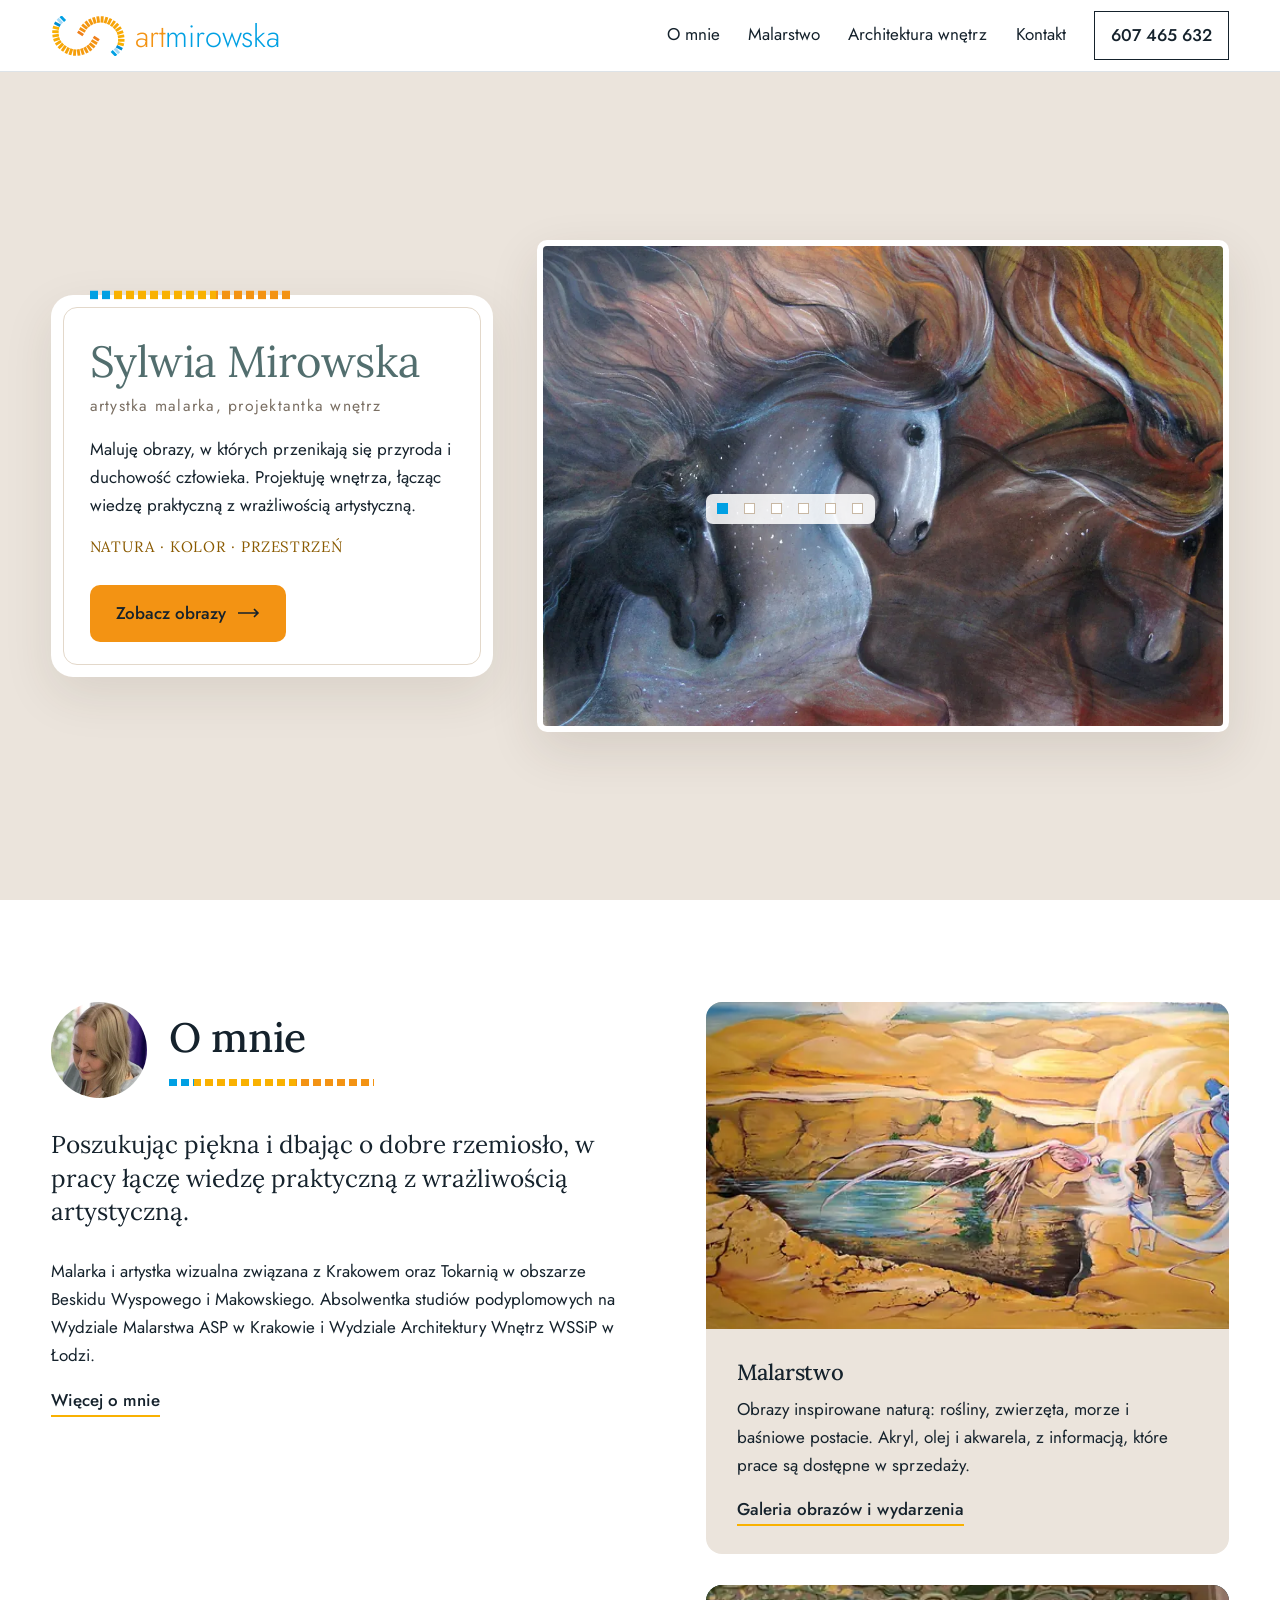
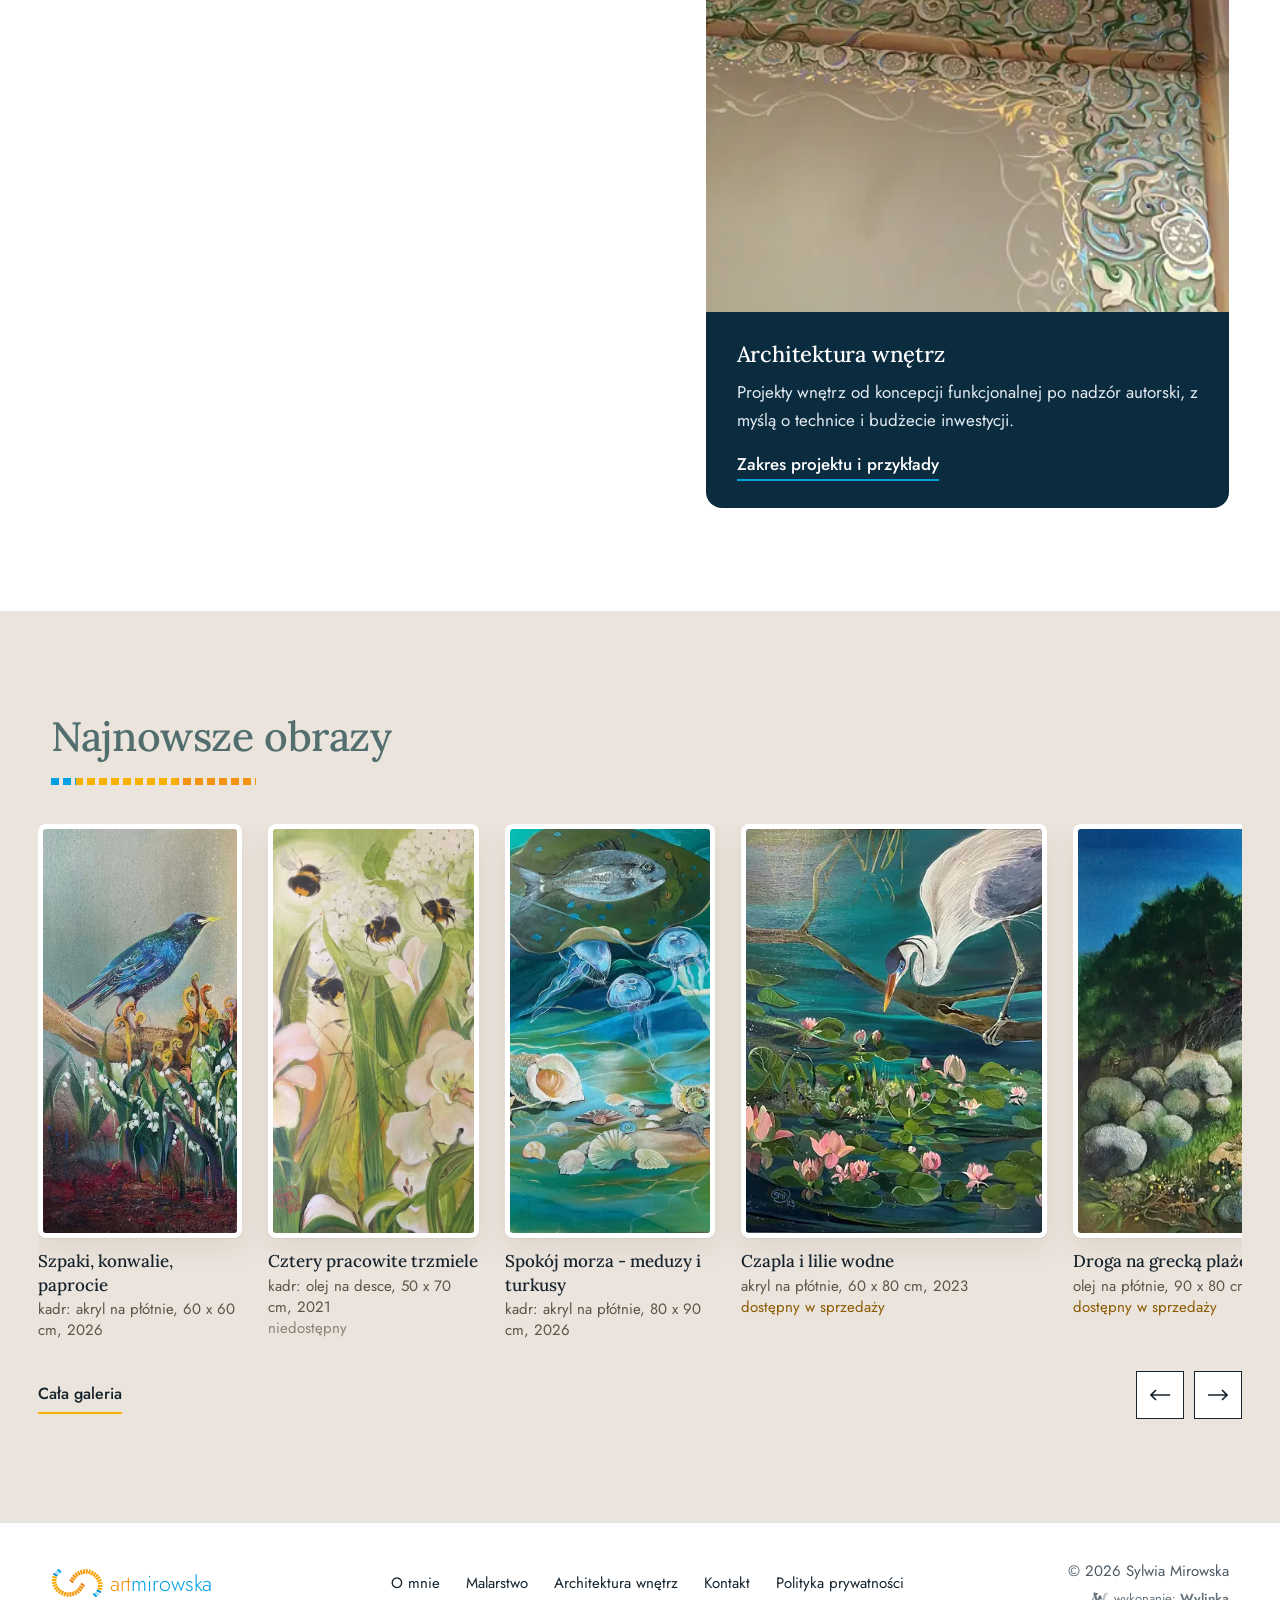
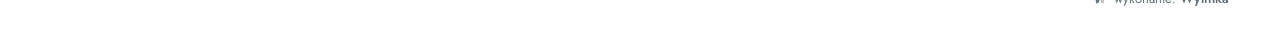
==== index.html @ cf746de4 "Architektura wnetrz: 17 zdjec projektow od klientki (od najnowszych), dekoracje scienne osobno" ====
<!doctype html>
<html lang="pl">
<head>
<meta charset="utf-8">
<meta name="viewport" content="width=device-width, initial-scale=1">
<title>Sylwia Mirowska - malarstwo i projektowanie wnętrz, Kraków</title>
<meta name="description" content="Sylwia Mirowska - obrazy inspirowane przyrodą i projekty wnętrz. Malarka i projektantka wnętrz z Krakowa.">
<meta name="robots" content="noindex, nofollow" data-podglad>
<link rel="canonical" href="https://wylinka-podglad.pl/artmirowska-koncepcja/">
<meta name="theme-color" content="#ffffff">
<link rel="icon" href="data:image/svg+xml,%3Csvg%20xmlns%3D%22http%3A%2F%2Fwww.w3.org%2F2000%2Fsvg%22%20viewBox%3D%22-4%20-30%20122%20122%22%3E%3Cg%20id%3D%22hk%22%3E%3Crect%20x%3D%2215.80%22%20y%3D%22-0.90%22%20width%3D%224.4%22%20height%3D%229.8%22%20fill%3D%22%2300A0E3%22%20transform%3D%22rotate%28135.1%2018.00%204.00%29%22%2F%3E%3Crect%20x%3D%2211.30%22%20y%3D%222.98%22%20width%3D%224.4%22%20height%3D%229.8%22%20fill%3D%22%23A2D9F7%22%20transform%3D%22rotate%28137.2%2013.50%207.88%29%22%2F%3E%3Crect%20x%3D%227.54%22%20y%3D%227.58%22%20width%3D%224.4%22%20height%3D%229.8%22%20fill%3D%22%23008DD2%22%20transform%3D%22rotate%28117.8%209.74%2012.48%29%22%2F%3E%3Crect%20x%3D%225.42%22%20y%3D%2213.16%22%20width%3D%224.4%22%20height%3D%229.8%22%20fill%3D%22%23F9B101%22%20transform%3D%22rotate%28104.3%207.62%2018.06%29%22%2F%3E%3Crect%20x%3D%224.60%22%20y%3D%2219.04%22%20width%3D%224.4%22%20height%3D%229.8%22%20fill%3D%22%23F9AF02%22%20transform%3D%22rotate%2891.2%206.80%2023.94%29%22%2F%3E%3Crect%20x%3D%224.97%22%20y%3D%2224.99%22%20width%3D%224.4%22%20height%3D%229.8%22%20fill%3D%22%23F8AD03%22%20transform%3D%22rotate%2881.8%207.17%2029.89%29%22%2F%3E%3Crect%20x%3D%226.34%22%20y%3D%2230.77%22%20width%3D%224.4%22%20height%3D%229.8%22%20fill%3D%22%23F8AB05%22%20transform%3D%22rotate%2870.7%208.54%2035.67%29%22%2F%3E%3Crect%20x%3D%229.02%22%20y%3D%2236.08%22%20width%3D%224.4%22%20height%3D%229.8%22%20fill%3D%22%23F7A906%22%20transform%3D%22rotate%2856.2%2011.22%2040.98%29%22%2F%3E%3Crect%20x%3D%2212.81%22%20y%3D%2240.68%22%20width%3D%224.4%22%20height%3D%229.8%22%20fill%3D%22%23F7A707%22%20transform%3D%22rotate%2845.1%2015.01%2045.58%29%22%2F%3E%3Crect%20x%3D%2217.38%22%20y%3D%2244.51%22%20width%3D%224.4%22%20height%3D%229.8%22%20fill%3D%22%23F7A508%22%20transform%3D%22rotate%2834.9%2019.58%2049.41%29%22%2F%3E%3Crect%20x%3D%2222.51%22%20y%3D%2247.56%22%20width%3D%224.4%22%20height%3D%229.8%22%20fill%3D%22%23F6A309%22%20transform%3D%22rotate%2826.5%2024.71%2052.46%29%22%2F%3E%3Crect%20x%3D%2228.02%22%20y%3D%2249.80%22%20width%3D%224.4%22%20height%3D%229.8%22%20fill%3D%22%23F6A10B%22%20transform%3D%22rotate%2817.2%2030.22%2054.70%29%22%2F%3E%3Crect%20x%3D%2233.89%22%20y%3D%2250.89%22%20width%3D%224.4%22%20height%3D%229.8%22%20fill%3D%22%23F59F0C%22%20transform%3D%22rotate%283.2%2036.09%2055.79%29%22%2F%3E%3Crect%20x%3D%2239.85%22%20y%3D%2250.61%22%20width%3D%224.4%22%20height%3D%229.8%22%20fill%3D%22%23F59D0D%22%20transform%3D%22rotate%28-8.1%2042.05%2055.51%29%22%2F%3E%3Crect%20x%3D%2245.64%22%20y%3D%2249.31%22%20width%3D%224.4%22%20height%3D%229.8%22%20fill%3D%22%23F59B0E%22%20transform%3D%22rotate%28-17.1%2047.84%2054.21%29%22%2F%3E%3Crect%20x%3D%2251.14%22%20y%3D%2247.05%22%20width%3D%224.4%22%20height%3D%229.8%22%20fill%3D%22%23F4990F%22%20transform%3D%22rotate%28-27.6%2053.34%2051.95%29%22%2F%3E%3Crect%20x%3D%2256.17%22%20y%3D%2243.84%22%20width%3D%224.4%22%20height%3D%229.8%22%20fill%3D%22%23F49711%22%20transform%3D%22rotate%28-37.4%2058.37%2048.74%29%22%2F%3E%3Crect%20x%3D%2260.47%22%20y%3D%2239.74%22%20width%3D%224.4%22%20height%3D%229.8%22%20fill%3D%22%23F39512%22%20transform%3D%22rotate%28-51.6%2062.67%2044.64%29%22%2F%3E%3Crect%20x%3D%2263.79%22%20y%3D%2234.78%22%20width%3D%224.4%22%20height%3D%229.8%22%20fill%3D%22%23F39313%22%20transform%3D%22rotate%28-59.3%2065.99%2039.68%29%22%2F%3E%3Crect%20x%3D%2266.79%22%20y%3D%2229.62%22%20width%3D%224.4%22%20height%3D%229.8%22%20fill%3D%22%23EF7F1A%22%20transform%3D%22rotate%28-56.4%2068.99%2034.52%29%22%2F%3E%3C%2Fg%3E%3Cuse%20xmlns%3Axlink%3D%22http%3A%2F%2Fwww.w3.org%2F1999%2Fxlink%22%20href%3D%22%23hk%22%20transform%3D%22rotate%28180%2057%2030.5%29%22%2F%3E%3C%2Fsvg%3E">
<link rel="preload" href="fonts/lora-rdzen.woff2" as="font" type="font/woff2" crossorigin>
<link rel="preload" href="fonts/jost-rdzen.woff2" as="font" type="font/woff2" crossorigin>
<link rel="preload" as="image" type="image/webp" imagesrcset="foto/h-dzikosc-720.webp 720w, foto/h-dzikosc-1100.webp 1100w, foto/h-dzikosc-1417.webp 1417w" imagesizes="(max-width:760px) 96vw, (max-width:960px) 92vw, 60vw" fetchpriority="high">
<link rel="stylesheet" href="style.css?v=2711c">
</head>
<body>
<a class="skip" href="#tresc">Przejdź do treści</a>
<svg width="0" height="0" style="position:absolute" aria-hidden="true"><defs><symbol id="znak" viewBox="0 0 114 61"><g id="hk"><rect x="15.80" y="-0.90" width="4.4" height="9.8" fill="#00A0E3" transform="rotate(135.1 18.00 4.00)"/><rect x="11.30" y="2.98" width="4.4" height="9.8" fill="#A2D9F7" transform="rotate(137.2 13.50 7.88)"/><rect x="7.54" y="7.58" width="4.4" height="9.8" fill="#008DD2" transform="rotate(117.8 9.74 12.48)"/><rect x="5.42" y="13.16" width="4.4" height="9.8" fill="#F9B101" transform="rotate(104.3 7.62 18.06)"/><rect x="4.60" y="19.04" width="4.4" height="9.8" fill="#F9AF02" transform="rotate(91.2 6.80 23.94)"/><rect x="4.97" y="24.99" width="4.4" height="9.8" fill="#F8AD03" transform="rotate(81.8 7.17 29.89)"/><rect x="6.34" y="30.77" width="4.4" height="9.8" fill="#F8AB05" transform="rotate(70.7 8.54 35.67)"/><rect x="9.02" y="36.08" width="4.4" height="9.8" fill="#F7A906" transform="rotate(56.2 11.22 40.98)"/><rect x="12.81" y="40.68" width="4.4" height="9.8" fill="#F7A707" transform="rotate(45.1 15.01 45.58)"/><rect x="17.38" y="44.51" width="4.4" height="9.8" fill="#F7A508" transform="rotate(34.9 19.58 49.41)"/><rect x="22.51" y="47.56" width="4.4" height="9.8" fill="#F6A309" transform="rotate(26.5 24.71 52.46)"/><rect x="28.02" y="49.80" width="4.4" height="9.8" fill="#F6A10B" transform="rotate(17.2 30.22 54.70)"/><rect x="33.89" y="50.89" width="4.4" height="9.8" fill="#F59F0C" transform="rotate(3.2 36.09 55.79)"/><rect x="39.85" y="50.61" width="4.4" height="9.8" fill="#F59D0D" transform="rotate(-8.1 42.05 55.51)"/><rect x="45.64" y="49.31" width="4.4" height="9.8" fill="#F59B0E" transform="rotate(-17.1 47.84 54.21)"/><rect x="51.14" y="47.05" width="4.4" height="9.8" fill="#F4990F" transform="rotate(-27.6 53.34 51.95)"/><rect x="56.17" y="43.84" width="4.4" height="9.8" fill="#F49711" transform="rotate(-37.4 58.37 48.74)"/><rect x="60.47" y="39.74" width="4.4" height="9.8" fill="#F39512" transform="rotate(-51.6 62.67 44.64)"/><rect x="63.79" y="34.78" width="4.4" height="9.8" fill="#F39313" transform="rotate(-59.3 65.99 39.68)"/><rect x="66.79" y="29.62" width="4.4" height="9.8" fill="#EF7F1A" transform="rotate(-56.4 68.99 34.52)"/></g><use href="#hk" transform="rotate(180 57 30.5)"/></symbol></defs></svg>
<header class="top" id="top">
<div class="wrap">
<a class="logo" href="index.html" aria-label="artmirowska - Sylwia Mirowska, strona główna"><svg viewBox="0 0 382 61" role="img" aria-hidden="true" focusable="false"><use href="#znak" width="114" height="61"/><text x="128" y="47" font-family="Jost, Arial, sans-serif" font-weight="300" font-size="47" letter-spacing="-0.3"><tspan fill="#F39313">art</tspan><tspan fill="#00A0E3">mirowska</tspan></text></svg></a>
<button class="burger" id="burger" type="button" aria-label="Otwórz menu" aria-expanded="false" aria-controls="menu"><i></i><i></i><i></i></button>
<nav class="menu" id="menu" aria-label="Główne menu">
<a href="o-mnie.html">O mnie</a><a href="malarstwo.html">Malarstwo</a><a href="architektura-wnetrz.html">Architektura wnętrz</a><a href="kontakt.html">Kontakt</a>
<a class="tel" href="tel:+48607465632">607 465 632</a>
</nav>
</div>
</header>
<main id="tresc">
<section class="start krem" id="start">
<div class="wrap start-in">
<div class="wiz">
<span class="kr" aria-hidden="true"></span>
<h1>Sylwia Mirowska <span>artystka malarka, projektantka wnętrz</span></h1>
<p class="lead">Maluję obrazy, w których przenikają się przyroda i duchowość człowieka. <span class="dr">Projektuję wnętrza, łącząc wiedzę praktyczną z wrażliwością artystyczną.</span></p>
<p class="haslo">NATURA · KOLOR · PRZESTRZEŃ</p>
<a class="btn" href="malarstwo.html">Zobacz obrazy <svg viewBox="0 0 22 10" aria-hidden="true"><path d="M0 5h20M16 1l4 4-4 4" fill="none" stroke="currentColor" stroke-width="1.6"/></svg></a>
</div>
<div class="rama" id="pokaz" aria-label="Wybrane obrazy"><img data-krop="0.86" src="foto/h-dzikosc-1100.webp" srcset="foto/h-dzikosc-720.webp 720w, foto/h-dzikosc-1100.webp 1100w, foto/h-dzikosc-1417.webp 1417w" sizes="(max-width:760px) 96vw, (max-width:960px) 92vw, 60vw" width="1417" height="1000" alt="Obraz Sylwii Mirowskiej: Dzikość serca" class=on fetchpriority=high decoding="async"><img data-src="foto/h-smok-1100.webp" data-srcset="foto/h-smok-720.webp 720w, foto/h-smok-1100.webp 1100w, foto/h-smok-1600.webp 1600w" sizes="(max-width:760px) 96vw, (max-width:960px) 92vw, 50vw" width="1600" height="1303" alt="Obraz Sylwii Mirowskiej: Smok niebieski, cykl „Planeta Smi”, akryl, 73 x 60 cm" loading=lazy decoding="async"><img data-src="foto/h-biedronki-1100.webp" data-srcset="foto/h-biedronki-720.webp 720w, foto/h-biedronki-1100.webp 1100w, foto/h-biedronki-1401.webp 1401w" sizes="(max-width:760px) 96vw, (max-width:960px) 92vw, 60vw" width="1401" height="1000" alt="Obraz Sylwii Mirowskiej: Sierpniowe biedronki" loading=lazy decoding="async"><img data-pos="0% 50%" data-src="foto/h-karczoch-1100.webp" data-srcset="foto/h-karczoch-720.webp 720w, foto/h-karczoch-1100.webp 1100w, foto/h-karczoch-1600.webp 1600w" sizes="(max-width:760px) 96vw, (max-width:960px) 92vw, 55vw" width="1600" height="1200" alt="Obraz Sylwii Mirowskiej: Wariacje na temat karczocha, akryl, 45 x 60 cm, 2022" loading=lazy decoding="async"><img data-src="foto/h-wazka-1100.webp" data-srcset="foto/h-wazka-720.webp 720w, foto/h-wazka-1100.webp 1100w, foto/h-wazka-1357.webp 1357w" sizes="(max-width:760px) 96vw, (max-width:960px) 92vw, 60vw" width="1357" height="1000" alt="Obraz Sylwii Mirowskiej: Ważka i lilie wodne" loading=lazy decoding="async"><img data-src="foto/h-ogrod-728.webp" data-srcset="foto/h-ogrod-480.webp 480w, foto/h-ogrod-728.webp 728w" sizes="(max-width:760px) 96vw, 728px" width="728" height="528" alt="Obraz Sylwii Mirowskiej: Tajemniczy ogród, 70 x 100 cm, 2023" loading=lazy decoding="async"></div>
</div>
</section>

<section class="sek">
<div class="wrap om">
<div class="om-tx">
<div class="om-gl"><img data-src="foto/smi-twarz-192.webp" data-srcset="foto/smi-twarz-192.webp 192w, foto/smi-twarz-288.webp 288w" sizes="96px" width="96" height="96" alt="Sylwia Mirowska"><div><h2>O mnie</h2><span class="kr" aria-hidden="true"></span></div></div>
<p class="cyt">Poszukując piękna i dbając o dobre rzemiosło, w pracy łączę wiedzę praktyczną z wrażliwością artystyczną.</p>
<p>Malarka i artystka wizualna związana z Krakowem oraz Tokarnią w obszarze Beskidu Wyspowego i Makowskiego. Absolwentka studiów podyplomowych na Wydziale Malarstwa ASP w Krakowie i Wydziale Architektury Wnętrz WSSiP w Łodzi.</p>
<a class="wiecej" href="o-mnie.html">Więcej o mnie</a>
</div>
<div class="dz">
<a class="k" href="malarstwo.html"><img data-src="foto/g-pustynia-1048.webp" data-srcset="foto/g-pustynia-605.webp 605w, foto/g-pustynia-1048.webp 1048w, foto/g-pustynia-1400.webp 1400w" sizes="(max-width:960px) 92vw, 30vw" width="1048" height="520" alt="Obraz W każdym z nas jest pustynia"><div class="t"><h3>Malarstwo</h3><p>Obrazy inspirowane naturą: rośliny, zwierzęta, morze i baśniowe postacie. Akryl, olej i akwarela, z informacją, które prace są dostępne w sprzedaży.</p><span class="wiecej">Galeria obrazów i wydarzenia</span></div></a>
<a class="c" href="architektura-wnetrz.html"><img data-src="foto/w-naroze-693.webp" data-srcset="foto/w-naroze-400.webp 400w, foto/w-naroze-693.webp 693w, foto/w-naroze-1333.webp 1333w" sizes="(max-width:960px) 92vw, 30vw" width="693" height="520" alt="Wnętrze z dekoracją malarską"><div class="t"><h3>Architektura wnętrz</h3><p>Projekty wnętrz od koncepcji funkcjonalnej po nadzór autorski, z myślą o technice i budżecie inwestycji.</p><span class="wiecej">Zakres projektu i przykłady</span></div></a>
</div>
</div>
</section>

<section class="sek krem">
<div class="wrap"><h2>Najnowsze obrazy</h2><span class="kr" aria-hidden="true"></span></div>
<div class="pas-w" style="margin-top:clamp(28px,3vw,48px)">
<div class="pas" id="pas-mal" data-tor><figure class="ob" style="--r:0.4927"><button type="button" data-lb="mal" data-src="foto/k-szpaki-747.webp" data-mid="foto/k-szpaki-520.webp" data-cap="Szpaki, konwalie, paprocie - kadr: akryl na płótnie, 60 x 60 cm, 2026"><img data-src="foto/k-szpaki-300.webp" data-srcset="foto/k-szpaki-300.webp 300w, foto/k-szpaki-520.webp 520w, foto/k-szpaki-747.webp 747w" sizes="(max-width:760px) 150px, 300px" width="300" height="609" decoding="async" alt="Szpaki, konwalie, paprocie"></button><figcaption><b>Szpaki, konwalie, paprocie</b><span>kadr: akryl na płótnie, 60 x 60 cm, 2026</span> </figcaption></figure><figure class="ob" style="--r:0.5102"><button type="button" data-lb="mal" data-src="foto/k-trzmiele-1000.webp" data-mid="foto/k-trzmiele-520.webp" data-cap="Cztery pracowite trzmiele - kadr: olej na desce, 50 x 70 cm, 2021"><img data-src="foto/k-trzmiele-300.webp" data-srcset="foto/k-trzmiele-300.webp 300w, foto/k-trzmiele-520.webp 520w, foto/k-trzmiele-1000.webp 1000w" sizes="(max-width:760px) 150px, 300px" width="300" height="588" decoding="async" alt="Cztery pracowite trzmiele"></button><figcaption><b>Cztery pracowite trzmiele</b><span>kadr: olej na desce, 50 x 70 cm, 2021</span><br><em class=nie>niedostępny</em></figcaption></figure><figure class="ob" style="--r:0.5081"><button type="button" data-lb="mal" data-src="foto/k-meduzy-781.webp" data-mid="foto/k-meduzy-520.webp" data-cap="Spokój morza - meduzy i turkusy - kadr: akryl na płótnie, 80 x 90 cm, 2026"><img data-src="foto/k-meduzy-300.webp" data-srcset="foto/k-meduzy-300.webp 300w, foto/k-meduzy-520.webp 520w, foto/k-meduzy-781.webp 781w" sizes="(max-width:760px) 150px, 300px" width="300" height="590" decoding="async" alt="Spokój morza - meduzy i turkusy"></button><figcaption><b>Spokój morza - meduzy i turkusy</b><span>kadr: akryl na płótnie, 80 x 90 cm, 2026</span> </figcaption></figure><figure class="ob" style="--r:0.7400"><button type="button" data-lb="mal" data-src="foto/g-czapla-740.webp" data-mid="foto/g-czapla-385.webp" data-cap="Czapla i lilie wodne - akryl na płótnie, 60 x 80 cm, 2023, dostępny w sprzedaży"><img data-src="foto/g-czapla-222.webp" data-srcset="foto/g-czapla-222.webp 222w, foto/g-czapla-385.webp 385w, foto/g-czapla-740.webp 740w" sizes="(max-width:760px) 222px, 348px" width="222" height="300" decoding="async" alt="Czapla i lilie wodne"></button><figcaption><b>Czapla i lilie wodne</b><span>akryl na płótnie, 60 x 80 cm, 2023</span><br><em>dostępny w sprzedaży</em></figcaption></figure><figure class="ob" style="--r:0.8800"><button type="button" data-lb="mal" data-src="foto/g-droga-880.webp" data-mid="foto/g-droga-458.webp" data-cap="Droga na grecką plażę - olej na płótnie, 90 x 80 cm, 2019, dostępny w sprzedaży"><img data-src="foto/g-droga-264.webp" data-srcset="foto/g-droga-264.webp 264w, foto/g-droga-458.webp 458w, foto/g-droga-880.webp 880w" sizes="(max-width:760px) 264px, 414px" width="264" height="300" decoding="async" alt="Droga na grecką plażę"></button><figcaption><b>Droga na grecką plażę</b><span>olej na płótnie, 90 x 80 cm, 2019</span><br><em>dostępny w sprzedaży</em></figcaption></figure><figure class="ob" style="--r:0.8120"><button type="button" data-lb="mal" data-src="foto/g-lew-812.webp" data-mid="foto/g-lew-422.webp" data-cap="Odpoczywający lew wenecki - płótno, 100 x 80 cm, 2015, cykl „Planeta Smi”"><img data-src="foto/g-lew-244.webp" data-srcset="foto/g-lew-244.webp 244w, foto/g-lew-422.webp 422w, foto/g-lew-812.webp 812w" sizes="(max-width:760px) 244px, 382px" width="244" height="300" decoding="async" alt="Odpoczywający lew wenecki"></button><figcaption><b>Odpoczywający lew wenecki</b><span>płótno, 100 x 80 cm, 2015, cykl „Planeta Smi”</span><br><em class="nie">niedostępny</em></figcaption></figure><figure class="ob" style="--r:1.1650"><button type="button" data-lb="mal" data-src="foto/g-wiewiorka-1165.webp" data-mid="foto/g-wiewiorka-606.webp" data-cap="Zimowa wiewiórka - akryl na płótnie, 70 x 60 cm, 2020, dostępny w sprzedaży"><img data-src="foto/g-wiewiorka-350.webp" data-srcset="foto/g-wiewiorka-350.webp 350w, foto/g-wiewiorka-606.webp 606w, foto/g-wiewiorka-1165.webp 1165w" sizes="(max-width:760px) 350px, 548px" width="350" height="300" decoding="async" alt="Zimowa wiewiórka"></button><figcaption><b>Zimowa wiewiórka</b><span>akryl na płótnie, 70 x 60 cm, 2020</span><br><em>dostępny w sprzedaży</em></figcaption></figure><figure class="ob" style="--r:0.8370"><button type="button" data-lb="mal" data-src="foto/g-dalie-837.webp" data-mid="foto/g-dalie-435.webp" data-cap="Amarantowe dalie - akryl na płótnie, 60 x 70 cm, 2021, dostępny w sprzedaży"><img data-src="foto/g-dalie-251.webp" data-srcset="foto/g-dalie-251.webp 251w, foto/g-dalie-435.webp 435w, foto/g-dalie-837.webp 837w" sizes="(max-width:760px) 251px, 393px" width="251" height="300" decoding="async" alt="Amarantowe dalie"></button><figcaption><b>Amarantowe dalie</b><span>akryl na płótnie, 60 x 70 cm, 2021</span><br><em>dostępny w sprzedaży</em></figcaption></figure><figure class="ob" style="--r:1.2830"><button type="button" data-lb="mal" data-src="foto/g-bazanty-1283.webp" data-mid="foto/g-bazanty-667.webp" data-cap="Bażanty w ogrodzie - płótno, 80 x 90 cm, 2017, cykl „Natura”"><img data-src="foto/g-bazanty-385.webp" data-srcset="foto/g-bazanty-385.webp 385w, foto/g-bazanty-667.webp 667w, foto/g-bazanty-1283.webp 1283w" sizes="(max-width:760px) 385px, 603px" width="385" height="300" decoding="async" alt="Bażanty w ogrodzie"></button><figcaption><b>Bażanty w ogrodzie</b><span>płótno, 80 x 90 cm, 2017, cykl „Natura”</span><br><em class="nie">niedostępny</em></figcaption></figure><figure class="ob" style="--r:0.7960"><button type="button" data-lb="mal" data-src="foto/g-winniczki-796.webp" data-mid="foto/g-winniczki-414.webp" data-cap="Winniczki w deszczu - akryl na płótnie, 100 x 80 cm, 2021, dostępny w sprzedaży"><img data-src="foto/g-winniczki-239.webp" data-srcset="foto/g-winniczki-239.webp 239w, foto/g-winniczki-414.webp 414w, foto/g-winniczki-796.webp 796w" sizes="(max-width:760px) 239px, 374px" width="239" height="300" decoding="async" alt="Winniczki w deszczu"></button><figcaption><b>Winniczki w deszczu</b><span>akryl na płótnie, 100 x 80 cm, 2021</span><br><em>dostępny w sprzedaży</em></figcaption></figure><figure class="ob" style="--r:0.7500"><button type="button" data-lb="mal" data-src="foto/g-niewinnosc-750.webp" data-mid="foto/g-niewinnosc-390.webp" data-cap="Niewinność - płótno, 100 x 80 cm, 2019, cykl „Planeta Smi”"><img data-src="foto/g-niewinnosc-225.webp" data-srcset="foto/g-niewinnosc-225.webp 225w, foto/g-niewinnosc-390.webp 390w, foto/g-niewinnosc-750.webp 750w" sizes="(max-width:760px) 225px, 352px" width="225" height="300" decoding="async" alt="Niewinność"></button><figcaption><b>Niewinność</b><span>płótno, 100 x 80 cm, 2019, cykl „Planeta Smi”</span><br><em class="nie">niedostępny</em></figcaption></figure><figure class="ob" style="--r:0.7370"><button type="button" data-lb="mal" data-src="foto/g-lodz-737.webp" data-mid="foto/g-lodz-383.webp" data-cap="Czerwona łódź - akwarela, 56 x 42 cm, 2023, dostępny w sprzedaży"><img data-src="foto/g-lodz-221.webp" data-srcset="foto/g-lodz-221.webp 221w, foto/g-lodz-383.webp 383w, foto/g-lodz-737.webp 737w" sizes="(max-width:760px) 221px, 346px" width="221" height="300" decoding="async" alt="Czerwona łódź"></button><figcaption><b>Czerwona łódź</b><span>akwarela, 56 x 42 cm, 2023</span><br><em>dostępny w sprzedaży</em></figcaption></figure><figure class="ob" style="--r:0.7790"><button type="button" data-lb="mal" data-src="foto/g-kosy-779.webp" data-mid="foto/g-kosy-405.webp" data-cap="Kosy i szpak - płótno, 100 x 80 cm, 2016, cykl „Natura”"><img data-src="foto/g-kosy-234.webp" data-srcset="foto/g-kosy-234.webp 234w, foto/g-kosy-405.webp 405w, foto/g-kosy-779.webp 779w" sizes="(max-width:760px) 234px, 366px" width="234" height="300" decoding="async" alt="Kosy i szpak"></button><figcaption><b>Kosy i szpak</b><span>płótno, 100 x 80 cm, 2016, cykl „Natura”</span><br><em class="nie">niedostępny</em></figcaption></figure><figure class="ob" style="--r:1.3330"><button type="button" data-lb="mal" data-src="foto/g-toscania-1333.webp" data-mid="foto/g-toscania-693.webp" data-cap="Wiejski pejzaż Toscanii - akryl na papierze płóciennym, 45 x 60 cm, 2022, dostępny w sprzedaży"><img data-src="foto/g-toscania-400.webp" data-srcset="foto/g-toscania-400.webp 400w, foto/g-toscania-693.webp 693w, foto/g-toscania-1333.webp 1333w" sizes="(max-width:760px) 400px, 627px" width="400" height="300" decoding="async" alt="Wiejski pejzaż Toscanii"></button><figcaption><b>Wiejski pejzaż Toscanii</b><span>akryl na papierze płóciennym, 45 x 60 cm, 2022</span><br><em>dostępny w sprzedaży</em></figcaption></figure><figure class="ob" style="--r:1.0090"><button type="button" data-lb="mal" data-src="foto/g-paprocie-1009.webp" data-mid="foto/g-paprocie-525.webp" data-cap="Nocne paprocie - płótno, 60 x 60 cm, 2017, cykl „Natura”"><img data-src="foto/g-paprocie-303.webp" data-srcset="foto/g-paprocie-303.webp 303w, foto/g-paprocie-525.webp 525w, foto/g-paprocie-1009.webp 1009w" sizes="(max-width:760px) 303px, 474px" width="303" height="300" decoding="async" alt="Nocne paprocie"></button><figcaption><b>Nocne paprocie</b><span>płótno, 60 x 60 cm, 2017, cykl „Natura”</span><br><em class="nie">niedostępny</em></figcaption></figure><figure class="ob" style="--r:0.7500"><button type="button" data-lb="mal" data-src="foto/g-piwonie-750.webp" data-mid="foto/g-piwonie-390.webp" data-cap="Piwonie - akryl na płótnie, 56 x 42 cm, 2022, dostępny w sprzedaży"><img data-src="foto/g-piwonie-225.webp" data-srcset="foto/g-piwonie-225.webp 225w, foto/g-piwonie-390.webp 390w, foto/g-piwonie-750.webp 750w" sizes="(max-width:760px) 225px, 352px" width="225" height="300" decoding="async" alt="Piwonie"></button><figcaption><b>Piwonie</b><span>akryl na płótnie, 56 x 42 cm, 2022</span><br><em>dostępny w sprzedaży</em></figcaption></figure><figure class="ob" style="--r:1.1660"><button type="button" data-lb="mal" data-src="foto/g-smoki-1166.webp" data-mid="foto/g-smoki-606.webp" data-cap="Smoki ogniste - karton, 80 x 70 cm, 2012, cykl „Planeta Smi”"><img data-src="foto/g-smoki-350.webp" data-srcset="foto/g-smoki-350.webp 350w, foto/g-smoki-606.webp 606w, foto/g-smoki-1166.webp 1166w" sizes="(max-width:760px) 350px, 548px" width="350" height="300" decoding="async" alt="Smoki ogniste"></button><figcaption><b>Smoki ogniste</b><span>karton, 80 x 70 cm, 2012, cykl „Planeta Smi”</span><br><em class="nie">niedostępny</em></figcaption></figure><figure class="ob" style="--r:0.7500"><button type="button" data-lb="mal" data-src="foto/g-kamieniczki-750.webp" data-mid="foto/g-kamieniczki-390.webp" data-cap="Kamieniczki 6, Wenecja - akwarela i tusz, 34 x 46 cm, 2019, dostępny w sprzedaży"><img data-src="foto/g-kamieniczki-225.webp" data-srcset="foto/g-kamieniczki-225.webp 225w, foto/g-kamieniczki-390.webp 390w, foto/g-kamieniczki-750.webp 750w" sizes="(max-width:760px) 225px, 352px" width="225" height="300" decoding="async" alt="Kamieniczki 6, Wenecja"></button><figcaption><b>Kamieniczki 6, Wenecja</b><span>akwarela i tusz, 34 x 46 cm, 2019</span><br><em>dostępny w sprzedaży</em></figcaption></figure><figure class="ob" style="--r:2.0160"><button type="button" data-lb="mal" data-src="foto/g-pustynia-1400.webp" data-mid="foto/g-pustynia-1048.webp" data-cap="W każdym z nas jest pustynia - olej na płótnie, 60 x 120 cm, 2016, dostępny w sprzedaży"><img data-src="foto/g-pustynia-605.webp" data-srcset="foto/g-pustynia-605.webp 605w, foto/g-pustynia-1048.webp 1048w, foto/g-pustynia-1400.webp 1400w" sizes="(max-width:760px) 605px, 948px" width="605" height="300" decoding="async" alt="W każdym z nas jest pustynia"></button><figcaption><b>W każdym z nas jest pustynia</b><span>olej na płótnie, 60 x 120 cm, 2016</span><br><em>dostępny w sprzedaży</em></figcaption></figure></div>
<div class="pas-dol"><p class="soc" style="margin:0"><a href="malarstwo.html">Cała galeria</a></p><div class="nav" data-nav="pas-mal"><button type="button" data-k="-1" aria-label="Poprzednie obrazy"><svg viewBox="0 0 20 12" aria-hidden="true"><path d="M20 6H2M6 1 1 6l5 5" fill="none" stroke="currentColor" stroke-width="1.6"/></svg></button><button type="button" data-k="1" aria-label="Następne obrazy"><svg viewBox="0 0 20 12" aria-hidden="true"><path d="M0 6h18M14 1l5 5-5 5" fill="none" stroke="currentColor" stroke-width="1.6"/></svg></button></div></div>
</div>
</section>

</main>
<footer class="stopka">
<div class="wrap">
<a class="logo" href="index.html" aria-label="artmirowska, strona główna"><svg viewBox="0 0 382 61" role="img" aria-hidden="true" focusable="false"><use href="#znak" width="114" height="61"/><text x="128" y="47" font-family="Jost, Arial, sans-serif" font-weight="300" font-size="47" letter-spacing="-0.3"><tspan fill="#F39313">art</tspan><tspan fill="#00A0E3">mirowska</tspan></text></svg></a>
<nav aria-label="Stopka"><a href="o-mnie.html">O mnie</a><a href="malarstwo.html">Malarstwo</a><a href="architektura-wnetrz.html">Architektura wnętrz</a><a href="kontakt.html">Kontakt</a><a href="polityka-prywatnosci.html">Polityka prywatności</a></nav>
<div class="pr"><span>© <span id="rok">2026</span> Sylwia Mirowska</span><a class="wylinka-badge" href="https://wylinka.pl/?utm_source=artmirowska.pl&amp;utm_medium=stopka&amp;utm_campaign=wykonanie" rel="noopener" title="Strona wykonana przez Wylinka"><svg viewBox="0 0 64 64" aria-hidden="true" focusable="false" fill="currentColor"><path d="M9.8 22.8l-1.2-7.9 2.2-3.7 15.5 4.6-.5 1.5-7.2 5.5 4.7 15.6 5-15.6 7 0 4.1 12.7-4.2-.9-2.6 1.8-.8-2.2-5.3 15.6-4.3 0 .4 .2-2.1 2.8-1.3-1.1 1.1-1.4-3.1 .2-.1-1.7 2.2-.1-5.7-16.5-4.8 .6-.8 3.1 0 .5-.3 .5 .8 2.2-1.6 .5-.4-1.3-.8 1.6-1.5-.8 .8-1.6-1.4 .6-.6-1.6 2.3-.8 .2-.4 1.3-4.8 5.9-.8-2.4-6.9zM15.2 13.7l-.1-.4-.4 .8-.1 .8 .1 1 .1 .4 .3 .7 .3-.9 .1-.7 0-.8z"/><path class="wy-pod" d="M37.1 49.8l-4.5-13.3 2.6-1.8 4.2 .9 .9 2.8 3-9.7 0-.5 .1-.8 3.2-8.4 .5-1 .6-1 .9-1.1 1.3-1 1.1-.7 1.4-.5 1.4-.3 .7 0 .9 0 1.2 .3 1.4 .6 .8 .5 .7 .7 .6 .7 .5 .9 .3 .9 .1 .9 0 .8-.2 .9-.5 .9-.5 .6-.7 .5-.7 .3-.1-.1 0-.1 .5-.5 .3-.7 .2-.5 0-.6-.1-.6-.3-.7-.4-.5-.4-.4-.5-.3-.6-.3-.7 0-.7 .1-.6 .1-.5 .4-.5 .5-.3 .5-.2 .7-.1 1.5-1.4 5.1-.8 3.3-.3 .7-.5 .7-6 17.5 1.9 .1-.1 1.7-3.1-.2 1.1 1.4-1.3 1.1-2.1-2.8 .4-.2z"/><path class="wy-old" d="M40.8 50l.4-.2-4.1 0-4.2-12.5 2.5-1.7 4.3 .9 .6 1.9 .6-1.6 0-.3 2.4-7.8 0-.5 .1-.8 3.2-8.4 .4-.8 .6-.9 .9-1.2 .9-.9 1.3-.8 1.4-.6 1.2-.3 1.4-.1 1.3 .1 .6 .2 .8 .3 1.1 .6 .9 .7 .7 .9 .5 .9 .3 .9 .1 1.1-.1 .9-.3 .9-.4 .7-.6 .7-.6 .4-.6 .2-.1-.1 0-.1 .5-.5 .3-.7 .2-.5 0-.5-.1-.6-.2-.6-.3-.5-.4-.5-.5-.3-.6-.3-.7-.1-.6 0-.6 .1-.6 .3-.6 .5-.3 .4-.2 .5-.1 .5-.1 1.5-1.4 5.1-.8 3.3-.3 .7-.5 .7-6 17.5 1.9 .1-.1 1.7-3.1-.2 1.1 1.4-1.3 1.1zM49.6 17.1l.6 1.7-1.5 1.9 .4 .4 1.8-2.1-.7-2.1zM48.1 28.3l.5 1.8-1.7 1.8 .4 .4 1.9-2-.6-2.2zM37.9 41.7l1.7-1.5-.4-.4-1.7 1.4zM42.6 38.7l-1.5 2.8 1.1 2-1.3 2.6 .5 .2 1.5-2.8-1.1-2 1.4-2.5z"/></svg><span>wykonanie: <b>Wylinka</b></span></a></div>
</div>
</footer>
<div class="lb" id="lb" role="dialog" aria-modal="true" aria-label="Powiększenie">
<figure><img alt=""><figcaption></figcaption></figure>
<button class="x" type="button" aria-label="Zamknij"><svg viewBox="0 0 22 22" aria-hidden="true"><path d="M3 3l16 16M19 3 3 19" stroke="currentColor" stroke-width="1.8"/></svg></button>
<button class="p" type="button" aria-label="Poprzednie"><svg viewBox="0 0 22 22" aria-hidden="true"><path d="M14 3 6 11l8 8" fill="none" stroke="currentColor" stroke-width="1.8"/></svg></button>
<button class="n" type="button" aria-label="Następne"><svg viewBox="0 0 22 22" aria-hidden="true"><path d="M8 3l8 8-8 8" fill="none" stroke="currentColor" stroke-width="1.8"/></svg></button>
</div>
<script src="app.js?v=2711c" defer></script>
</body>
</html>
---- style.css ----
@font-face{font-family:Lora;font-weight:400 700;font-display:swap;src:url(fonts/lora-rdzen.woff2) format("woff2");unicode-range:U+0020-007E,U+00A0,U+00A9,U+00AB,U+00B0,U+00B7,U+00BB,U+00D3,U+00D7,U+00F3,U+2013-2014,U+2018-2019,U+201C-201E,U+2022,U+2026}
@font-face{font-family:Lora;font-weight:400 700;font-display:swap;src:url(fonts/lora-pl.woff2) format("woff2");unicode-range:U+0104-0107,U+0118-0119,U+0141-0144,U+015A-015B,U+0179-017C}
@font-face{font-family:Jost;font-weight:300 700;font-display:swap;src:url(fonts/jost-rdzen.woff2) format("woff2");unicode-range:U+0020-007E,U+00A0-00FF,U+2013-2026,U+20AC}
@font-face{font-family:Jost;font-weight:300 700;font-display:swap;src:url(fonts/jost-pl.woff2) format("woff2");unicode-range:U+0104-0107,U+0118-0119,U+0141-0144,U+015A-015B,U+0179-017C}
@font-face{font-family:"Lora fb";src:local("Georgia");size-adjust:104%;ascent-override:88%;descent-override:24%}
@font-face{font-family:"Jost fb";src:local("Arial");size-adjust:100%;ascent-override:100%;descent-override:30%}
:root{--ink:#15222c;--muted:#4b5964;--gray:#f2f4f6;--line:#dde3e8;--or:#f39313;--ye:#f9b101;--bl:#00a0e3;--bld:#0072ad;--ort:#a65800;--dark:#0b2b3f;
--g:clamp(16px,4vw,72px);--wrap:min(100% - 2*var(--g),1680px);--wide:min(100% - 2*clamp(16px,3vw,56px),1840px);--hd:72px;
--serif:Lora,"Lora fb",Georgia,serif;--sans:Jost,"Jost fb",Arial,sans-serif}
*,*::before,*::after{box-sizing:border-box}
html{scroll-behavior:smooth;scroll-padding-top:var(--hd);-webkit-text-size-adjust:100%}
body{margin:0;background:#fff;color:var(--ink);font:400 17px/1.65 var(--sans);-webkit-font-smoothing:antialiased;overflow-x:hidden}
img{display:block;max-width:100%}
a{color:var(--bld)}
button{font:inherit;color:inherit}
h1,h2,h3{font-family:var(--serif);font-weight:500;line-height:1.15;margin:0;letter-spacing:-.01em}
p{margin:0 0 1em}
.wrap{width:var(--wrap);margin-inline:auto}
.skip{position:absolute;left:-999px;top:8px;background:#fff;padding:8px 12px;z-index:99}.skip:focus{left:8px}
/* naglowek */
.top{position:sticky;top:0;z-index:50;background:#fff;border-bottom:1px solid var(--line)}
.top .wrap{height:calc(var(--hd) - 1px);display:flex;align-items:center;justify-content:space-between;gap:24px}
.logo{display:flex;align-items:center;text-decoration:none;flex:none}
.logo svg{height:40px;width:auto}
.menu{display:flex;align-items:center;gap:clamp(18px,2.2vw,40px)}
.menu a{color:var(--ink);text-decoration:none;font-size:17px;padding:6px 0;border-bottom:2px solid transparent}
.menu a:hover{border-color:var(--ye)}
.menu a.on{border-color:var(--or)}
.menu .tel{font-weight:500;padding:9px 16px;border:1px solid var(--ink);border-bottom-width:1px}
.menu .tel:hover{background:var(--ink);color:#fff}
.burger{display:none;width:44px;height:44px;border:0;background:none;padding:10px;cursor:pointer}
.burger i{display:block;height:2px;background:var(--ink);margin:6px 0;transition:transform .2s}
/* kreski z logo */
.kr{display:block;height:7px;width:clamp(150px,16vw,230px);margin:18px 0 0;background:linear-gradient(90deg,#00a0e3 0 12%,#f9b101 12% 62%,#f39313 62%);
-webkit-mask:repeating-linear-gradient(90deg,#000 0 8px,transparent 8px 12px);mask:repeating-linear-gradient(90deg,#000 0 8px,transparent 8px 12px)}
.kr.b{background:linear-gradient(90deg,#f39313 0 12%,#00a0e3 12% 62%,#a2d9f7 62%)}
/* hero */
.hero{position:relative;min-height:max(540px,calc(100svh - var(--hd)));display:flex;align-items:flex-end;background:#c79a4f;overflow:hidden}
.hero picture,.hero picture img{position:absolute;inset:0;width:100%;height:100%}
.hero picture img{object-fit:cover;object-position:68% 50%}
.ety{position:relative;margin:0 0 clamp(28px,5vh,64px) max(var(--g),calc((100% - 1680px)/2));background:#fff;padding:clamp(26px,2.4vw,40px) clamp(26px,2.6vw,44px) clamp(22px,2vw,30px);width:min(560px,100% - 2*var(--g));box-shadow:0 18px 50px rgba(20,25,30,.22)}
.ety .kr{position:absolute;top:0;left:clamp(26px,2.6vw,44px);margin:0;transform:translateY(-50%);height:9px}
.hero h1{font-size:clamp(38px,3.6vw,58px)}
.hero h1 span{display:block;font-family:var(--sans);font-weight:400;font-size:.43em;letter-spacing:0;margin-top:.55em;color:var(--muted)}
.hero .lead{margin:18px 0 26px;font-size:clamp(17px,1.15vw,19px);color:var(--ink);max-width:44ch}
.btn{display:inline-flex;align-items:center;gap:12px;background:var(--or);color:var(--ink);text-decoration:none;font-weight:500;font-size:17px;padding:14px 26px;border:0;cursor:pointer;transition:background .2s}
.btn:hover{background:var(--ye)}
.btn svg{width:22px;height:10px}
.podpis{margin:22px 0 0;padding-top:14px;border-top:1px solid var(--line);font-size:14px;color:var(--muted);line-height:1.45}
.podpis i{font-family:var(--serif)}
.podpis .m{display:none}
@media (orientation:portrait){.hero picture img{object-position:50% 30%}.podpis .d{display:none}.podpis .m{display:inline}}
/* sekcje */
section{position:relative}
.sek{padding:clamp(64px,8vw,128px) 0}
.szary{background:var(--gray)}
h2{font-size:clamp(34px,3.2vw,52px)}
h3{font-size:clamp(22px,1.6vw,27px)}
.wst{font-size:clamp(18px,1.25vw,20px)}
/* o mnie */
.om{display:grid;grid-template-columns:minmax(0,1.05fr) minmax(0,.95fr);gap:clamp(36px,6vw,110px);align-items:center}
.om-gl{display:flex;align-items:center;gap:22px;margin-bottom:30px}
.om-gl img{width:96px;height:96px;border-radius:50%;object-fit:cover;flex:none}
.cyt{font-family:var(--serif);font-size:clamp(23px,1.9vw,31px);line-height:1.38;margin:0 0 28px;max-width:30ch}
.om-tx p{max-width:62ch;color:var(--ink)}
.om-tx p.sz{color:var(--muted)}
.om-foto{margin:0;position:relative}
.om-foto img{width:100%;height:auto;aspect-ratio:760/1020;object-fit:cover;max-height:78vh}
.om-foto figcaption{font-size:14px;color:var(--muted);margin-top:10px}
/* malarstwo */
.mal-gl{display:grid;grid-template-columns:minmax(0,1fr) minmax(0,1fr);gap:clamp(36px,6vw,110px);align-items:start;margin-bottom:clamp(44px,5vw,72px)}
.mal-gl .wst{margin-top:28px;max-width:58ch}
.wyd h3{margin-bottom:14px}
.wyd ul{list-style:none;margin:0;padding:0;border-top:1px solid var(--line)}
.wyd li{display:grid;grid-template-columns:92px minmax(0,1fr);gap:16px;padding:13px 0;border-bottom:1px solid var(--line);font-size:16px;line-height:1.5}
.wyd li b{font-weight:500;color:var(--ort)}
.wyd .wcz{font-size:15px;color:var(--muted);margin:14px 0 0}
.pas-w{width:var(--wide);margin-inline:auto}
.pas{--h:clamp(300px,46vh,470px);display:flex;gap:clamp(18px,2vw,34px);overflow-x:auto;scroll-snap-type:x mandatory;scrollbar-width:none;padding-bottom:4px;cursor:grab;user-select:none}
.pas::-webkit-scrollbar{display:none}
.pas.drag{scroll-snap-type:none;cursor:grabbing}
.ob{flex:0 0 auto;margin:0;scroll-snap-align:start;width:calc(var(--h)*var(--r))}
.ob button{display:block;width:100%;height:var(--h);padding:0;border:0;background:#e9edf0;cursor:zoom-in}
.ob img{width:100%;height:100%;object-fit:cover}
.ob figcaption{padding-top:12px;font-size:15px;line-height:1.4;color:var(--muted)}
.ob figcaption b{display:block;font-family:var(--serif);font-weight:500;font-size:17px;color:var(--ink);margin-bottom:2px}
.ob figcaption em{font-style:normal;color:var(--ort)}
.pas-dol{display:flex;align-items:center;justify-content:space-between;gap:20px;flex-wrap:wrap;margin-top:26px}
.soc{display:flex;flex-wrap:wrap;align-items:center;gap:10px 22px;font-size:16px;color:var(--muted)}
.soc a{color:var(--ink);font-weight:500;text-decoration:none;border-bottom:2px solid var(--ye);padding:4px 0}
.nav{display:flex;gap:10px}
.nav button{width:48px;height:48px;border:1px solid var(--ink);background:#fff;cursor:pointer;display:grid;place-items:center}
.nav button:hover{background:var(--ink);color:#fff}
.nav svg{width:20px;height:12px}
/* wnetrza */
.ciemna{background:var(--dark);color:#fff}
.ciemna a{color:#fff}
.ciemna .soc{color:#b8c7d1}
.ciemna .soc a{color:#fff;border-color:var(--bl)}
.ciemna .nav button{border-color:#fff;background:transparent;color:#fff}
.ciemna .nav button:hover{background:#fff;color:var(--dark)}
.ciemna .ob button{background:#173f57}
.ciemna .ob figcaption{color:#b8c7d1}
.ciemna .ob figcaption b{color:#fff}
.wn-gl{display:grid;grid-template-columns:minmax(0,1fr) minmax(0,1fr);gap:clamp(36px,6vw,110px);margin-bottom:clamp(44px,5vw,72px)}
.wn-gl .wst{margin-top:28px;max-width:56ch;color:#e3ebf0}
.dwa{display:grid;grid-template-columns:minmax(0,1fr) minmax(0,1fr);gap:clamp(24px,3vw,48px)}
.dwa h3{margin-bottom:12px}
.dwa ul{margin:0;padding:0;list-style:none}
.dwa li{padding:9px 0;border-bottom:1px solid #24506b;font-size:16px;line-height:1.5;color:#e3ebf0}
.dwa p{font-size:16px;color:#e3ebf0}
.wn-pas .pas{--h:clamp(280px,42vh,430px)}
.wn-h{display:flex;align-items:baseline;justify-content:space-between;gap:20px;margin-bottom:22px}
.wn-h p{margin:0;color:#b8c7d1;font-size:15px}
/* kontakt */
.kon{display:grid;grid-template-columns:minmax(0,.9fr) minmax(0,1.1fr);gap:clamp(36px,6vw,110px);align-items:start}
.dane{margin:30px 0 0;font-size:18px}
.dane div{padding:14px 0;border-bottom:1px solid var(--line)}
.dane dt{font-size:14px;color:var(--muted)}
.dane dd{margin:0}
.dane .duzy{font-family:var(--serif);font-size:clamp(26px,2.2vw,34px);color:var(--ink);text-decoration:none}
.kon .soc{margin-top:26px}
form{background:#fff;padding:clamp(24px,3vw,44px);display:grid;gap:16px}
form h3{margin-bottom:4px}
label{display:grid;gap:6px;font-size:15px;color:var(--muted)}
input,select,textarea{font:inherit;font-size:17px;color:var(--ink);border:1px solid #b9c3cb;background:#fff;padding:12px 14px;border-radius:0;width:100%}
input:focus,select:focus,textarea:focus{outline:2px solid var(--bl);outline-offset:0;border-color:var(--bl)}
textarea{min-height:120px;resize:vertical}
.zg{display:flex;gap:10px;align-items:flex-start;font-size:14px;line-height:1.45}
.zg input{width:20px;height:20px;flex:none;margin-top:1px}
[aria-invalid=true]{border-color:#c0392b}
.msg{background:#eef7fc;border-left:4px solid var(--bl);padding:12px 16px;font-size:16px}
/* stopka */
.stopka{background:#fff;border-top:1px solid var(--line);padding:36px 0;font-size:15px;color:var(--muted)}
.stopka .wrap{display:grid;grid-template-columns:auto 1fr auto;gap:16px 40px;align-items:center}
.stopka nav{display:flex;flex-wrap:wrap;gap:8px 26px;justify-content:center}
.stopka nav a{color:var(--ink);text-decoration:none}
.stopka .logo svg{height:28px}
.stopka .pr{display:flex;flex-direction:column;align-items:flex-end;gap:6px}
.wylinka-badge{display:inline-flex;align-items:center;gap:.4em;color:inherit;text-decoration:none;font-size:.875em;line-height:1;opacity:.85}
.wylinka-badge:hover,.wylinka-badge:focus-visible{opacity:1}
.wylinka-badge:focus-visible{outline:2px solid currentColor;outline-offset:3px;border-radius:2px}
.wylinka-badge svg{width:18px;height:18px;flex:none;overflow:visible}
.wylinka-badge b{font-weight:600}
.wylinka-badge .wy-old{opacity:.45;transform-origin:40px 30px;transition:transform .32s cubic-bezier(.3,.7,.4,1),opacity .32s ease-out}
.wylinka-badge .wy-pod{opacity:0;transition:opacity .2s ease-out .08s}
.wylinka-badge:hover .wy-old,.wylinka-badge:focus-visible .wy-old{transform:translate(9px,7px) rotate(9deg);opacity:0}
.wylinka-badge:hover .wy-pod,.wylinka-badge:focus-visible .wy-pod{opacity:1}
@media (prefers-reduced-motion:reduce){.wylinka-badge .wy-old,.wylinka-badge .wy-pod{transition:none}.wylinka-badge:hover .wy-old,.wylinka-badge:focus-visible .wy-old{transform:none;opacity:.45}.wylinka-badge:hover .wy-pod,.wylinka-badge:focus-visible .wy-pod{opacity:0}}

/* lightbox */
.lb{position:fixed;inset:0;z-index:100;background:rgba(12,18,24,.94);display:none;align-items:center;justify-content:center}
.lb.on{display:flex}
.lb figure{margin:0;display:flex;flex-direction:column;align-items:center;gap:14px;max-width:92vw}
.lb img{max-width:92vw;max-height:80vh;width:auto;height:auto;background:#222}
.lb figcaption{color:#e6ecf0;font-size:15px;text-align:center;max-width:70ch;line-height:1.45}
.lb button{position:absolute;background:rgba(255,255,255,.1);border:0;color:#fff;width:52px;height:52px;cursor:pointer;display:grid;place-items:center}
.lb button:hover{background:rgba(255,255,255,.22)}
.lb .x{top:14px;right:14px}.lb .p{left:14px;top:50%;transform:translateY(-50%)}.lb .n{right:14px;top:50%;transform:translateY(-50%)}
.lb svg{width:22px;height:22px}
:focus-visible{outline:2px solid var(--bl);outline-offset:2px}
/* responsywnosc */
@media (max-width:1100px){
.menu a:not(.tel){font-size:16px}
}
@media (max-width:960px){
:root{--hd:62px}
.logo svg{height:30px}
.burger{display:block}
.menu{position:fixed;inset:var(--hd) 0 auto 0;background:#fff;flex-direction:column;align-items:stretch;gap:0;padding:8px var(--g) 24px;border-bottom:1px solid var(--line);box-shadow:0 20px 40px rgba(0,0,0,.08);display:none}
.top.open .menu{display:flex}
.menu a{font-size:20px;padding:14px 0;border-bottom:1px solid var(--line)}
.menu a.on{border-bottom-color:var(--line);color:var(--ort)}
.menu .tel{margin-top:16px;text-align:center;border:1px solid var(--ink)}
.top.open .burger i:nth-child(1){transform:translateY(8px) rotate(45deg)}
.top.open .burger i:nth-child(2){opacity:0}
.top.open .burger i:nth-child(3){transform:translateY(-8px) rotate(-45deg)}
.om,.mal-gl,.wn-gl,.kon{grid-template-columns:minmax(0,1fr)}
.om-foto img{max-height:none}
.stopka .wrap{grid-template-columns:1fr 1fr}
.stopka nav{grid-column:1/-1;grid-row:2;justify-content:flex-start}
}
@media (max-width:760px){
.hero{flex-direction:column;align-items:stretch;min-height:calc(100svh - var(--hd));background:#fff}
.hero picture{position:relative;flex:1 1 auto;min-height:min(60vw,30svh);inset:auto}
.hero picture img{object-position:50% 28%}
.ety{margin:0;width:100%;box-shadow:none;padding:24px var(--g) 22px}
.ety .kr{left:var(--g)}
.hero h1{font-size:clamp(30px,min(9vw,5.4svh),40px)}
.hero h1 span{font-size:.5em;margin-top:.45em}
.hero .lead{margin:12px 0 24px;font-size:16px;line-height:1.55}
.podpis{margin-top:16px;padding-top:10px;font-size:13px}
.podpis .d{display:none}.podpis .m{display:inline}
.dwa{grid-template-columns:minmax(0,1fr)}
.pas{--h:300px}
.wn-pas .pas{--h:280px}
.wyd li{grid-template-columns:78px minmax(0,1fr);gap:12px;font-size:15px}
.wn-h{flex-direction:column;gap:6px}
.nav{display:none}
}
@media (max-width:760px) and (max-height:700px){
.hero .lead{font-size:15px;margin:10px 0 24px}
.ety{padding-top:20px}
}
@media (min-width:1600px){body{font-size:18px}.wyd li,.dwa li,.dwa p{font-size:17px}.ob figcaption{font-size:16px}.ob figcaption b{font-size:18px}.podpis{font-size:15px}}
@media (min-width:2200px){:root{--wrap:min(100% - 2*var(--g),1980px);--wide:min(100% - 112px,2240px)}body{font-size:19px}.ety{margin-left:max(var(--g),calc((100% - 1980px)/2));width:620px}.hero h1{font-size:64px}.pas{--h:clamp(300px,46vh,600px)}.wn-pas .pas{--h:clamp(280px,42vh,540px)}.wyd li,.dwa li,.dwa p{font-size:18px}}
@media (prefers-reduced-motion:reduce){html{scroll-behavior:auto}}

/* kremowa strefa malarstwa (klimat folderu) */
:root{--krem:#ebe4dc;--krem2:#f4efe9;--r:16px}
.krem{background:var(--krem)}
.krem .wyd ul,.krem .wyd li{border-color:#d6ccc0}
/* wizytowka startowa: biala karta w bialej ramce z zaokragleniami */
.ety{border-radius:var(--r);outline:10px solid rgba(255,255,255,.62);outline-offset:0}
.ety::after{content:"";position:absolute;inset:10px;border:1px solid #e6ddd2;border-radius:10px;pointer-events:none}
.ety .kr{z-index:1}
/* obrazy w bialych ramkach */
.krem .ob button,.ramki .ob button{background:#fff;padding:5px;border-radius:8px;box-shadow:0 1px 0 rgba(60,45,30,.06),0 10px 26px rgba(60,45,30,.08)}
.krem .ob img,.ramki .ob img{border-radius:3px}
.krem .ob figcaption{color:#5d5348}
.krem .ob figcaption em{color:#8a5a00}
.panel{background:#fff;border-radius:var(--r);padding:clamp(24px,3vw,44px)}
/* galeria siatka bez przycinania obrazow */
.siatka{display:flex;flex-wrap:wrap;gap:clamp(18px,2vw,30px);--h:clamp(230px,26vw,380px)}
.siatka .ob{flex:var(--r) 1 calc(var(--h)*var(--r));width:auto;min-width:0}
.siatka .ob button{height:auto;aspect-ratio:var(--r)}
.siatka .ob button img{height:100%}
.siatka::after{content:"";flex:10 1 0}
.krem .siatka .ob button{aspect-ratio:auto}
.krem .siatka .ob button img{aspect-ratio:var(--r);height:auto}
/* naglowek podstrony */
.ph{padding:clamp(48px,6vw,96px) 0 clamp(24px,3vw,40px)}
.ph h1{font-size:clamp(38px,4vw,64px)}
.ph .wst{margin-top:24px;max-width:60ch}
.okr{font-size:15px;color:var(--muted);margin:0 0 14px}
.okr a{color:var(--muted)}
/* zajawki dzialow na glownej */
.dz{display:grid;grid-template-columns:repeat(2,minmax(0,1fr));gap:clamp(18px,2.4vw,40px)}
.dz a{display:block;text-decoration:none;color:var(--ink);border-radius:var(--r);overflow:hidden;background:#fff}
.dz .k{background:var(--krem)}
.dz .c{background:var(--dark);color:#fff}
.dz img{width:100%;height:auto;aspect-ratio:16/10;object-fit:cover}
.dz .t{padding:clamp(20px,2.4vw,34px)}
.dz h3{margin-bottom:10px}
.dz p{margin:0 0 16px;max-width:52ch}
.dz .c p{color:#e3ebf0}
.dz .wiecej{font-weight:500;border-bottom:2px solid var(--ye);padding-bottom:3px}
.dz .c .wiecej{border-color:var(--bl);color:#fff}
.tw{list-style:none;margin:18px 0 0;padding:0;display:flex;flex-wrap:wrap;gap:10px}
.tw li{background:#fff;border-radius:999px;padding:8px 16px;font-size:15px}
.haslo{font-family:var(--serif);font-size:clamp(20px,1.6vw,26px);letter-spacing:.06em;color:#8a5a00;margin-top:22px}
.om-foto img{aspect-ratio:1032/1600;max-height:82vh;border-radius:var(--r)}
.polityka h2{font-size:clamp(24px,2vw,30px);margin:34px 0 10px}
.polityka p,.polityka li{max-width:75ch}
@media (max-width:960px){.dz{grid-template-columns:minmax(0,1fr)}}
/* pierwszy ekran: wizytowka + przenikajace sie obrazy w bialej ramie */
:root{--teal:#526e6e;--zloto:#cc9933}
.start{padding:clamp(24px,3.4vw,56px) 0}
.start-in{display:grid;grid-template-columns:minmax(0,.78fr) minmax(0,1.22fr);gap:clamp(24px,3.4vw,64px);align-items:center;min-height:calc(100svh - var(--hd) - 2*clamp(24px,3.4vw,56px))}
.wiz{position:relative;background:#fff;border-radius:22px;padding:clamp(34px,3.2vw,58px) clamp(28px,3vw,54px) clamp(30px,2.8vw,48px);box-shadow:0 18px 50px rgba(60,45,30,.10)}
.wiz::after{content:"";position:absolute;inset:12px;border:1px solid #e3d8ca;border-radius:14px;pointer-events:none}
.wiz .kr{position:absolute;top:0;left:clamp(28px,3vw,54px);margin:0;transform:translateY(-50%);height:9px;z-index:1}
.wiz h1{font-size:clamp(36px,3.4vw,60px);color:var(--teal);font-weight:400}
.wiz h1 span{display:block;font-family:var(--sans);font-weight:400;font-size:.36em;letter-spacing:.08em;margin-top:.7em;color:#7a6f63}
.wiz .lead{margin:20px 0 6px;font-size:clamp(17px,1.15vw,19px);max-width:42ch}
.wiz .haslo{margin:16px 0 26px;font-size:clamp(15px,1.05vw,18px)}
.rama{position:relative;background:#fff;border-radius:14px;padding:clamp(5px,.5vw,8px);aspect-ratio:1.4;width:100%;max-height:calc(100svh - var(--hd) - 2*clamp(24px,3.4vw,56px));max-width:calc((100svh - var(--hd) - 2*clamp(24px,3.4vw,56px))*1.4);justify-self:end;box-shadow:0 18px 50px rgba(60,45,30,.12)}
.rama img{position:absolute;inset:clamp(5px,.5vw,8px);width:calc(100% - 2*clamp(5px,.5vw,8px));height:calc(100% - 2*clamp(5px,.5vw,8px));object-fit:contain;border-radius:4px;opacity:0;transition:opacity 1.6s ease}
.rama img.on{opacity:1}
@media (min-width:2200px){.rama{max-height:1060px;max-width:1484px}}

.om .dz{grid-template-columns:minmax(0,1fr)}
.om:has(.dz){align-items:start}
.btn{border-radius:10px}
.wiecej{color:var(--ink);font-weight:500;text-decoration:none;border-bottom:2px solid var(--ye);padding-bottom:3px}
.krem h1,.krem h2,.wiz h1{color:var(--teal)}
.wyd-lista{max-height:430px;overflow-y:auto;padding-right:8px;scrollbar-width:thin}
.ob figcaption em.nie{color:#8b8078}
.baner{display:grid;grid-template-columns:repeat(2,minmax(0,1fr));gap:14px;margin-top:26px}
.baner a{display:block;border-radius:16px;padding:18px 20px;text-decoration:none;color:var(--ink);background:#fff;border:1px solid var(--line)}
.baner a span{display:block;font-size:14px;color:var(--muted)}
.baner a b{font-family:var(--serif);font-weight:500;font-size:22px}
.baner .fb{border-top:4px solid var(--bl)}.baner .ig{border-top:4px solid var(--or)}
@media (max-width:960px){.start-in{grid-template-columns:minmax(0,1fr);min-height:0}.rama{order:-1;justify-self:stretch;max-width:none;max-height:none}}
@media (max-width:760px){.wiz{border-radius:18px;padding:30px 22px 26px}.wiz::after{inset:8px;border-radius:12px}.wiz .kr{left:22px}.baner{grid-template-columns:minmax(0,1fr)}.start{padding:16px 0 28px}}

@media (max-width:760px){.ety{border-radius:0;outline:0}.ety::after{display:none}.siatka{--h:150px;gap:14px}}

/* 26.11: kwadraciki pokazu na starcie */
.kw{position:absolute;top:calc(clamp(5px,.5vw,8px) + 10px);right:calc(clamp(5px,.5vw,8px) + 10px);z-index:2;display:flex;gap:1px;padding:2px 4px;background:rgba(255,255,255,.86);border-radius:7px;box-shadow:0 2px 10px rgba(40,30,20,.12)}
.kw button{width:22px;height:22px;padding:0;border:0;background:none;cursor:pointer;display:grid;place-items:center}
.kw button::before{content:"";width:9px;height:9px;border:1.5px solid #c8b8a4;background:#fff;transition:background .3s,border-color .3s}
.kw button:hover::before{border-color:var(--or)}
.kw button.on::before{background:var(--or);border-color:var(--or)}
.kw button:nth-child(1).on::before,.kw button:nth-child(4).on::before{background:var(--bl);border-color:var(--bl)}
.kw button:nth-child(2).on::before,.kw button:nth-child(5).on::before{background:var(--ye);border-color:var(--ye)}

/* 26.11: telefon - caly pierwszy ekran w jednym oknie, obraz jak najwiekszy */
@media (max-width:760px){
.start{padding:0}
.start .start-in{width:100%;display:flex;flex-direction:column;justify-content:center;gap:12px;min-height:calc(100svh - var(--hd));padding:8px 0 14px}
.rama{order:-1;flex:1 1 0;width:calc(100% - 16px);margin:0 auto;aspect-ratio:auto;min-height:180px;max-height:calc((100vw - 16px)/1.4);max-width:none;border-radius:10px;box-shadow:0 8px 24px rgba(60,45,30,.12)}
.rama img{border-radius:3px}
.kw{top:11px;right:11px;padding:1px 2px;gap:0}
.kw button{width:19px;height:22px}
.kw button::before{width:8px;height:8px}
.wiz{margin:0 8px;border-radius:16px;padding:20px 20px 18px}
.wiz::after{inset:6px;border-radius:11px}
.wiz .kr{left:20px;height:8px;width:150px}
.wiz h1{font-size:clamp(27px,7.6vw,32px)}
.wiz h1 span{font-size:12.5px;letter-spacing:.06em;margin-top:.5em}
.wiz .lead{margin:10px 0 0;font-size:15px;line-height:1.5}
.wiz .haslo{margin:10px 0 14px;font-size:13px}
.wiz .btn{padding:11px 20px;font-size:16px}
.siatka{--h:260px;gap:14px}
.ob figcaption{font-size:14px;padding-top:9px}
.ob figcaption b{font-size:16px}
}
@media (max-width:760px) and (max-height:600px){
.wiz .lead .dr{display:none}
.wiz .haslo{display:none}
.wiz .btn{margin-top:14px}
}
@media (max-width:760px) and (min-height:780px){
.start .start-in{gap:16px}
.wiz{padding:24px 22px 22px}
.wiz h1{font-size:clamp(30px,8.4vw,36px)}
.wiz h1 span{font-size:13.5px}
.wiz .lead{font-size:16px;margin-top:12px}
.wiz .haslo{font-size:14px;margin:12px 0 18px}
.wiz .btn{padding:13px 22px}
}
@media (min-width:1200px){.kw button{width:26px;height:26px}.kw button::before{width:11px;height:11px}}
@media (max-width:760px){.siatka::after{display:none}}
@media (max-width:560px){.stopka .wrap{grid-template-columns:minmax(0,1fr);gap:18px}.stopka nav{grid-row:auto;gap:10px 22px}.stopka .pr{flex-direction:row;flex-wrap:wrap;align-items:center;justify-content:space-between;gap:10px 20px;border-top:1px solid var(--line);padding-top:16px}}
form{border-radius:var(--r,16px)}
input,select,textarea{border-radius:8px}
/* 26.11 b: telefon - hero od gory, wysokosc ramy liczona w app.js wg proporcji obrazow */
@media (max-width:760px){
.start .start-in{justify-content:flex-start;padding-top:8px}
.rama{flex:none;height:calc((100vw - 16px)/1.4);max-height:none;min-height:0;background:none;box-shadow:none;padding:0;border-radius:0}
.rama img{inset:0;margin:auto;width:auto;height:auto;max-width:100%;max-height:100%;object-fit:fill;border:5px solid #fff;border-radius:10px;box-shadow:0 8px 24px rgba(60,45,30,.12);background:#fff}
.kw{top:auto;right:auto;position:absolute}
}
@media (max-width:760px){.rama img{inset:0 0 auto 0;margin:0 auto}}
/* 26.11 c: lamowka na samym obrazie (obrazy poziome i pionowe w pokazie) */
.rama{background:none;box-shadow:none;padding:0;border-radius:0}
.rama img{inset:0;margin:auto;width:auto;height:auto;max-width:100%;max-height:100%;object-fit:fill;border:clamp(5px,.5vw,8px) solid #fff;border-radius:10px;background:#fff;box-shadow:0 18px 50px rgba(60,45,30,.12)}
@media (max-width:760px){.rama img{inset:0 0 auto 0;margin:0 auto;border-width:5px;box-shadow:0 8px 24px rgba(60,45,30,.12)}}
@media (max-width:760px){.rama img{inset:0;margin:auto}}
/* 26.11 e: przesuwanie pokazu */
.rama{touch-action:pan-y;cursor:grab;user-select:none;-webkit-user-select:none}
.rama img{transition:opacity 1.6s ease,transform .35s ease;-webkit-user-drag:none}
.rama.ciag{cursor:grabbing}.rama.ciag img{transition:opacity 1.6s ease}
.rama.szybko img{transition:opacity .6s ease,transform .35s ease}
.rama .kw{cursor:default}
@media (max-width:760px){.start .start-in{padding-bottom:20px}}
@media (prefers-reduced-motion:reduce){.rama img,.rama.szybko img{transition:opacity 1.2s ease}}
@media (max-width:760px){.rama img{inset:0 0 auto 0;margin:0 auto}}
/* architektura: zdjecia projektow na granatowym tle */
.wn-tyt{padding-bottom:clamp(28px,3.4vw,48px)}
.wn-gal{padding:clamp(40px,5vw,80px) 0}
.wn-gal .ramki .ob button{background:#fff;box-shadow:0 14px 34px rgba(0,0,0,.32)}
.wn-gal .ob figcaption{color:#b8c7d1}
.wn-gal .ob figcaption b{color:#fff}
.wn-soc{padding:clamp(28px,3vw,44px) 0 clamp(56px,7vw,104px)}
.wn-soc .soc{margin:0}

/* link do galerii, w ktorej obraz jest wystawiony: <a class="gal" href="...">wystawiony: nazwa galerii</a> w figcaption */
.ob figcaption a.gal{display:inline-block;margin-top:4px;font-size:14px;color:var(--ink);text-decoration:none;border-bottom:2px solid var(--ye);padding-bottom:1px}
.ob figcaption a.gal:hover{border-bottom-color:var(--ink)}
.lb figcaption a.gal{display:inline-block;margin-top:6px;color:#fff;text-decoration:none;border-bottom:2px solid var(--ye)}
.wn-sub{color:#fff;font-family:var(--serif);font-weight:500;font-size:clamp(22px,2vw,28px);margin:clamp(44px,5vw,72px) 0 22px}
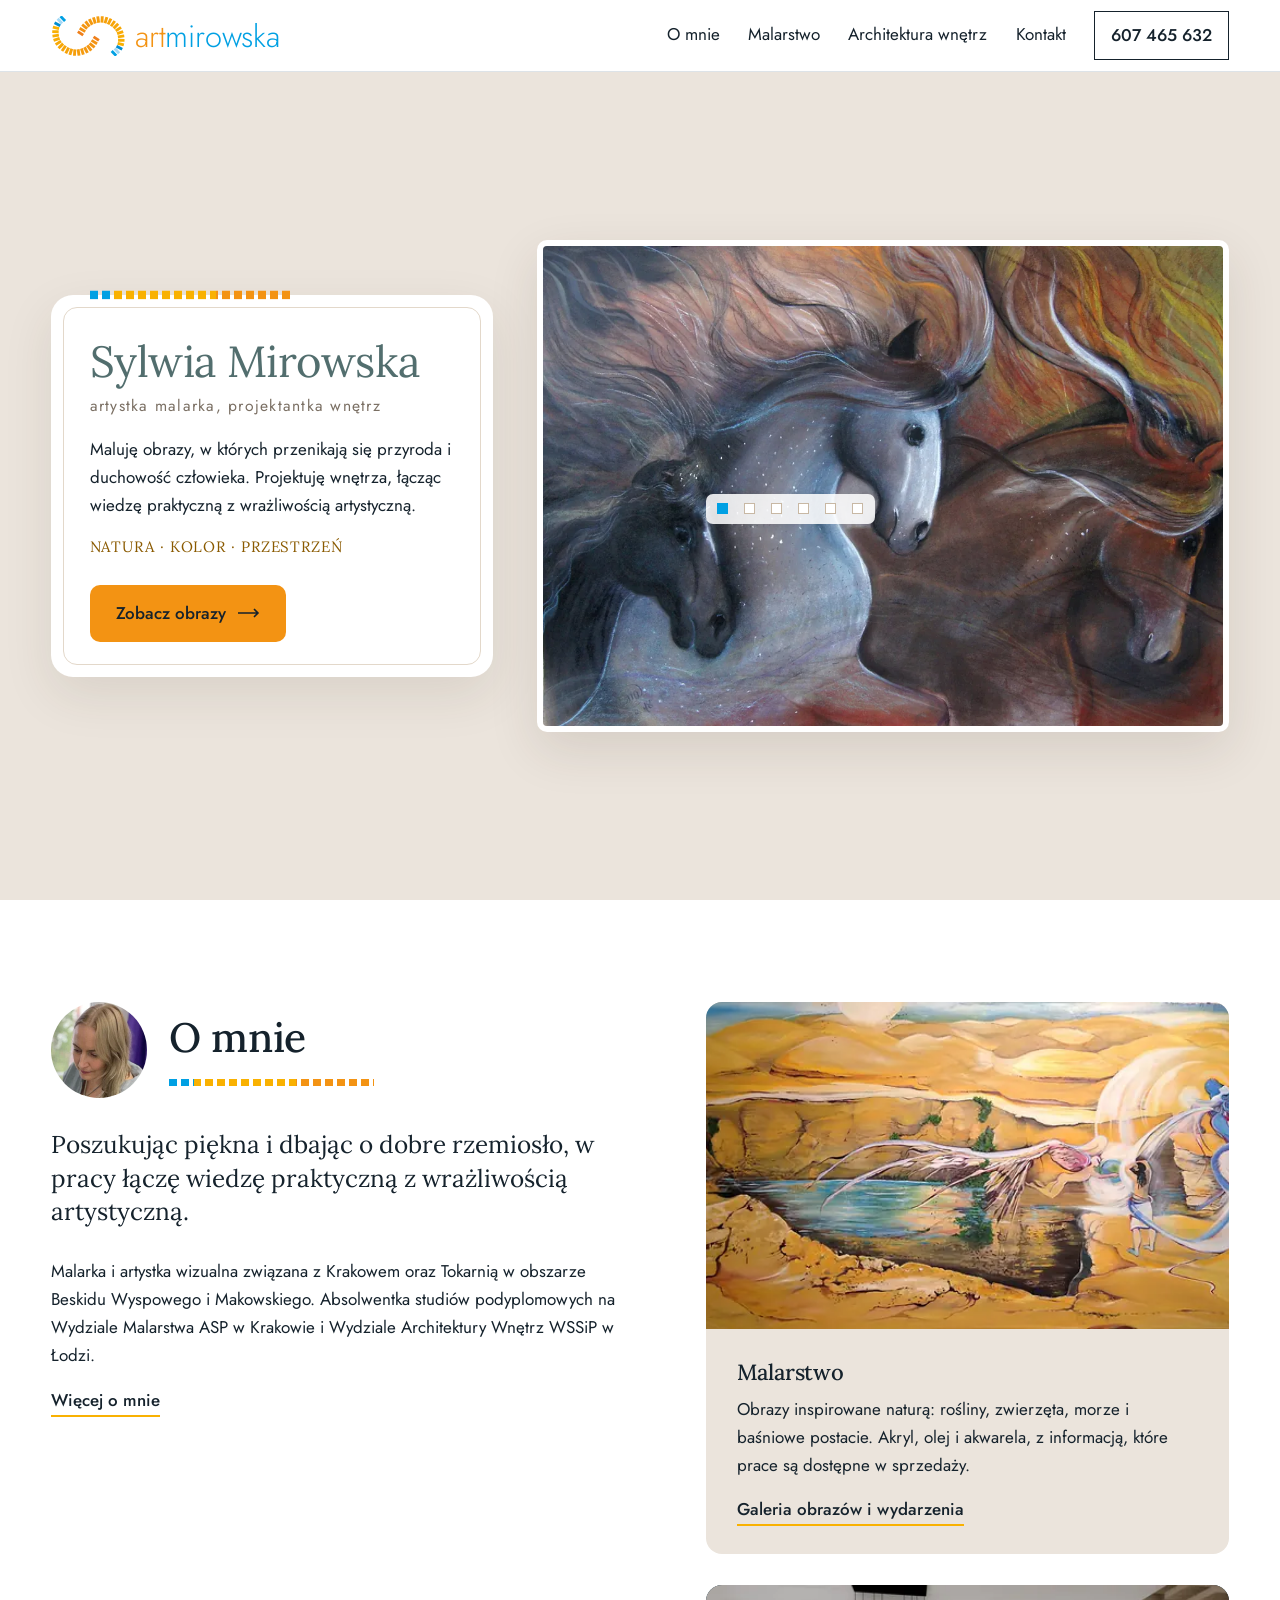
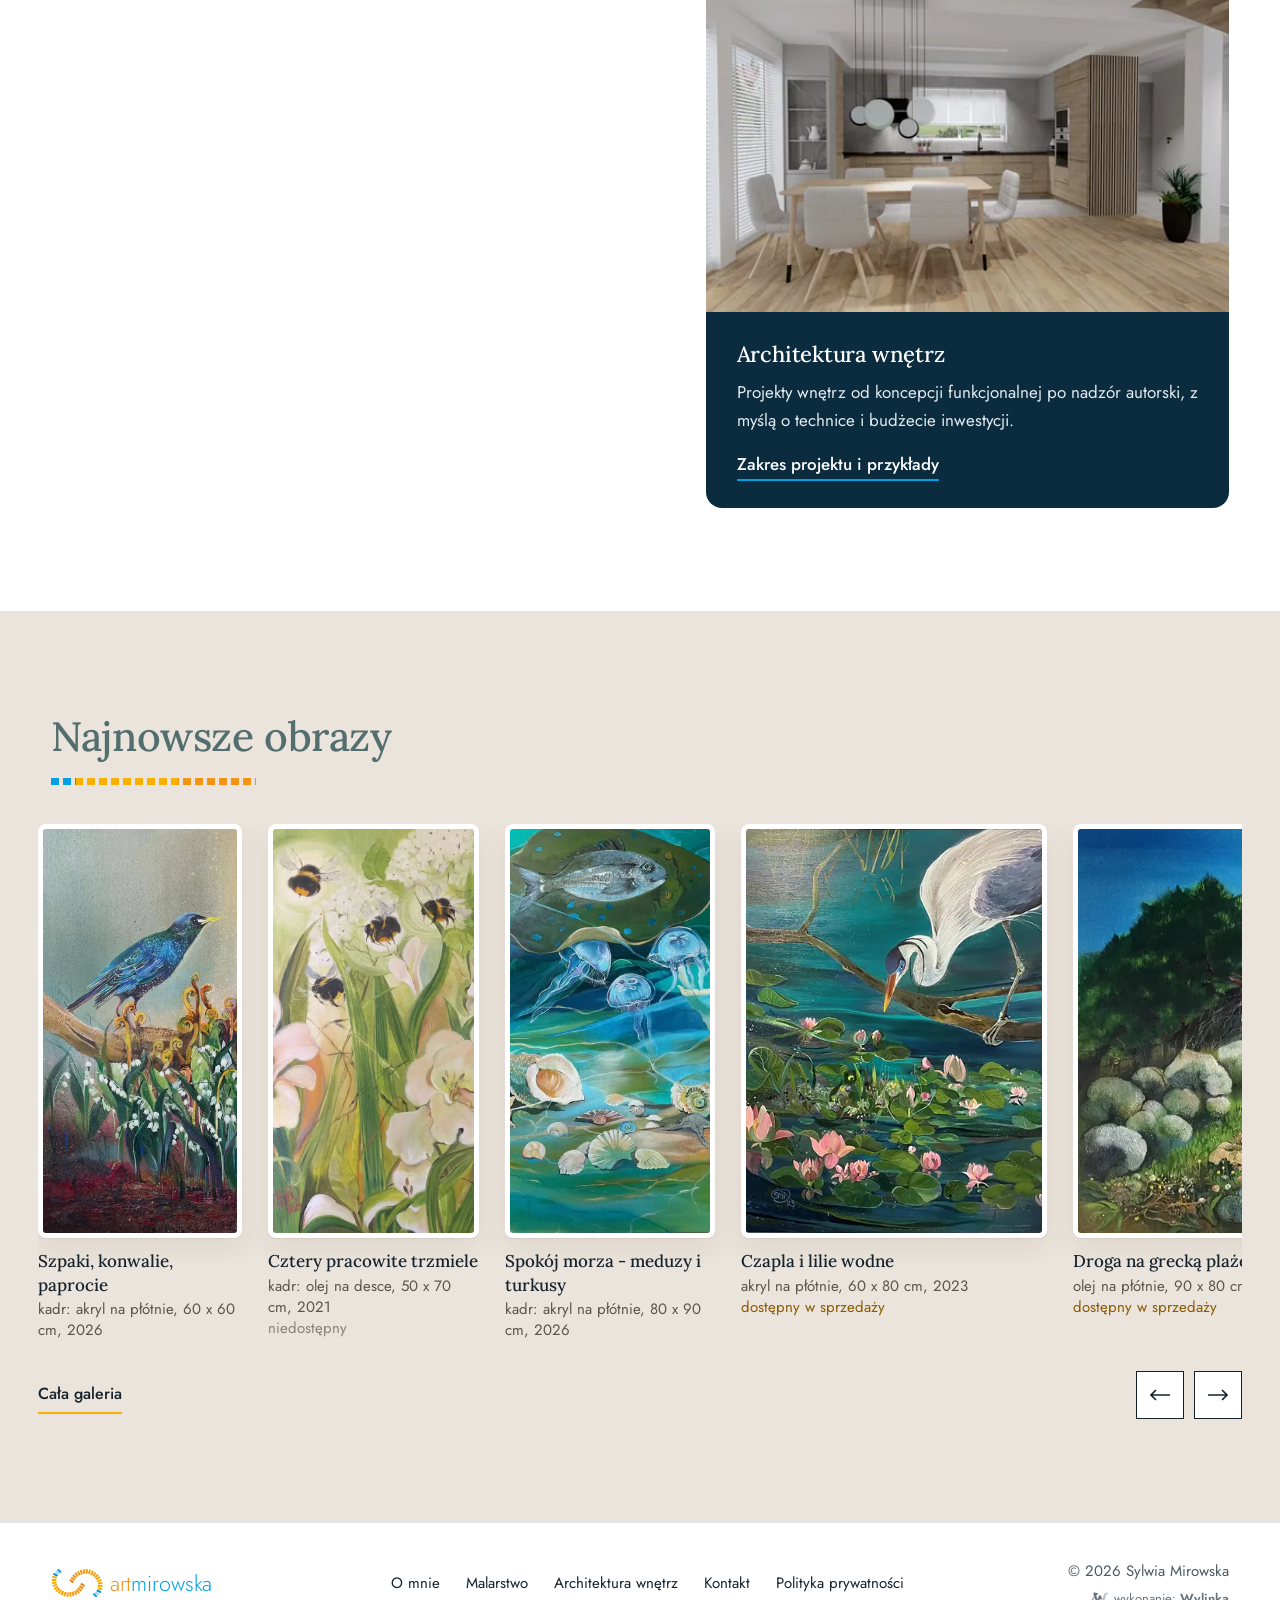
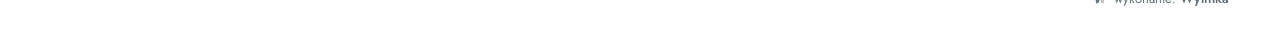
==== commit b3f9a98d: "Obraz nr 6 na starcie: Uspiony ogrod; dekoracje scienne tylko 2 zdjecia; nowe zdjecie karty Architek" ====
--- a/index.html
+++ b/index.html
@@ -12,7 +12,7 @@
 <link rel="preload" href="fonts/lora-rdzen.woff2" as="font" type="font/woff2" crossorigin>
 <link rel="preload" href="fonts/jost-rdzen.woff2" as="font" type="font/woff2" crossorigin>
 <link rel="preload" as="image" type="image/webp" imagesrcset="foto/h-dzikosc-720.webp 720w, foto/h-dzikosc-1100.webp 1100w, foto/h-dzikosc-1417.webp 1417w" imagesizes="(max-width:760px) 96vw, (max-width:960px) 92vw, 60vw" fetchpriority="high">
-<link rel="stylesheet" href="style.css?v=2711c">
+<link rel="stylesheet" href="style.css?v=2711d">
 </head>
 <body>
 <a class="skip" href="#tresc">Przejdź do treści</a>
@@ -37,7 +37,7 @@
 <p class="haslo">NATURA · KOLOR · PRZESTRZEŃ</p>
 <a class="btn" href="malarstwo.html">Zobacz obrazy <svg viewBox="0 0 22 10" aria-hidden="true"><path d="M0 5h20M16 1l4 4-4 4" fill="none" stroke="currentColor" stroke-width="1.6"/></svg></a>
 </div>
-<div class="rama" id="pokaz" aria-label="Wybrane obrazy"><img data-krop="0.86" src="foto/h-dzikosc-1100.webp" srcset="foto/h-dzikosc-720.webp 720w, foto/h-dzikosc-1100.webp 1100w, foto/h-dzikosc-1417.webp 1417w" sizes="(max-width:760px) 96vw, (max-width:960px) 92vw, 60vw" width="1417" height="1000" alt="Obraz Sylwii Mirowskiej: Dzikość serca" class=on fetchpriority=high decoding="async"><img data-src="foto/h-smok-1100.webp" data-srcset="foto/h-smok-720.webp 720w, foto/h-smok-1100.webp 1100w, foto/h-smok-1600.webp 1600w" sizes="(max-width:760px) 96vw, (max-width:960px) 92vw, 50vw" width="1600" height="1303" alt="Obraz Sylwii Mirowskiej: Smok niebieski, cykl „Planeta Smi”, akryl, 73 x 60 cm" loading=lazy decoding="async"><img data-src="foto/h-biedronki-1100.webp" data-srcset="foto/h-biedronki-720.webp 720w, foto/h-biedronki-1100.webp 1100w, foto/h-biedronki-1401.webp 1401w" sizes="(max-width:760px) 96vw, (max-width:960px) 92vw, 60vw" width="1401" height="1000" alt="Obraz Sylwii Mirowskiej: Sierpniowe biedronki" loading=lazy decoding="async"><img data-pos="0% 50%" data-src="foto/h-karczoch-1100.webp" data-srcset="foto/h-karczoch-720.webp 720w, foto/h-karczoch-1100.webp 1100w, foto/h-karczoch-1600.webp 1600w" sizes="(max-width:760px) 96vw, (max-width:960px) 92vw, 55vw" width="1600" height="1200" alt="Obraz Sylwii Mirowskiej: Wariacje na temat karczocha, akryl, 45 x 60 cm, 2022" loading=lazy decoding="async"><img data-src="foto/h-wazka-1100.webp" data-srcset="foto/h-wazka-720.webp 720w, foto/h-wazka-1100.webp 1100w, foto/h-wazka-1357.webp 1357w" sizes="(max-width:760px) 96vw, (max-width:960px) 92vw, 60vw" width="1357" height="1000" alt="Obraz Sylwii Mirowskiej: Ważka i lilie wodne" loading=lazy decoding="async"><img data-src="foto/h-ogrod-728.webp" data-srcset="foto/h-ogrod-480.webp 480w, foto/h-ogrod-728.webp 728w" sizes="(max-width:760px) 96vw, 728px" width="728" height="528" alt="Obraz Sylwii Mirowskiej: Tajemniczy ogród, 70 x 100 cm, 2023" loading=lazy decoding="async"></div>
+<div class="rama" id="pokaz" aria-label="Wybrane obrazy"><img data-krop="0.86" src="foto/h-dzikosc-1100.webp" srcset="foto/h-dzikosc-720.webp 720w, foto/h-dzikosc-1100.webp 1100w, foto/h-dzikosc-1417.webp 1417w" sizes="(max-width:760px) 96vw, (max-width:960px) 92vw, 60vw" width="1417" height="1000" alt="Obraz Sylwii Mirowskiej: Dzikość serca" class=on fetchpriority=high decoding="async"><img data-src="foto/h-smok-1100.webp" data-srcset="foto/h-smok-720.webp 720w, foto/h-smok-1100.webp 1100w, foto/h-smok-1600.webp 1600w" sizes="(max-width:760px) 96vw, (max-width:960px) 92vw, 50vw" width="1600" height="1303" alt="Obraz Sylwii Mirowskiej: Smok niebieski, cykl „Planeta Smi”, akryl, 73 x 60 cm" loading=lazy decoding="async"><img data-src="foto/h-biedronki-1100.webp" data-srcset="foto/h-biedronki-720.webp 720w, foto/h-biedronki-1100.webp 1100w, foto/h-biedronki-1401.webp 1401w" sizes="(max-width:760px) 96vw, (max-width:960px) 92vw, 60vw" width="1401" height="1000" alt="Obraz Sylwii Mirowskiej: Sierpniowe biedronki" loading=lazy decoding="async"><img data-pos="0% 50%" data-src="foto/h-karczoch-1100.webp" data-srcset="foto/h-karczoch-720.webp 720w, foto/h-karczoch-1100.webp 1100w, foto/h-karczoch-1600.webp 1600w" sizes="(max-width:760px) 96vw, (max-width:960px) 92vw, 55vw" width="1600" height="1200" alt="Obraz Sylwii Mirowskiej: Wariacje na temat karczocha, akryl, 45 x 60 cm, 2022" loading=lazy decoding="async"><img data-src="foto/h-wazka-1100.webp" data-srcset="foto/h-wazka-720.webp 720w, foto/h-wazka-1100.webp 1100w, foto/h-wazka-1357.webp 1357w" sizes="(max-width:760px) 96vw, (max-width:960px) 92vw, 60vw" width="1357" height="1000" alt="Obraz Sylwii Mirowskiej: Ważka i lilie wodne" loading=lazy decoding="async"><img data-src="foto/h-uspiony-1100.webp" data-srcset="foto/h-uspiony-720.webp 720w, foto/h-uspiony-1100.webp 1100w, foto/h-uspiony-1600.webp 1600w, foto/h-uspiony-2048.webp 2048w" sizes="(max-width:760px) 96vw, (max-width:960px) 92vw, 55vw" width="2048" height="1667" alt="Obraz Sylwii Mirowskiej: Uśpiony ogród, akryl, 100 x 80 cm, 2018" loading=lazy decoding="async"></div>
 </div>
 </section>
 
@@ -51,7 +51,7 @@
 </div>
 <div class="dz">
 <a class="k" href="malarstwo.html"><img data-src="foto/g-pustynia-1048.webp" data-srcset="foto/g-pustynia-605.webp 605w, foto/g-pustynia-1048.webp 1048w, foto/g-pustynia-1400.webp 1400w" sizes="(max-width:960px) 92vw, 30vw" width="1048" height="520" alt="Obraz W każdym z nas jest pustynia"><div class="t"><h3>Malarstwo</h3><p>Obrazy inspirowane naturą: rośliny, zwierzęta, morze i baśniowe postacie. Akryl, olej i akwarela, z informacją, które prace są dostępne w sprzedaży.</p><span class="wiecej">Galeria obrazów i wydarzenia</span></div></a>
-<a class="c" href="architektura-wnetrz.html"><img data-src="foto/w-naroze-693.webp" data-srcset="foto/w-naroze-400.webp 400w, foto/w-naroze-693.webp 693w, foto/w-naroze-1333.webp 1333w" sizes="(max-width:960px) 92vw, 30vw" width="693" height="520" alt="Wnętrze z dekoracją malarską"><div class="t"><h3>Architektura wnętrz</h3><p>Projekty wnętrz od koncepcji funkcjonalnej po nadzór autorski, z myślą o technice i budżecie inwestycji.</p><span class="wiecej">Zakres projektu i przykłady</span></div></a>
+<a class="c" href="architektura-wnetrz.html"><img data-src="foto/a-kuchnia-skand-2026-960.webp" data-srcset="foto/a-kuchnia-skand-2026-480.webp 480w, foto/a-kuchnia-skand-2026-960.webp 960w, foto/a-kuchnia-skand-2026-1600.webp 1600w" sizes="(max-width:960px) 92vw, 30vw" width="960" height="599" alt="Projekt wnętrza - kuchnia w stylu skandynawskim"><div class="t"><h3>Architektura wnętrz</h3><p>Projekty wnętrz od koncepcji funkcjonalnej po nadzór autorski, z myślą o technice i budżecie inwestycji.</p><span class="wiecej">Zakres projektu i przykłady</span></div></a>
 </div>
 </div>
 </section>
@@ -78,6 +78,6 @@
 <button class="p" type="button" aria-label="Poprzednie"><svg viewBox="0 0 22 22" aria-hidden="true"><path d="M14 3 6 11l8 8" fill="none" stroke="currentColor" stroke-width="1.8"/></svg></button>
 <button class="n" type="button" aria-label="Następne"><svg viewBox="0 0 22 22" aria-hidden="true"><path d="M8 3l8 8-8 8" fill="none" stroke="currentColor" stroke-width="1.8"/></svg></button>
 </div>
-<script src="app.js?v=2711c" defer></script>
+<script src="app.js?v=2711d" defer></script>
 </body>
 </html>
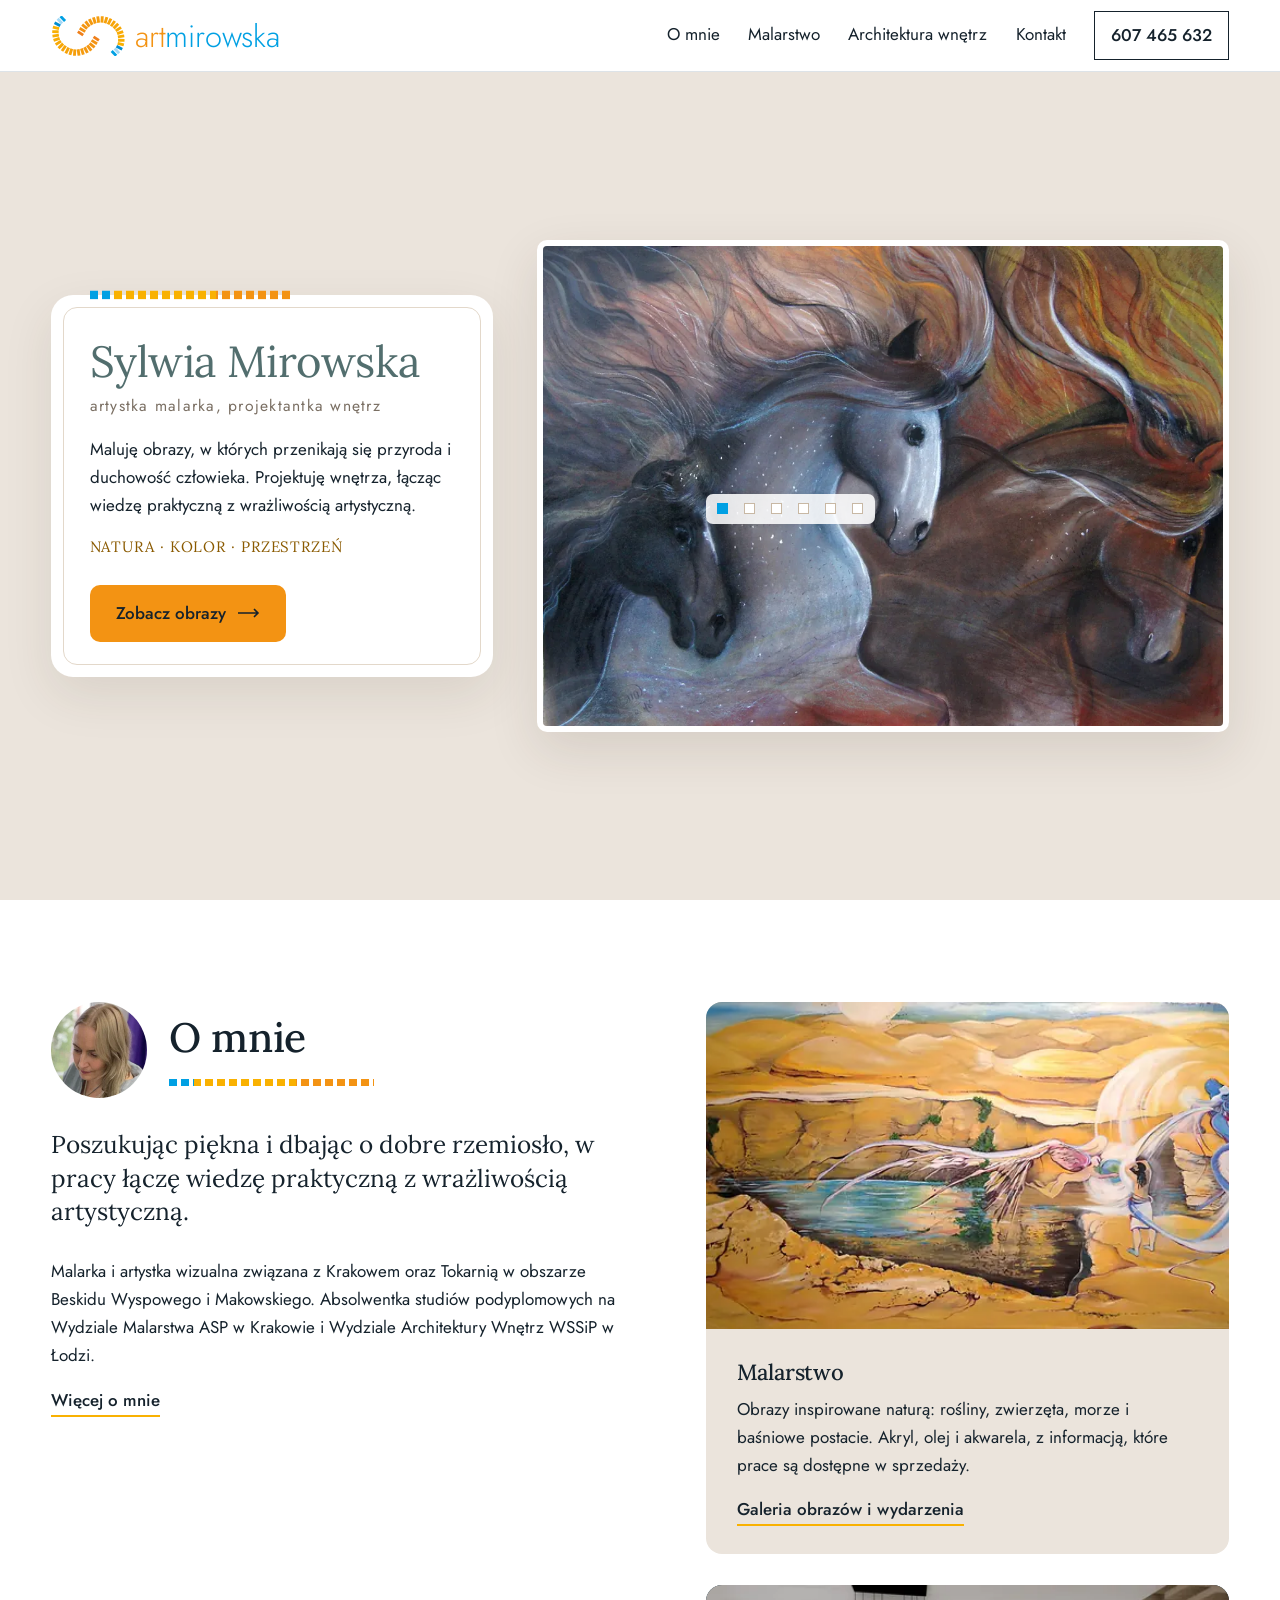
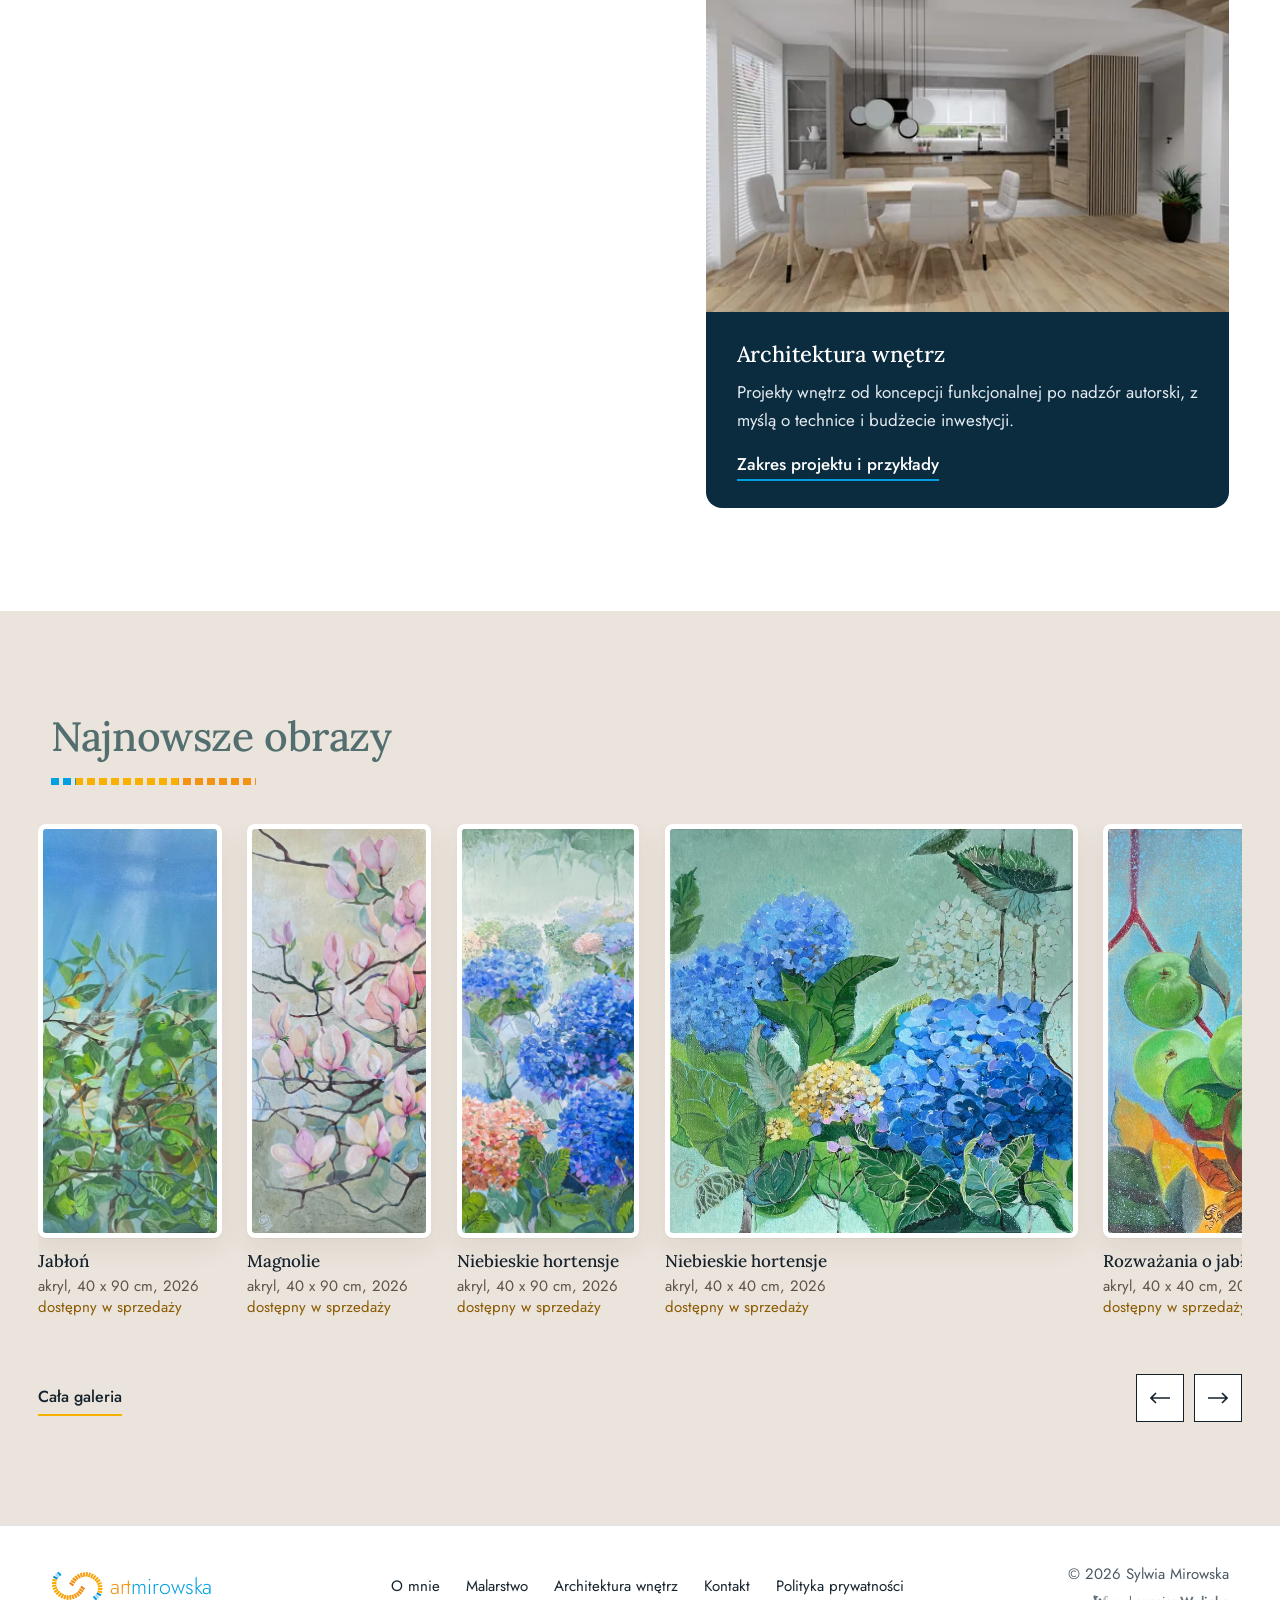
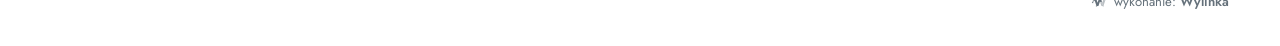
==== commit e6f47b69: "Galeria obrazow: obrazy z tabel (w sprzedazy, w galerii Gallerystore z linkami), kolejnosc i filtr d" ====
--- a/index.html
+++ b/index.html
@@ -12,7 +12,7 @@
 <link rel="preload" href="fonts/lora-rdzen.woff2" as="font" type="font/woff2" crossorigin>
 <link rel="preload" href="fonts/jost-rdzen.woff2" as="font" type="font/woff2" crossorigin>
 <link rel="preload" as="image" type="image/webp" imagesrcset="foto/h-dzikosc-720.webp 720w, foto/h-dzikosc-1100.webp 1100w, foto/h-dzikosc-1417.webp 1417w" imagesizes="(max-width:760px) 96vw, (max-width:960px) 92vw, 60vw" fetchpriority="high">
-<link rel="stylesheet" href="style.css?v=2711d">
+<link rel="stylesheet" href="style.css?v=2711f">
 </head>
 <body>
 <a class="skip" href="#tresc">Przejdź do treści</a>
@@ -59,7 +59,7 @@
 <section class="sek krem">
 <div class="wrap"><h2>Najnowsze obrazy</h2><span class="kr" aria-hidden="true"></span></div>
 <div class="pas-w" style="margin-top:clamp(28px,3vw,48px)">
-<div class="pas" id="pas-mal" data-tor><figure class="ob" style="--r:0.4927"><button type="button" data-lb="mal" data-src="foto/k-szpaki-747.webp" data-mid="foto/k-szpaki-520.webp" data-cap="Szpaki, konwalie, paprocie - kadr: akryl na płótnie, 60 x 60 cm, 2026"><img data-src="foto/k-szpaki-300.webp" data-srcset="foto/k-szpaki-300.webp 300w, foto/k-szpaki-520.webp 520w, foto/k-szpaki-747.webp 747w" sizes="(max-width:760px) 150px, 300px" width="300" height="609" decoding="async" alt="Szpaki, konwalie, paprocie"></button><figcaption><b>Szpaki, konwalie, paprocie</b><span>kadr: akryl na płótnie, 60 x 60 cm, 2026</span> </figcaption></figure><figure class="ob" style="--r:0.5102"><button type="button" data-lb="mal" data-src="foto/k-trzmiele-1000.webp" data-mid="foto/k-trzmiele-520.webp" data-cap="Cztery pracowite trzmiele - kadr: olej na desce, 50 x 70 cm, 2021"><img data-src="foto/k-trzmiele-300.webp" data-srcset="foto/k-trzmiele-300.webp 300w, foto/k-trzmiele-520.webp 520w, foto/k-trzmiele-1000.webp 1000w" sizes="(max-width:760px) 150px, 300px" width="300" height="588" decoding="async" alt="Cztery pracowite trzmiele"></button><figcaption><b>Cztery pracowite trzmiele</b><span>kadr: olej na desce, 50 x 70 cm, 2021</span><br><em class=nie>niedostępny</em></figcaption></figure><figure class="ob" style="--r:0.5081"><button type="button" data-lb="mal" data-src="foto/k-meduzy-781.webp" data-mid="foto/k-meduzy-520.webp" data-cap="Spokój morza - meduzy i turkusy - kadr: akryl na płótnie, 80 x 90 cm, 2026"><img data-src="foto/k-meduzy-300.webp" data-srcset="foto/k-meduzy-300.webp 300w, foto/k-meduzy-520.webp 520w, foto/k-meduzy-781.webp 781w" sizes="(max-width:760px) 150px, 300px" width="300" height="590" decoding="async" alt="Spokój morza - meduzy i turkusy"></button><figcaption><b>Spokój morza - meduzy i turkusy</b><span>kadr: akryl na płótnie, 80 x 90 cm, 2026</span> </figcaption></figure><figure class="ob" style="--r:0.7400"><button type="button" data-lb="mal" data-src="foto/g-czapla-740.webp" data-mid="foto/g-czapla-385.webp" data-cap="Czapla i lilie wodne - akryl na płótnie, 60 x 80 cm, 2023, dostępny w sprzedaży"><img data-src="foto/g-czapla-222.webp" data-srcset="foto/g-czapla-222.webp 222w, foto/g-czapla-385.webp 385w, foto/g-czapla-740.webp 740w" sizes="(max-width:760px) 222px, 348px" width="222" height="300" decoding="async" alt="Czapla i lilie wodne"></button><figcaption><b>Czapla i lilie wodne</b><span>akryl na płótnie, 60 x 80 cm, 2023</span><br><em>dostępny w sprzedaży</em></figcaption></figure><figure class="ob" style="--r:0.8800"><button type="button" data-lb="mal" data-src="foto/g-droga-880.webp" data-mid="foto/g-droga-458.webp" data-cap="Droga na grecką plażę - olej na płótnie, 90 x 80 cm, 2019, dostępny w sprzedaży"><img data-src="foto/g-droga-264.webp" data-srcset="foto/g-droga-264.webp 264w, foto/g-droga-458.webp 458w, foto/g-droga-880.webp 880w" sizes="(max-width:760px) 264px, 414px" width="264" height="300" decoding="async" alt="Droga na grecką plażę"></button><figcaption><b>Droga na grecką plażę</b><span>olej na płótnie, 90 x 80 cm, 2019</span><br><em>dostępny w sprzedaży</em></figcaption></figure><figure class="ob" style="--r:0.8120"><button type="button" data-lb="mal" data-src="foto/g-lew-812.webp" data-mid="foto/g-lew-422.webp" data-cap="Odpoczywający lew wenecki - płótno, 100 x 80 cm, 2015, cykl „Planeta Smi”"><img data-src="foto/g-lew-244.webp" data-srcset="foto/g-lew-244.webp 244w, foto/g-lew-422.webp 422w, foto/g-lew-812.webp 812w" sizes="(max-width:760px) 244px, 382px" width="244" height="300" decoding="async" alt="Odpoczywający lew wenecki"></button><figcaption><b>Odpoczywający lew wenecki</b><span>płótno, 100 x 80 cm, 2015, cykl „Planeta Smi”</span><br><em class="nie">niedostępny</em></figcaption></figure><figure class="ob" style="--r:1.1650"><button type="button" data-lb="mal" data-src="foto/g-wiewiorka-1165.webp" data-mid="foto/g-wiewiorka-606.webp" data-cap="Zimowa wiewiórka - akryl na płótnie, 70 x 60 cm, 2020, dostępny w sprzedaży"><img data-src="foto/g-wiewiorka-350.webp" data-srcset="foto/g-wiewiorka-350.webp 350w, foto/g-wiewiorka-606.webp 606w, foto/g-wiewiorka-1165.webp 1165w" sizes="(max-width:760px) 350px, 548px" width="350" height="300" decoding="async" alt="Zimowa wiewiórka"></button><figcaption><b>Zimowa wiewiórka</b><span>akryl na płótnie, 70 x 60 cm, 2020</span><br><em>dostępny w sprzedaży</em></figcaption></figure><figure class="ob" style="--r:0.8370"><button type="button" data-lb="mal" data-src="foto/g-dalie-837.webp" data-mid="foto/g-dalie-435.webp" data-cap="Amarantowe dalie - akryl na płótnie, 60 x 70 cm, 2021, dostępny w sprzedaży"><img data-src="foto/g-dalie-251.webp" data-srcset="foto/g-dalie-251.webp 251w, foto/g-dalie-435.webp 435w, foto/g-dalie-837.webp 837w" sizes="(max-width:760px) 251px, 393px" width="251" height="300" decoding="async" alt="Amarantowe dalie"></button><figcaption><b>Amarantowe dalie</b><span>akryl na płótnie, 60 x 70 cm, 2021</span><br><em>dostępny w sprzedaży</em></figcaption></figure><figure class="ob" style="--r:1.2830"><button type="button" data-lb="mal" data-src="foto/g-bazanty-1283.webp" data-mid="foto/g-bazanty-667.webp" data-cap="Bażanty w ogrodzie - płótno, 80 x 90 cm, 2017, cykl „Natura”"><img data-src="foto/g-bazanty-385.webp" data-srcset="foto/g-bazanty-385.webp 385w, foto/g-bazanty-667.webp 667w, foto/g-bazanty-1283.webp 1283w" sizes="(max-width:760px) 385px, 603px" width="385" height="300" decoding="async" alt="Bażanty w ogrodzie"></button><figcaption><b>Bażanty w ogrodzie</b><span>płótno, 80 x 90 cm, 2017, cykl „Natura”</span><br><em class="nie">niedostępny</em></figcaption></figure><figure class="ob" style="--r:0.7960"><button type="button" data-lb="mal" data-src="foto/g-winniczki-796.webp" data-mid="foto/g-winniczki-414.webp" data-cap="Winniczki w deszczu - akryl na płótnie, 100 x 80 cm, 2021, dostępny w sprzedaży"><img data-src="foto/g-winniczki-239.webp" data-srcset="foto/g-winniczki-239.webp 239w, foto/g-winniczki-414.webp 414w, foto/g-winniczki-796.webp 796w" sizes="(max-width:760px) 239px, 374px" width="239" height="300" decoding="async" alt="Winniczki w deszczu"></button><figcaption><b>Winniczki w deszczu</b><span>akryl na płótnie, 100 x 80 cm, 2021</span><br><em>dostępny w sprzedaży</em></figcaption></figure><figure class="ob" style="--r:0.7500"><button type="button" data-lb="mal" data-src="foto/g-niewinnosc-750.webp" data-mid="foto/g-niewinnosc-390.webp" data-cap="Niewinność - płótno, 100 x 80 cm, 2019, cykl „Planeta Smi”"><img data-src="foto/g-niewinnosc-225.webp" data-srcset="foto/g-niewinnosc-225.webp 225w, foto/g-niewinnosc-390.webp 390w, foto/g-niewinnosc-750.webp 750w" sizes="(max-width:760px) 225px, 352px" width="225" height="300" decoding="async" alt="Niewinność"></button><figcaption><b>Niewinność</b><span>płótno, 100 x 80 cm, 2019, cykl „Planeta Smi”</span><br><em class="nie">niedostępny</em></figcaption></figure><figure class="ob" style="--r:0.7370"><button type="button" data-lb="mal" data-src="foto/g-lodz-737.webp" data-mid="foto/g-lodz-383.webp" data-cap="Czerwona łódź - akwarela, 56 x 42 cm, 2023, dostępny w sprzedaży"><img data-src="foto/g-lodz-221.webp" data-srcset="foto/g-lodz-221.webp 221w, foto/g-lodz-383.webp 383w, foto/g-lodz-737.webp 737w" sizes="(max-width:760px) 221px, 346px" width="221" height="300" decoding="async" alt="Czerwona łódź"></button><figcaption><b>Czerwona łódź</b><span>akwarela, 56 x 42 cm, 2023</span><br><em>dostępny w sprzedaży</em></figcaption></figure><figure class="ob" style="--r:0.7790"><button type="button" data-lb="mal" data-src="foto/g-kosy-779.webp" data-mid="foto/g-kosy-405.webp" data-cap="Kosy i szpak - płótno, 100 x 80 cm, 2016, cykl „Natura”"><img data-src="foto/g-kosy-234.webp" data-srcset="foto/g-kosy-234.webp 234w, foto/g-kosy-405.webp 405w, foto/g-kosy-779.webp 779w" sizes="(max-width:760px) 234px, 366px" width="234" height="300" decoding="async" alt="Kosy i szpak"></button><figcaption><b>Kosy i szpak</b><span>płótno, 100 x 80 cm, 2016, cykl „Natura”</span><br><em class="nie">niedostępny</em></figcaption></figure><figure class="ob" style="--r:1.3330"><button type="button" data-lb="mal" data-src="foto/g-toscania-1333.webp" data-mid="foto/g-toscania-693.webp" data-cap="Wiejski pejzaż Toscanii - akryl na papierze płóciennym, 45 x 60 cm, 2022, dostępny w sprzedaży"><img data-src="foto/g-toscania-400.webp" data-srcset="foto/g-toscania-400.webp 400w, foto/g-toscania-693.webp 693w, foto/g-toscania-1333.webp 1333w" sizes="(max-width:760px) 400px, 627px" width="400" height="300" decoding="async" alt="Wiejski pejzaż Toscanii"></button><figcaption><b>Wiejski pejzaż Toscanii</b><span>akryl na papierze płóciennym, 45 x 60 cm, 2022</span><br><em>dostępny w sprzedaży</em></figcaption></figure><figure class="ob" style="--r:1.0090"><button type="button" data-lb="mal" data-src="foto/g-paprocie-1009.webp" data-mid="foto/g-paprocie-525.webp" data-cap="Nocne paprocie - płótno, 60 x 60 cm, 2017, cykl „Natura”"><img data-src="foto/g-paprocie-303.webp" data-srcset="foto/g-paprocie-303.webp 303w, foto/g-paprocie-525.webp 525w, foto/g-paprocie-1009.webp 1009w" sizes="(max-width:760px) 303px, 474px" width="303" height="300" decoding="async" alt="Nocne paprocie"></button><figcaption><b>Nocne paprocie</b><span>płótno, 60 x 60 cm, 2017, cykl „Natura”</span><br><em class="nie">niedostępny</em></figcaption></figure><figure class="ob" style="--r:0.7500"><button type="button" data-lb="mal" data-src="foto/g-piwonie-750.webp" data-mid="foto/g-piwonie-390.webp" data-cap="Piwonie - akryl na płótnie, 56 x 42 cm, 2022, dostępny w sprzedaży"><img data-src="foto/g-piwonie-225.webp" data-srcset="foto/g-piwonie-225.webp 225w, foto/g-piwonie-390.webp 390w, foto/g-piwonie-750.webp 750w" sizes="(max-width:760px) 225px, 352px" width="225" height="300" decoding="async" alt="Piwonie"></button><figcaption><b>Piwonie</b><span>akryl na płótnie, 56 x 42 cm, 2022</span><br><em>dostępny w sprzedaży</em></figcaption></figure><figure class="ob" style="--r:1.1660"><button type="button" data-lb="mal" data-src="foto/g-smoki-1166.webp" data-mid="foto/g-smoki-606.webp" data-cap="Smoki ogniste - karton, 80 x 70 cm, 2012, cykl „Planeta Smi”"><img data-src="foto/g-smoki-350.webp" data-srcset="foto/g-smoki-350.webp 350w, foto/g-smoki-606.webp 606w, foto/g-smoki-1166.webp 1166w" sizes="(max-width:760px) 350px, 548px" width="350" height="300" decoding="async" alt="Smoki ogniste"></button><figcaption><b>Smoki ogniste</b><span>karton, 80 x 70 cm, 2012, cykl „Planeta Smi”</span><br><em class="nie">niedostępny</em></figcaption></figure><figure class="ob" style="--r:0.7500"><button type="button" data-lb="mal" data-src="foto/g-kamieniczki-750.webp" data-mid="foto/g-kamieniczki-390.webp" data-cap="Kamieniczki 6, Wenecja - akwarela i tusz, 34 x 46 cm, 2019, dostępny w sprzedaży"><img data-src="foto/g-kamieniczki-225.webp" data-srcset="foto/g-kamieniczki-225.webp 225w, foto/g-kamieniczki-390.webp 390w, foto/g-kamieniczki-750.webp 750w" sizes="(max-width:760px) 225px, 352px" width="225" height="300" decoding="async" alt="Kamieniczki 6, Wenecja"></button><figcaption><b>Kamieniczki 6, Wenecja</b><span>akwarela i tusz, 34 x 46 cm, 2019</span><br><em>dostępny w sprzedaży</em></figcaption></figure><figure class="ob" style="--r:2.0160"><button type="button" data-lb="mal" data-src="foto/g-pustynia-1400.webp" data-mid="foto/g-pustynia-1048.webp" data-cap="W każdym z nas jest pustynia - olej na płótnie, 60 x 120 cm, 2016, dostępny w sprzedaży"><img data-src="foto/g-pustynia-605.webp" data-srcset="foto/g-pustynia-605.webp 605w, foto/g-pustynia-1048.webp 1048w, foto/g-pustynia-1400.webp 1400w" sizes="(max-width:760px) 605px, 948px" width="605" height="300" decoding="async" alt="W każdym z nas jest pustynia"></button><figcaption><b>W każdym z nas jest pustynia</b><span>olej na płótnie, 60 x 120 cm, 2016</span><br><em>dostępny w sprzedaży</em></figcaption></figure></div>
+<div class="pas" id="pas-mal" data-tor><figure class="ob" data-st="dost" style="--r:0.4431"><button type="button" data-lb="mal" data-src="foto/m-jablon-709.webp" data-mid="foto/m-jablon-709.webp" data-cap="Jabłoń - akryl, 40 x 90 cm, 2026, dostępny w sprzedaży"><img data-src="foto/m-jablon-360.webp" data-srcset="foto/m-jablon-360.webp 360w, foto/m-jablon-709.webp 709w" sizes="(max-width:760px) 133px, 208px" width="360" height="812" decoding="async" alt="Jabłoń"></button><figcaption><b>Jabłoń</b><span>akryl, 40 x 90 cm, 2026</span><br><em>dostępny w sprzedaży</em></figcaption></figure><figure class="ob" data-st="dost" style="--r:0.4437"><button type="button" data-lb="mal" data-src="foto/m-magnolie-710.webp" data-mid="foto/m-magnolie-710.webp" data-cap="Magnolie - akryl, 40 x 90 cm, 2026, dostępny w sprzedaży"><img data-src="foto/m-magnolie-360.webp" data-srcset="foto/m-magnolie-360.webp 360w, foto/m-magnolie-710.webp 710w" sizes="(max-width:760px) 133px, 209px" width="360" height="811" decoding="async" alt="Magnolie"></button><figcaption><b>Magnolie</b><span>akryl, 40 x 90 cm, 2026</span><br><em>dostępny w sprzedaży</em></figcaption></figure><figure class="ob" data-st="dost" style="--r:0.4412"><button type="button" data-lb="mal" data-src="foto/m-hortensje-90-706.webp" data-mid="foto/m-hortensje-90-706.webp" data-cap="Niebieskie hortensje - akryl, 40 x 90 cm, 2026, dostępny w sprzedaży"><img data-src="foto/m-hortensje-90-360.webp" data-srcset="foto/m-hortensje-90-360.webp 360w, foto/m-hortensje-90-706.webp 706w" sizes="(max-width:760px) 132px, 207px" width="360" height="816" decoding="async" alt="Niebieskie hortensje"></button><figcaption><b>Niebieskie hortensje</b><span>akryl, 40 x 90 cm, 2026</span><br><em>dostępny w sprzedaży</em></figcaption></figure><figure class="ob" data-st="dost" style="--r:0.9973"><button type="button" data-lb="mal" data-src="foto/m-hortensje-40-1473.webp" data-mid="foto/m-hortensje-40-720.webp" data-cap="Niebieskie hortensje - akryl, 40 x 40 cm, 2026, dostępny w sprzedaży"><img data-src="foto/m-hortensje-40-360.webp" data-srcset="foto/m-hortensje-40-360.webp 360w, foto/m-hortensje-40-720.webp 720w, foto/m-hortensje-40-1200.webp 1200w, foto/m-hortensje-40-1473.webp 1473w" sizes="(max-width:760px) 299px, 469px" width="360" height="361" decoding="async" alt="Niebieskie hortensje"></button><figcaption><b>Niebieskie hortensje</b><span>akryl, 40 x 40 cm, 2026</span><br><em>dostępny w sprzedaży</em></figcaption></figure><figure class="ob" data-st="dost" style="--r:0.9946"><button type="button" data-lb="mal" data-src="foto/m-rozwazania-1472.webp" data-mid="foto/m-rozwazania-720.webp" data-cap="Rozważania o jabłoni - akryl, 40 x 40 cm, 2026, dostępny w sprzedaży"><img data-src="foto/m-rozwazania-360.webp" data-srcset="foto/m-rozwazania-360.webp 360w, foto/m-rozwazania-720.webp 720w, foto/m-rozwazania-1200.webp 1200w, foto/m-rozwazania-1472.webp 1472w" sizes="(max-width:760px) 298px, 467px" width="360" height="362" decoding="async" alt="Rozważania o jabłoni"></button><figcaption><b>Rozważania o jabłoni</b><span>akryl, 40 x 40 cm, 2026</span><br><em>dostępny w sprzedaży</em></figcaption></figure><figure class="ob" data-st="dost" style="--r:1.3333"><button type="button" data-lb="mal" data-src="foto/m-toscania-1800.webp" data-mid="foto/m-toscania-720.webp" data-cap="Wiejski pejzaż Toscanii - akryl w passe-partout, 45 x 60 cm, 2022, dostępny w sprzedaży"><img data-src="foto/m-toscania-360.webp" data-srcset="foto/m-toscania-360.webp 360w, foto/m-toscania-720.webp 720w, foto/m-toscania-1200.webp 1200w, foto/m-toscania-1800.webp 1800w" sizes="(max-width:760px) 400px, 627px" width="360" height="270" decoding="async" alt="Wiejski pejzaż Toscanii"></button><figcaption><b>Wiejski pejzaż Toscanii</b><span>akryl w passe-partout, 45 x 60 cm, 2022</span><br><em>dostępny w sprzedaży</em></figcaption></figure><figure class="ob" data-st="dost" style="--r:0.7599"><button type="button" data-lb="mal" data-src="foto/m-biedronki-1800.webp" data-mid="foto/m-biedronki-720.webp" data-cap="Biedronki i zielony groszek - akwarela, 56 x 42 cm, 2022, dostępny w sprzedaży"><img data-src="foto/m-biedronki-360.webp" data-srcset="foto/m-biedronki-360.webp 360w, foto/m-biedronki-720.webp 720w, foto/m-biedronki-1200.webp 1200w, foto/m-biedronki-1800.webp 1800w" sizes="(max-width:760px) 228px, 357px" width="360" height="474" decoding="async" alt="Biedronki i zielony groszek"></button><figcaption><b>Biedronki i zielony groszek</b><span>akwarela, 56 x 42 cm, 2022</span><br><em>dostępny w sprzedaży</em></figcaption></figure><figure class="ob" data-st="dost" style="--r:0.8370"><button type="button" data-lb="mal" data-src="foto/m-dalie-1800.webp" data-mid="foto/m-dalie-720.webp" data-cap="Amarantowe dalie - akryl, 60 x 70 cm, 2021, dostępny w sprzedaży"><img data-src="foto/m-dalie-360.webp" data-srcset="foto/m-dalie-360.webp 360w, foto/m-dalie-720.webp 720w, foto/m-dalie-1200.webp 1200w, foto/m-dalie-1800.webp 1800w" sizes="(max-width:760px) 251px, 393px" width="360" height="430" decoding="async" alt="Amarantowe dalie"></button><figcaption><b>Amarantowe dalie</b><span>akryl, 60 x 70 cm, 2021</span><br><em>dostępny w sprzedaży</em></figcaption></figure><figure class="ob" data-st="dost" style="--r:0.7575"><button type="button" data-lb="mal" data-src="foto/m-bzy-1640.webp" data-mid="foto/m-bzy-720.webp" data-cap="Bzy - akwarela, 42 x 56 cm, 2018, dostępny w sprzedaży"><img data-src="foto/m-bzy-360.webp" data-srcset="foto/m-bzy-360.webp 360w, foto/m-bzy-720.webp 720w, foto/m-bzy-1200.webp 1200w, foto/m-bzy-1640.webp 1640w" sizes="(max-width:760px) 227px, 356px" width="360" height="475" decoding="async" alt="Bzy"></button><figcaption><b>Bzy</b><span>akwarela, 42 x 56 cm, 2018</span><br><em>dostępny w sprzedaży</em></figcaption></figure><figure class="ob" data-st="gal" style="--r:0.9988"><button type="button" data-lb="mal" data-src="foto/m-szpak-1598.webp" data-mid="foto/m-szpak-720.webp" data-cap="Szpak i konwalie - akryl na płótnie, 60 x 60 cm, 2026, dostępny w sprzedaży"><img data-src="foto/m-szpak-360.webp" data-srcset="foto/m-szpak-360.webp 360w, foto/m-szpak-720.webp 720w, foto/m-szpak-1200.webp 1200w, foto/m-szpak-1598.webp 1598w" sizes="(max-width:760px) 300px, 469px" width="360" height="360" decoding="async" alt="Szpak i konwalie"></button><figcaption><b>Szpak i konwalie</b><span>akryl na płótnie, 60 x 60 cm, 2026</span><br><em>dostępny w sprzedaży</em><br><a class="gal" href="https://www.gallerystore.pl/malarstwo/sylwia-mirowska/szpak-i-konwalie" target="_blank" rel="noopener">w galerii Gallerystore</a></figcaption></figure><figure class="ob" data-st="gal" style="--r:0.8744"><button type="button" data-lb="mal" data-src="foto/m-meduzy-1378.webp" data-mid="foto/m-meduzy-720.webp" data-cap="Spokój morza - meduzy i turkusy - akryl na płótnie, 80 x 90 cm, 2026, dostępny w sprzedaży"><img data-src="foto/m-meduzy-360.webp" data-srcset="foto/m-meduzy-360.webp 360w, foto/m-meduzy-720.webp 720w, foto/m-meduzy-1200.webp 1200w, foto/m-meduzy-1378.webp 1378w" sizes="(max-width:760px) 262px, 411px" width="360" height="412" decoding="async" alt="Spokój morza - meduzy i turkusy"></button><figcaption><b>Spokój morza - meduzy i turkusy</b><span>akryl na płótnie, 80 x 90 cm, 2026</span><br><em>dostępny w sprzedaży</em><br><a class="gal" href="https://www.gallerystore.pl/malarstwo/sylwia-mirowska/meduzy" target="_blank" rel="noopener">w galerii Gallerystore</a></figcaption></figure><figure class="ob" data-st="gal" style="--r:0.8351"><button type="button" data-lb="mal" data-src="foto/m-perliczki-1170.webp" data-mid="foto/m-perliczki-720.webp" data-cap="Perliczki w śniegu - akryl na płótnie, 50 x 60 cm, 2026, dostępny w sprzedaży"><img data-src="foto/m-perliczki-360.webp" data-srcset="foto/m-perliczki-360.webp 360w, foto/m-perliczki-720.webp 720w, foto/m-perliczki-1170.webp 1170w" sizes="(max-width:760px) 251px, 393px" width="360" height="431" decoding="async" alt="Perliczki w śniegu"></button><figcaption><b>Perliczki w śniegu</b><span>akryl na płótnie, 50 x 60 cm, 2026</span><br><em>dostępny w sprzedaży</em><br><a class="gal" href="https://www.gallerystore.pl/malarstwo/sylwia-mirowska/perliczki-w-sniegu" target="_blank" rel="noopener">w galerii Gallerystore</a></figcaption></figure><figure class="ob" data-st="gal" style="--r:1.0287"><button type="button" data-lb="mal" data-src="foto/m-mimoza-1111.webp" data-mid="foto/m-mimoza-720.webp" data-cap="Mimoza i słowik - akryl na płótnie, 60 x 60 cm, 2026, dostępny w sprzedaży"><img data-src="foto/m-mimoza-360.webp" data-srcset="foto/m-mimoza-360.webp 360w, foto/m-mimoza-720.webp 720w, foto/m-mimoza-1111.webp 1111w" sizes="(max-width:760px) 309px, 483px" width="360" height="350" decoding="async" alt="Mimoza i słowik"></button><figcaption><b>Mimoza i słowik</b><span>akryl na płótnie, 60 x 60 cm, 2026</span><br><em>dostępny w sprzedaży</em><br><a class="gal" href="https://www.gallerystore.pl/malarstwo/sylwia-mirowska/ptaki-mimoza-i-slowik" target="_blank" rel="noopener">w galerii Gallerystore</a></figcaption></figure><figure class="ob" data-st="gal" style="--r:1.0094"><button type="button" data-lb="mal" data-src="foto/m-lodz40-1499.webp" data-mid="foto/m-lodz40-720.webp" data-cap="Łódź - akryl na płótnie, 40 x 40 cm, 2026, dostępny w sprzedaży"><img data-src="foto/m-lodz40-360.webp" data-srcset="foto/m-lodz40-360.webp 360w, foto/m-lodz40-720.webp 720w, foto/m-lodz40-1200.webp 1200w, foto/m-lodz40-1499.webp 1499w" sizes="(max-width:760px) 303px, 474px" width="360" height="357" decoding="async" alt="Łódź"></button><figcaption><b>Łódź</b><span>akryl na płótnie, 40 x 40 cm, 2026</span><br><em>dostępny w sprzedaży</em><br><a class="gal" href="https://www.gallerystore.pl/malarstwo/sylwia-mirowska/lodz" target="_blank" rel="noopener">w galerii Gallerystore</a></figcaption></figure><figure class="ob" data-st="gal" style="--r:0.7410"><button type="button" data-lb="mal" data-src="foto/m-plitwickie-1176.webp" data-mid="foto/m-plitwickie-720.webp" data-cap="Plitwickie jeziora - ryby - akryl na płótnie, 60 x 80 cm, 2025, dostępny w sprzedaży"><img data-src="foto/m-plitwickie-360.webp" data-srcset="foto/m-plitwickie-360.webp 360w, foto/m-plitwickie-720.webp 720w, foto/m-plitwickie-1176.webp 1176w" sizes="(max-width:760px) 222px, 348px" width="360" height="486" decoding="async" alt="Plitwickie jeziora - ryby"></button><figcaption><b>Plitwickie jeziora - ryby</b><span>akryl na płótnie, 60 x 80 cm, 2025</span><br><em>dostępny w sprzedaży</em><br><a class="gal" href="https://www.gallerystore.pl/malarstwo/sylwia-mirowska/ryby" target="_blank" rel="noopener">w galerii Gallerystore</a></figcaption></figure><figure class="ob" data-st="gal" style="--r:1.0000"><button type="button" data-lb="mal" data-src="foto/m-irysy-1800.webp" data-mid="foto/m-irysy-720.webp" data-cap="Irysy - kosaciec syberyjski - akryl, 40 x 40 cm, 2025, dostępny w sprzedaży"><img data-src="foto/m-irysy-360.webp" data-srcset="foto/m-irysy-360.webp 360w, foto/m-irysy-720.webp 720w, foto/m-irysy-1200.webp 1200w, foto/m-irysy-1800.webp 1800w" sizes="(max-width:760px) 300px, 470px" width="360" height="360" decoding="async" alt="Irysy - kosaciec syberyjski"></button><figcaption><b>Irysy - kosaciec syberyjski</b><span>akryl, 40 x 40 cm, 2025</span><br><em>dostępny w sprzedaży</em><br><a class="gal" href="https://www.gallerystore.pl/malarstwo/sylwia-mirowska/irysy" target="_blank" rel="noopener">w galerii Gallerystore</a></figcaption></figure><figure class="ob" data-st="gal" style="--r:0.8151"><button type="button" data-lb="mal" data-src="foto/m-hortensje-842.webp" data-mid="foto/m-hortensje-720.webp" data-cap="Białe hortensje i czapla - akryl na płótnie, 50 x 60 cm, 2025, dostępny w sprzedaży"><img data-src="foto/m-hortensje-360.webp" data-srcset="foto/m-hortensje-360.webp 360w, foto/m-hortensje-720.webp 720w, foto/m-hortensje-842.webp 842w" sizes="(max-width:760px) 245px, 383px" width="360" height="442" decoding="async" alt="Białe hortensje i czapla"></button><figcaption><b>Białe hortensje i czapla</b><span>akryl na płótnie, 50 x 60 cm, 2025</span><br><em>dostępny w sprzedaży</em><br><a class="gal" href="https://www.gallerystore.pl/malarstwo/sylwia-mirowska/biale-hortensje-i-czapla" target="_blank" rel="noopener">w galerii Gallerystore</a></figcaption></figure><figure class="ob" data-st="gal" style="--r:0.7376"><button type="button" data-lb="mal" data-src="foto/m-czerwona-lodz-1800.webp" data-mid="foto/m-czerwona-lodz-720.webp" data-cap="Czerwona łódź - akwarela, 56 x 42 cm, 2023, dostępny w sprzedaży"><img data-src="foto/m-czerwona-lodz-360.webp" data-srcset="foto/m-czerwona-lodz-360.webp 360w, foto/m-czerwona-lodz-720.webp 720w, foto/m-czerwona-lodz-1200.webp 1200w, foto/m-czerwona-lodz-1800.webp 1800w" sizes="(max-width:760px) 221px, 347px" width="360" height="488" decoding="async" alt="Czerwona łódź"></button><figcaption><b>Czerwona łódź</b><span>akwarela, 56 x 42 cm, 2023</span><br><em>dostępny w sprzedaży</em><br><a class="gal" href="https://www.gallerystore.pl/malarstwo/sylwia-mirowska/czerwona-lodz" target="_blank" rel="noopener">w galerii Gallerystore</a></figcaption></figure><figure class="ob" data-st="gal" style="--r:0.7498"><button type="button" data-lb="mal" data-src="foto/m-fuksja-842.webp" data-mid="foto/m-fuksja-720.webp" data-cap="Fuksja - gra cieni - akwarela na papierze, 42 x 56 cm, 2022, dostępny w sprzedaży"><img data-src="foto/m-fuksja-360.webp" data-srcset="foto/m-fuksja-360.webp 360w, foto/m-fuksja-720.webp 720w, foto/m-fuksja-842.webp 842w" sizes="(max-width:760px) 225px, 352px" width="360" height="480" decoding="async" alt="Fuksja - gra cieni"></button><figcaption><b>Fuksja - gra cieni</b><span>akwarela na papierze, 42 x 56 cm, 2022</span><br><em>dostępny w sprzedaży</em><br><a class="gal" href="https://www.gallerystore.pl/malarstwo/sylwia-mirowska/fuksja-gra-cieni" target="_blank" rel="noopener">w galerii Gallerystore</a></figcaption></figure><figure class="ob" data-st="gal" style="--r:0.7500"><button type="button" data-lb="mal" data-src="foto/m-piwonie-1800.webp" data-mid="foto/m-piwonie-720.webp" data-cap="Piwonie - akryl na płótnie, 45 x 60 cm, 2022, dostępny w sprzedaży"><img data-src="foto/m-piwonie-360.webp" data-srcset="foto/m-piwonie-360.webp 360w, foto/m-piwonie-720.webp 720w, foto/m-piwonie-1200.webp 1200w, foto/m-piwonie-1800.webp 1800w" sizes="(max-width:760px) 225px, 352px" width="360" height="480" decoding="async" alt="Piwonie"></button><figcaption><b>Piwonie</b><span>akryl na płótnie, 45 x 60 cm, 2022</span><br><em>dostępny w sprzedaży</em><br><a class="gal" href="https://www.gallerystore.pl/malarstwo/sylwia-mirowska/piwonie" target="_blank" rel="noopener">w galerii Gallerystore</a></figcaption></figure><figure class="ob" data-st="nie" style="--r:0.5102"><button type="button" data-lb="mal" data-src="foto/k-trzmiele-1000.webp" data-mid="foto/k-trzmiele-520.webp" data-cap="Cztery pracowite trzmiele - kadr: olej na desce, 50 x 70 cm, 2021"><img data-src="foto/k-trzmiele-300.webp" data-srcset="foto/k-trzmiele-300.webp 300w, foto/k-trzmiele-520.webp 520w, foto/k-trzmiele-1000.webp 1000w" sizes="(max-width:760px) 153px, 240px" width="300" height="588" decoding="async" alt="Cztery pracowite trzmiele"></button><figcaption><b>Cztery pracowite trzmiele</b><span>kadr: olej na desce, 50 x 70 cm, 2021</span><br><em class="nie">niedostępny</em></figcaption></figure><figure class="ob" data-st="nie" style="--r:0.7400"><button type="button" data-lb="mal" data-src="foto/g-czapla-740.webp" data-mid="foto/g-czapla-385.webp" data-cap="Czapla i lilie wodne - akryl na płótnie, 60 x 80 cm, 2023"><img data-src="foto/g-czapla-222.webp" data-srcset="foto/g-czapla-222.webp 222w, foto/g-czapla-385.webp 385w, foto/g-czapla-740.webp 740w" sizes="(max-width:760px) 222px, 348px" width="222" height="300" decoding="async" alt="Czapla i lilie wodne"></button><figcaption><b>Czapla i lilie wodne</b><span>akryl na płótnie, 60 x 80 cm, 2023</span><br><em class="nie">niedostępny</em></figcaption></figure><figure class="ob" data-st="nie" style="--r:0.8800"><button type="button" data-lb="mal" data-src="foto/g-droga-880.webp" data-mid="foto/g-droga-458.webp" data-cap="Droga na grecką plażę - olej na płótnie, 90 x 80 cm, 2019"><img data-src="foto/g-droga-264.webp" data-srcset="foto/g-droga-264.webp 264w, foto/g-droga-458.webp 458w, foto/g-droga-880.webp 880w" sizes="(max-width:760px) 264px, 414px" width="264" height="300" decoding="async" alt="Droga na grecką plażę"></button><figcaption><b>Droga na grecką plażę</b><span>olej na płótnie, 90 x 80 cm, 2019</span><br><em class="nie">niedostępny</em></figcaption></figure><figure class="ob" data-st="nie" style="--r:0.8120"><button type="button" data-lb="mal" data-src="foto/g-lew-812.webp" data-mid="foto/g-lew-422.webp" data-cap="Odpoczywający lew wenecki - płótno, 100 x 80 cm, 2015, cykl „Planeta Smi”"><img data-src="foto/g-lew-244.webp" data-srcset="foto/g-lew-244.webp 244w, foto/g-lew-422.webp 422w, foto/g-lew-812.webp 812w" sizes="(max-width:760px) 244px, 382px" width="244" height="300" decoding="async" alt="Odpoczywający lew wenecki"></button><figcaption><b>Odpoczywający lew wenecki</b><span>płótno, 100 x 80 cm, 2015, cykl „Planeta Smi”</span><br><em class="nie">niedostępny</em></figcaption></figure><figure class="ob" data-st="nie" style="--r:1.1650"><button type="button" data-lb="mal" data-src="foto/g-wiewiorka-1165.webp" data-mid="foto/g-wiewiorka-606.webp" data-cap="Zimowa wiewiórka - akryl na płótnie, 70 x 60 cm, 2020"><img data-src="foto/g-wiewiorka-350.webp" data-srcset="foto/g-wiewiorka-350.webp 350w, foto/g-wiewiorka-606.webp 606w, foto/g-wiewiorka-1165.webp 1165w" sizes="(max-width:760px) 350px, 548px" width="350" height="300" decoding="async" alt="Zimowa wiewiórka"></button><figcaption><b>Zimowa wiewiórka</b><span>akryl na płótnie, 70 x 60 cm, 2020</span><br><em class="nie">niedostępny</em></figcaption></figure><figure class="ob" data-st="nie" style="--r:1.2830"><button type="button" data-lb="mal" data-src="foto/g-bazanty-1283.webp" data-mid="foto/g-bazanty-667.webp" data-cap="Bażanty w ogrodzie - płótno, 80 x 90 cm, 2017, cykl „Natura”"><img data-src="foto/g-bazanty-385.webp" data-srcset="foto/g-bazanty-385.webp 385w, foto/g-bazanty-667.webp 667w, foto/g-bazanty-1283.webp 1283w" sizes="(max-width:760px) 385px, 603px" width="385" height="300" decoding="async" alt="Bażanty w ogrodzie"></button><figcaption><b>Bażanty w ogrodzie</b><span>płótno, 80 x 90 cm, 2017, cykl „Natura”</span><br><em class="nie">niedostępny</em></figcaption></figure><figure class="ob" data-st="nie" style="--r:0.7960"><button type="button" data-lb="mal" data-src="foto/g-winniczki-796.webp" data-mid="foto/g-winniczki-414.webp" data-cap="Winniczki w deszczu - akryl na płótnie, 100 x 80 cm, 2021"><img data-src="foto/g-winniczki-239.webp" data-srcset="foto/g-winniczki-239.webp 239w, foto/g-winniczki-414.webp 414w, foto/g-winniczki-796.webp 796w" sizes="(max-width:760px) 239px, 374px" width="239" height="300" decoding="async" alt="Winniczki w deszczu"></button><figcaption><b>Winniczki w deszczu</b><span>akryl na płótnie, 100 x 80 cm, 2021</span><br><em class="nie">niedostępny</em></figcaption></figure><figure class="ob" data-st="nie" style="--r:0.7500"><button type="button" data-lb="mal" data-src="foto/g-niewinnosc-750.webp" data-mid="foto/g-niewinnosc-390.webp" data-cap="Niewinność - płótno, 100 x 80 cm, 2019, cykl „Planeta Smi”"><img data-src="foto/g-niewinnosc-225.webp" data-srcset="foto/g-niewinnosc-225.webp 225w, foto/g-niewinnosc-390.webp 390w, foto/g-niewinnosc-750.webp 750w" sizes="(max-width:760px) 225px, 352px" width="225" height="300" decoding="async" alt="Niewinność"></button><figcaption><b>Niewinność</b><span>płótno, 100 x 80 cm, 2019, cykl „Planeta Smi”</span><br><em class="nie">niedostępny</em></figcaption></figure><figure class="ob" data-st="nie" style="--r:0.7790"><button type="button" data-lb="mal" data-src="foto/g-kosy-779.webp" data-mid="foto/g-kosy-405.webp" data-cap="Kosy i szpak - płótno, 100 x 80 cm, 2016, cykl „Natura”"><img data-src="foto/g-kosy-234.webp" data-srcset="foto/g-kosy-234.webp 234w, foto/g-kosy-405.webp 405w, foto/g-kosy-779.webp 779w" sizes="(max-width:760px) 234px, 366px" width="234" height="300" decoding="async" alt="Kosy i szpak"></button><figcaption><b>Kosy i szpak</b><span>płótno, 100 x 80 cm, 2016, cykl „Natura”</span><br><em class="nie">niedostępny</em></figcaption></figure><figure class="ob" data-st="nie" style="--r:1.0090"><button type="button" data-lb="mal" data-src="foto/g-paprocie-1009.webp" data-mid="foto/g-paprocie-525.webp" data-cap="Nocne paprocie - płótno, 60 x 60 cm, 2017, cykl „Natura”"><img data-src="foto/g-paprocie-303.webp" data-srcset="foto/g-paprocie-303.webp 303w, foto/g-paprocie-525.webp 525w, foto/g-paprocie-1009.webp 1009w" sizes="(max-width:760px) 303px, 474px" width="303" height="300" decoding="async" alt="Nocne paprocie"></button><figcaption><b>Nocne paprocie</b><span>płótno, 60 x 60 cm, 2017, cykl „Natura”</span><br><em class="nie">niedostępny</em></figcaption></figure><figure class="ob" data-st="nie" style="--r:1.1660"><button type="button" data-lb="mal" data-src="foto/g-smoki-1166.webp" data-mid="foto/g-smoki-606.webp" data-cap="Smoki ogniste - karton, 80 x 70 cm, 2012, cykl „Planeta Smi”"><img data-src="foto/g-smoki-350.webp" data-srcset="foto/g-smoki-350.webp 350w, foto/g-smoki-606.webp 606w, foto/g-smoki-1166.webp 1166w" sizes="(max-width:760px) 350px, 548px" width="350" height="300" decoding="async" alt="Smoki ogniste"></button><figcaption><b>Smoki ogniste</b><span>karton, 80 x 70 cm, 2012, cykl „Planeta Smi”</span><br><em class="nie">niedostępny</em></figcaption></figure><figure class="ob" data-st="nie" style="--r:0.7500"><button type="button" data-lb="mal" data-src="foto/g-kamieniczki-750.webp" data-mid="foto/g-kamieniczki-390.webp" data-cap="Kamieniczki 6, Wenecja - akwarela i tusz, 34 x 46 cm, 2019"><img data-src="foto/g-kamieniczki-225.webp" data-srcset="foto/g-kamieniczki-225.webp 225w, foto/g-kamieniczki-390.webp 390w, foto/g-kamieniczki-750.webp 750w" sizes="(max-width:760px) 225px, 352px" width="225" height="300" decoding="async" alt="Kamieniczki 6, Wenecja"></button><figcaption><b>Kamieniczki 6, Wenecja</b><span>akwarela i tusz, 34 x 46 cm, 2019</span><br><em class="nie">niedostępny</em></figcaption></figure><figure class="ob" data-st="nie" style="--r:2.0160"><button type="button" data-lb="mal" data-src="foto/g-pustynia-1400.webp" data-mid="foto/g-pustynia-1048.webp" data-cap="W każdym z nas jest pustynia - olej na płótnie, 60 x 120 cm, 2016"><img data-src="foto/g-pustynia-605.webp" data-srcset="foto/g-pustynia-605.webp 605w, foto/g-pustynia-1048.webp 1048w, foto/g-pustynia-1400.webp 1400w" sizes="(max-width:760px) 605px, 948px" width="605" height="300" decoding="async" alt="W każdym z nas jest pustynia"></button><figcaption><b>W każdym z nas jest pustynia</b><span>olej na płótnie, 60 x 120 cm, 2016</span><br><em class="nie">niedostępny</em></figcaption></figure></div>
 <div class="pas-dol"><p class="soc" style="margin:0"><a href="malarstwo.html">Cała galeria</a></p><div class="nav" data-nav="pas-mal"><button type="button" data-k="-1" aria-label="Poprzednie obrazy"><svg viewBox="0 0 20 12" aria-hidden="true"><path d="M20 6H2M6 1 1 6l5 5" fill="none" stroke="currentColor" stroke-width="1.6"/></svg></button><button type="button" data-k="1" aria-label="Następne obrazy"><svg viewBox="0 0 20 12" aria-hidden="true"><path d="M0 6h18M14 1l5 5-5 5" fill="none" stroke="currentColor" stroke-width="1.6"/></svg></button></div></div>
 </div>
 </section>
@@ -78,6 +78,6 @@
 <button class="p" type="button" aria-label="Poprzednie"><svg viewBox="0 0 22 22" aria-hidden="true"><path d="M14 3 6 11l8 8" fill="none" stroke="currentColor" stroke-width="1.8"/></svg></button>
 <button class="n" type="button" aria-label="Następne"><svg viewBox="0 0 22 22" aria-hidden="true"><path d="M8 3l8 8-8 8" fill="none" stroke="currentColor" stroke-width="1.8"/></svg></button>
 </div>
-<script src="app.js?v=2711d" defer></script>
+<script src="app.js?v=2711f" defer></script>
 </body>
 </html>
--- a/style.css
+++ b/style.css
@@ -372,3 +372,11 @@
 .ob figcaption a.gal:hover{border-bottom-color:var(--ink)}
 .lb figcaption a.gal{display:inline-block;margin-top:6px;color:#fff;text-decoration:none;border-bottom:2px solid var(--ye)}
 .wn-sub{color:#fff;font-family:var(--serif);font-weight:500;font-size:clamp(22px,2vw,28px);margin:clamp(44px,5vw,72px) 0 22px}
+/* filtr galerii: wszystkie / w sprzedazy / w galerii / niedostepne */
+.flt{display:flex;flex-wrap:wrap;gap:10px;margin:0 0 clamp(22px,2.6vw,34px)}
+.flt button{font:inherit;font-size:15px;padding:9px 16px;border:1px solid #cdbfae;background:#fff;color:var(--ink);border-radius:999px;cursor:pointer;min-height:44px}
+.flt button span{color:var(--muted);margin-left:4px}
+.flt button[aria-pressed=true]{background:var(--teal);border-color:var(--teal);color:#fff}
+.flt button[aria-pressed=true] span{color:#d7e6ea}
+.siatka .ob[hidden]{display:none}
+@media (max-width:760px){.flt{gap:8px}.flt button{font-size:14px;padding:8px 13px}}
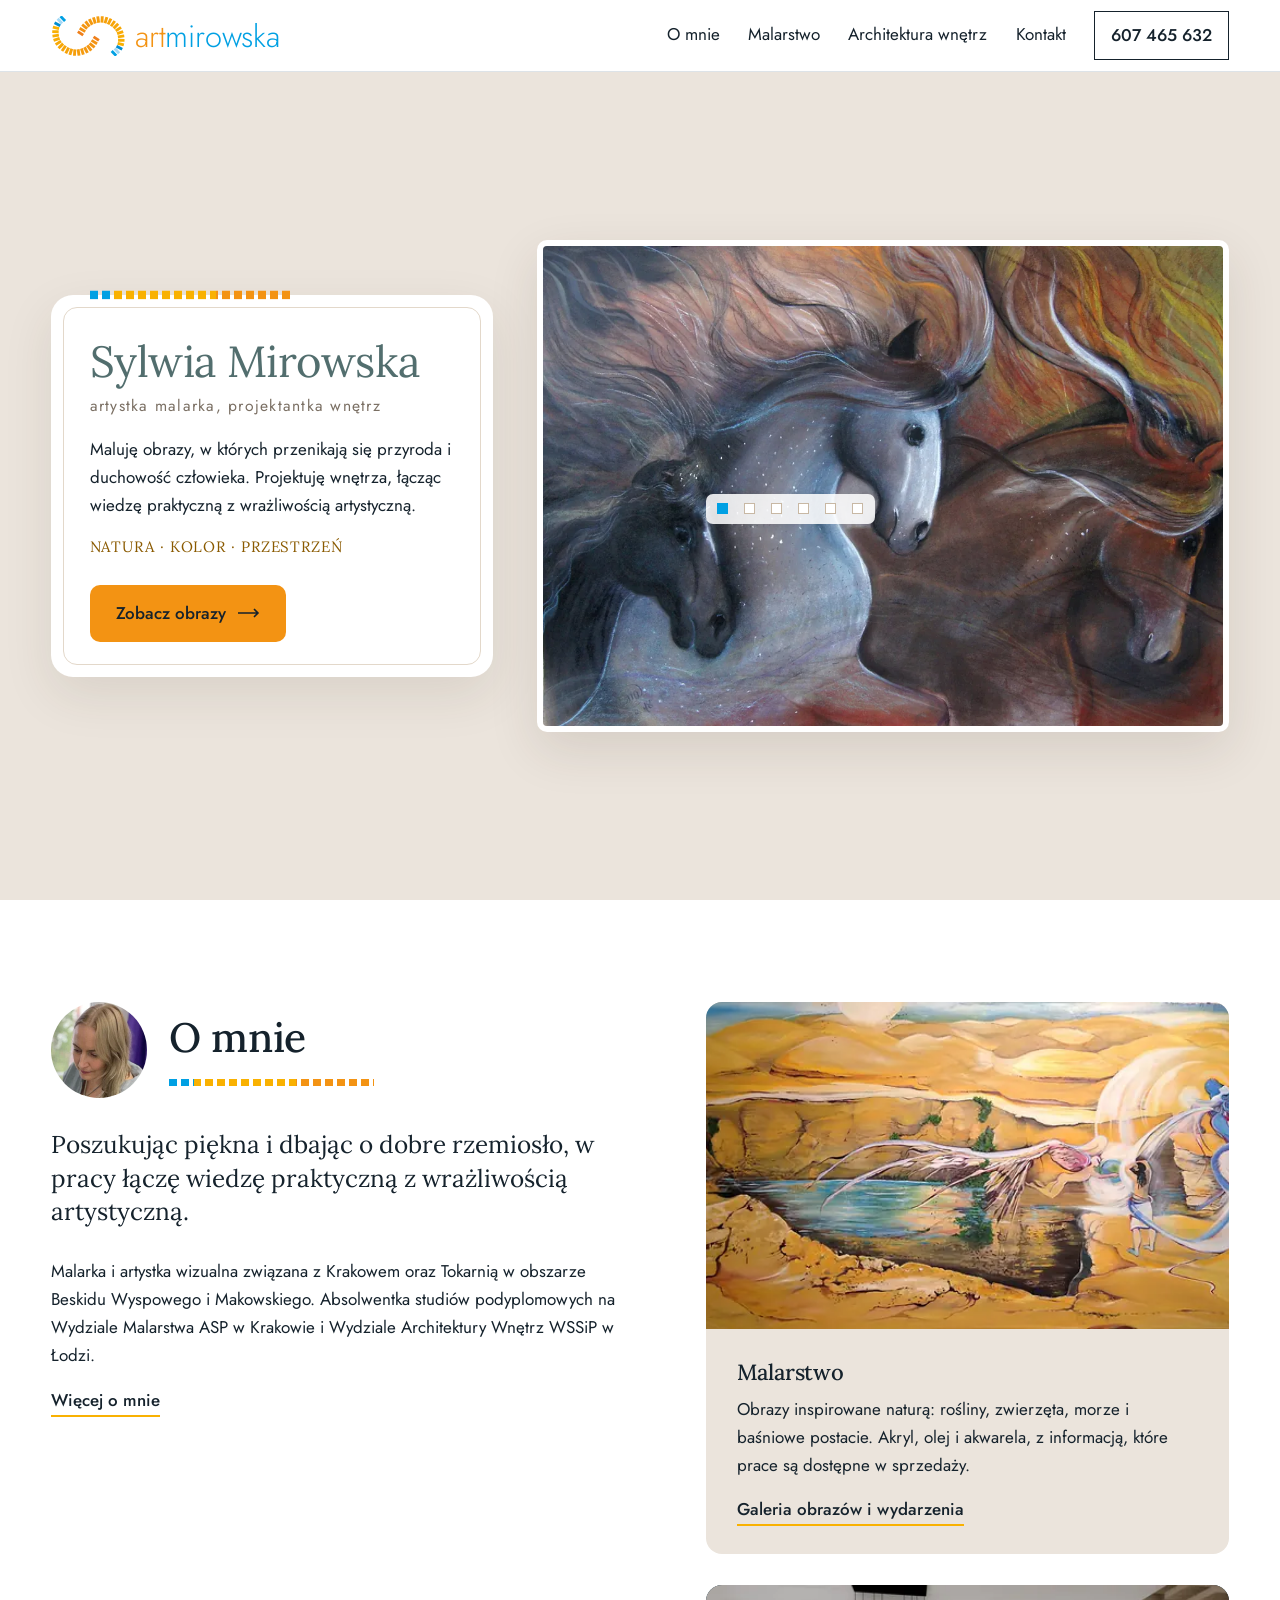
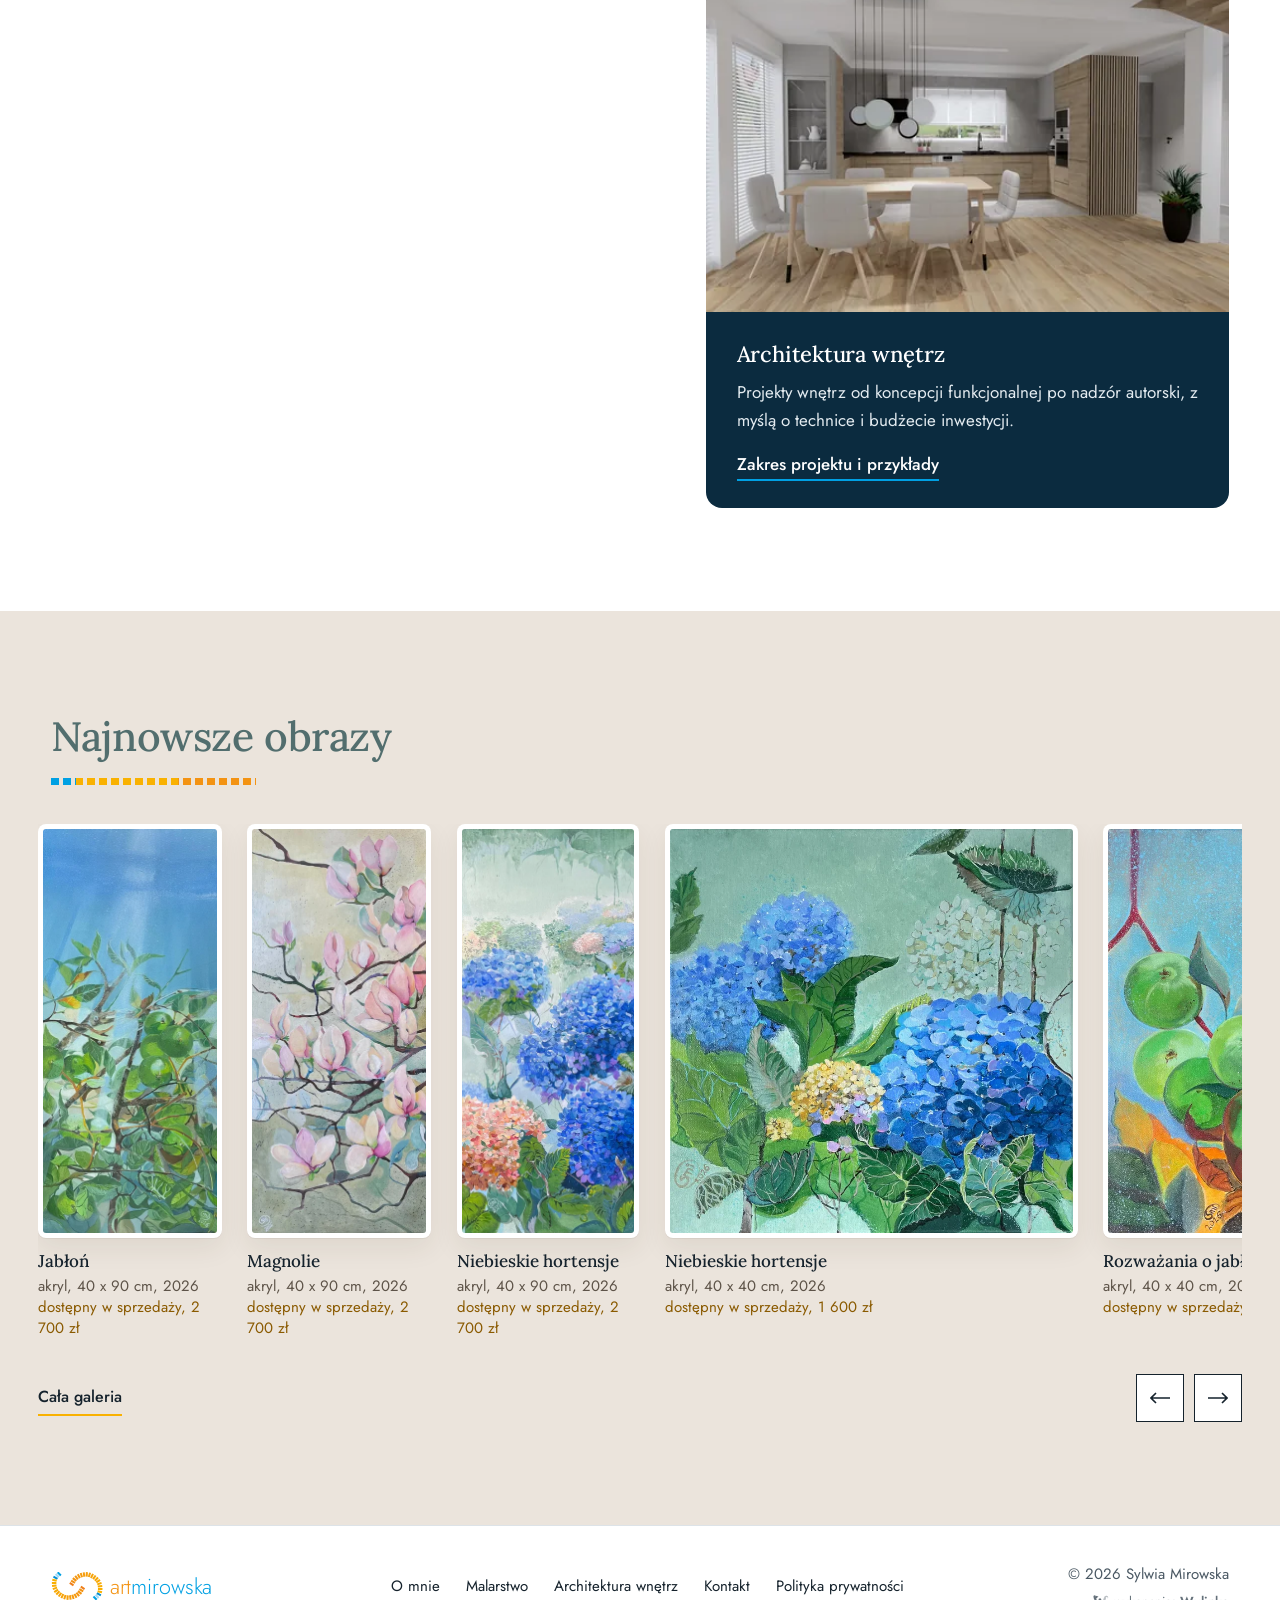
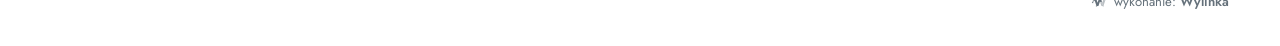
==== commit 1dc6ca1e: "Ceny przy obrazach w sprzedazy bezposredniej, status w powiekszeniu, bez Zimowej wiewiorki" ====
--- a/index.html
+++ b/index.html
@@ -12,7 +12,7 @@
 <link rel="preload" href="fonts/lora-rdzen.woff2" as="font" type="font/woff2" crossorigin>
 <link rel="preload" href="fonts/jost-rdzen.woff2" as="font" type="font/woff2" crossorigin>
 <link rel="preload" as="image" type="image/webp" imagesrcset="foto/h-dzikosc-720.webp 720w, foto/h-dzikosc-1100.webp 1100w, foto/h-dzikosc-1417.webp 1417w" imagesizes="(max-width:760px) 96vw, (max-width:960px) 92vw, 60vw" fetchpriority="high">
-<link rel="stylesheet" href="style.css?v=2711f">
+<link rel="stylesheet" href="style.css?v=2711i">
 </head>
 <body>
 <a class="skip" href="#tresc">Przejdź do treści</a>
@@ -59,7 +59,7 @@
 <section class="sek krem">
 <div class="wrap"><h2>Najnowsze obrazy</h2><span class="kr" aria-hidden="true"></span></div>
 <div class="pas-w" style="margin-top:clamp(28px,3vw,48px)">
-<div class="pas" id="pas-mal" data-tor><figure class="ob" data-st="dost" style="--r:0.4431"><button type="button" data-lb="mal" data-src="foto/m-jablon-709.webp" data-mid="foto/m-jablon-709.webp" data-cap="Jabłoń - akryl, 40 x 90 cm, 2026, dostępny w sprzedaży"><img data-src="foto/m-jablon-360.webp" data-srcset="foto/m-jablon-360.webp 360w, foto/m-jablon-709.webp 709w" sizes="(max-width:760px) 133px, 208px" width="360" height="812" decoding="async" alt="Jabłoń"></button><figcaption><b>Jabłoń</b><span>akryl, 40 x 90 cm, 2026</span><br><em>dostępny w sprzedaży</em></figcaption></figure><figure class="ob" data-st="dost" style="--r:0.4437"><button type="button" data-lb="mal" data-src="foto/m-magnolie-710.webp" data-mid="foto/m-magnolie-710.webp" data-cap="Magnolie - akryl, 40 x 90 cm, 2026, dostępny w sprzedaży"><img data-src="foto/m-magnolie-360.webp" data-srcset="foto/m-magnolie-360.webp 360w, foto/m-magnolie-710.webp 710w" sizes="(max-width:760px) 133px, 209px" width="360" height="811" decoding="async" alt="Magnolie"></button><figcaption><b>Magnolie</b><span>akryl, 40 x 90 cm, 2026</span><br><em>dostępny w sprzedaży</em></figcaption></figure><figure class="ob" data-st="dost" style="--r:0.4412"><button type="button" data-lb="mal" data-src="foto/m-hortensje-90-706.webp" data-mid="foto/m-hortensje-90-706.webp" data-cap="Niebieskie hortensje - akryl, 40 x 90 cm, 2026, dostępny w sprzedaży"><img data-src="foto/m-hortensje-90-360.webp" data-srcset="foto/m-hortensje-90-360.webp 360w, foto/m-hortensje-90-706.webp 706w" sizes="(max-width:760px) 132px, 207px" width="360" height="816" decoding="async" alt="Niebieskie hortensje"></button><figcaption><b>Niebieskie hortensje</b><span>akryl, 40 x 90 cm, 2026</span><br><em>dostępny w sprzedaży</em></figcaption></figure><figure class="ob" data-st="dost" style="--r:0.9973"><button type="button" data-lb="mal" data-src="foto/m-hortensje-40-1473.webp" data-mid="foto/m-hortensje-40-720.webp" data-cap="Niebieskie hortensje - akryl, 40 x 40 cm, 2026, dostępny w sprzedaży"><img data-src="foto/m-hortensje-40-360.webp" data-srcset="foto/m-hortensje-40-360.webp 360w, foto/m-hortensje-40-720.webp 720w, foto/m-hortensje-40-1200.webp 1200w, foto/m-hortensje-40-1473.webp 1473w" sizes="(max-width:760px) 299px, 469px" width="360" height="361" decoding="async" alt="Niebieskie hortensje"></button><figcaption><b>Niebieskie hortensje</b><span>akryl, 40 x 40 cm, 2026</span><br><em>dostępny w sprzedaży</em></figcaption></figure><figure class="ob" data-st="dost" style="--r:0.9946"><button type="button" data-lb="mal" data-src="foto/m-rozwazania-1472.webp" data-mid="foto/m-rozwazania-720.webp" data-cap="Rozważania o jabłoni - akryl, 40 x 40 cm, 2026, dostępny w sprzedaży"><img data-src="foto/m-rozwazania-360.webp" data-srcset="foto/m-rozwazania-360.webp 360w, foto/m-rozwazania-720.webp 720w, foto/m-rozwazania-1200.webp 1200w, foto/m-rozwazania-1472.webp 1472w" sizes="(max-width:760px) 298px, 467px" width="360" height="362" decoding="async" alt="Rozważania o jabłoni"></button><figcaption><b>Rozważania o jabłoni</b><span>akryl, 40 x 40 cm, 2026</span><br><em>dostępny w sprzedaży</em></figcaption></figure><figure class="ob" data-st="dost" style="--r:1.3333"><button type="button" data-lb="mal" data-src="foto/m-toscania-1800.webp" data-mid="foto/m-toscania-720.webp" data-cap="Wiejski pejzaż Toscanii - akryl w passe-partout, 45 x 60 cm, 2022, dostępny w sprzedaży"><img data-src="foto/m-toscania-360.webp" data-srcset="foto/m-toscania-360.webp 360w, foto/m-toscania-720.webp 720w, foto/m-toscania-1200.webp 1200w, foto/m-toscania-1800.webp 1800w" sizes="(max-width:760px) 400px, 627px" width="360" height="270" decoding="async" alt="Wiejski pejzaż Toscanii"></button><figcaption><b>Wiejski pejzaż Toscanii</b><span>akryl w passe-partout, 45 x 60 cm, 2022</span><br><em>dostępny w sprzedaży</em></figcaption></figure><figure class="ob" data-st="dost" style="--r:0.7599"><button type="button" data-lb="mal" data-src="foto/m-biedronki-1800.webp" data-mid="foto/m-biedronki-720.webp" data-cap="Biedronki i zielony groszek - akwarela, 56 x 42 cm, 2022, dostępny w sprzedaży"><img data-src="foto/m-biedronki-360.webp" data-srcset="foto/m-biedronki-360.webp 360w, foto/m-biedronki-720.webp 720w, foto/m-biedronki-1200.webp 1200w, foto/m-biedronki-1800.webp 1800w" sizes="(max-width:760px) 228px, 357px" width="360" height="474" decoding="async" alt="Biedronki i zielony groszek"></button><figcaption><b>Biedronki i zielony groszek</b><span>akwarela, 56 x 42 cm, 2022</span><br><em>dostępny w sprzedaży</em></figcaption></figure><figure class="ob" data-st="dost" style="--r:0.8370"><button type="button" data-lb="mal" data-src="foto/m-dalie-1800.webp" data-mid="foto/m-dalie-720.webp" data-cap="Amarantowe dalie - akryl, 60 x 70 cm, 2021, dostępny w sprzedaży"><img data-src="foto/m-dalie-360.webp" data-srcset="foto/m-dalie-360.webp 360w, foto/m-dalie-720.webp 720w, foto/m-dalie-1200.webp 1200w, foto/m-dalie-1800.webp 1800w" sizes="(max-width:760px) 251px, 393px" width="360" height="430" decoding="async" alt="Amarantowe dalie"></button><figcaption><b>Amarantowe dalie</b><span>akryl, 60 x 70 cm, 2021</span><br><em>dostępny w sprzedaży</em></figcaption></figure><figure class="ob" data-st="dost" style="--r:0.7575"><button type="button" data-lb="mal" data-src="foto/m-bzy-1640.webp" data-mid="foto/m-bzy-720.webp" data-cap="Bzy - akwarela, 42 x 56 cm, 2018, dostępny w sprzedaży"><img data-src="foto/m-bzy-360.webp" data-srcset="foto/m-bzy-360.webp 360w, foto/m-bzy-720.webp 720w, foto/m-bzy-1200.webp 1200w, foto/m-bzy-1640.webp 1640w" sizes="(max-width:760px) 227px, 356px" width="360" height="475" decoding="async" alt="Bzy"></button><figcaption><b>Bzy</b><span>akwarela, 42 x 56 cm, 2018</span><br><em>dostępny w sprzedaży</em></figcaption></figure><figure class="ob" data-st="gal" style="--r:0.9988"><button type="button" data-lb="mal" data-src="foto/m-szpak-1598.webp" data-mid="foto/m-szpak-720.webp" data-cap="Szpak i konwalie - akryl na płótnie, 60 x 60 cm, 2026, dostępny w sprzedaży"><img data-src="foto/m-szpak-360.webp" data-srcset="foto/m-szpak-360.webp 360w, foto/m-szpak-720.webp 720w, foto/m-szpak-1200.webp 1200w, foto/m-szpak-1598.webp 1598w" sizes="(max-width:760px) 300px, 469px" width="360" height="360" decoding="async" alt="Szpak i konwalie"></button><figcaption><b>Szpak i konwalie</b><span>akryl na płótnie, 60 x 60 cm, 2026</span><br><em>dostępny w sprzedaży</em><br><a class="gal" href="https://www.gallerystore.pl/malarstwo/sylwia-mirowska/szpak-i-konwalie" target="_blank" rel="noopener">w galerii Gallerystore</a></figcaption></figure><figure class="ob" data-st="gal" style="--r:0.8744"><button type="button" data-lb="mal" data-src="foto/m-meduzy-1378.webp" data-mid="foto/m-meduzy-720.webp" data-cap="Spokój morza - meduzy i turkusy - akryl na płótnie, 80 x 90 cm, 2026, dostępny w sprzedaży"><img data-src="foto/m-meduzy-360.webp" data-srcset="foto/m-meduzy-360.webp 360w, foto/m-meduzy-720.webp 720w, foto/m-meduzy-1200.webp 1200w, foto/m-meduzy-1378.webp 1378w" sizes="(max-width:760px) 262px, 411px" width="360" height="412" decoding="async" alt="Spokój morza - meduzy i turkusy"></button><figcaption><b>Spokój morza - meduzy i turkusy</b><span>akryl na płótnie, 80 x 90 cm, 2026</span><br><em>dostępny w sprzedaży</em><br><a class="gal" href="https://www.gallerystore.pl/malarstwo/sylwia-mirowska/meduzy" target="_blank" rel="noopener">w galerii Gallerystore</a></figcaption></figure><figure class="ob" data-st="gal" style="--r:0.8351"><button type="button" data-lb="mal" data-src="foto/m-perliczki-1170.webp" data-mid="foto/m-perliczki-720.webp" data-cap="Perliczki w śniegu - akryl na płótnie, 50 x 60 cm, 2026, dostępny w sprzedaży"><img data-src="foto/m-perliczki-360.webp" data-srcset="foto/m-perliczki-360.webp 360w, foto/m-perliczki-720.webp 720w, foto/m-perliczki-1170.webp 1170w" sizes="(max-width:760px) 251px, 393px" width="360" height="431" decoding="async" alt="Perliczki w śniegu"></button><figcaption><b>Perliczki w śniegu</b><span>akryl na płótnie, 50 x 60 cm, 2026</span><br><em>dostępny w sprzedaży</em><br><a class="gal" href="https://www.gallerystore.pl/malarstwo/sylwia-mirowska/perliczki-w-sniegu" target="_blank" rel="noopener">w galerii Gallerystore</a></figcaption></figure><figure class="ob" data-st="gal" style="--r:1.0287"><button type="button" data-lb="mal" data-src="foto/m-mimoza-1111.webp" data-mid="foto/m-mimoza-720.webp" data-cap="Mimoza i słowik - akryl na płótnie, 60 x 60 cm, 2026, dostępny w sprzedaży"><img data-src="foto/m-mimoza-360.webp" data-srcset="foto/m-mimoza-360.webp 360w, foto/m-mimoza-720.webp 720w, foto/m-mimoza-1111.webp 1111w" sizes="(max-width:760px) 309px, 483px" width="360" height="350" decoding="async" alt="Mimoza i słowik"></button><figcaption><b>Mimoza i słowik</b><span>akryl na płótnie, 60 x 60 cm, 2026</span><br><em>dostępny w sprzedaży</em><br><a class="gal" href="https://www.gallerystore.pl/malarstwo/sylwia-mirowska/ptaki-mimoza-i-slowik" target="_blank" rel="noopener">w galerii Gallerystore</a></figcaption></figure><figure class="ob" data-st="gal" style="--r:1.0094"><button type="button" data-lb="mal" data-src="foto/m-lodz40-1499.webp" data-mid="foto/m-lodz40-720.webp" data-cap="Łódź - akryl na płótnie, 40 x 40 cm, 2026, dostępny w sprzedaży"><img data-src="foto/m-lodz40-360.webp" data-srcset="foto/m-lodz40-360.webp 360w, foto/m-lodz40-720.webp 720w, foto/m-lodz40-1200.webp 1200w, foto/m-lodz40-1499.webp 1499w" sizes="(max-width:760px) 303px, 474px" width="360" height="357" decoding="async" alt="Łódź"></button><figcaption><b>Łódź</b><span>akryl na płótnie, 40 x 40 cm, 2026</span><br><em>dostępny w sprzedaży</em><br><a class="gal" href="https://www.gallerystore.pl/malarstwo/sylwia-mirowska/lodz" target="_blank" rel="noopener">w galerii Gallerystore</a></figcaption></figure><figure class="ob" data-st="gal" style="--r:0.7410"><button type="button" data-lb="mal" data-src="foto/m-plitwickie-1176.webp" data-mid="foto/m-plitwickie-720.webp" data-cap="Plitwickie jeziora - ryby - akryl na płótnie, 60 x 80 cm, 2025, dostępny w sprzedaży"><img data-src="foto/m-plitwickie-360.webp" data-srcset="foto/m-plitwickie-360.webp 360w, foto/m-plitwickie-720.webp 720w, foto/m-plitwickie-1176.webp 1176w" sizes="(max-width:760px) 222px, 348px" width="360" height="486" decoding="async" alt="Plitwickie jeziora - ryby"></button><figcaption><b>Plitwickie jeziora - ryby</b><span>akryl na płótnie, 60 x 80 cm, 2025</span><br><em>dostępny w sprzedaży</em><br><a class="gal" href="https://www.gallerystore.pl/malarstwo/sylwia-mirowska/ryby" target="_blank" rel="noopener">w galerii Gallerystore</a></figcaption></figure><figure class="ob" data-st="gal" style="--r:1.0000"><button type="button" data-lb="mal" data-src="foto/m-irysy-1800.webp" data-mid="foto/m-irysy-720.webp" data-cap="Irysy - kosaciec syberyjski - akryl, 40 x 40 cm, 2025, dostępny w sprzedaży"><img data-src="foto/m-irysy-360.webp" data-srcset="foto/m-irysy-360.webp 360w, foto/m-irysy-720.webp 720w, foto/m-irysy-1200.webp 1200w, foto/m-irysy-1800.webp 1800w" sizes="(max-width:760px) 300px, 470px" width="360" height="360" decoding="async" alt="Irysy - kosaciec syberyjski"></button><figcaption><b>Irysy - kosaciec syberyjski</b><span>akryl, 40 x 40 cm, 2025</span><br><em>dostępny w sprzedaży</em><br><a class="gal" href="https://www.gallerystore.pl/malarstwo/sylwia-mirowska/irysy" target="_blank" rel="noopener">w galerii Gallerystore</a></figcaption></figure><figure class="ob" data-st="gal" style="--r:0.8151"><button type="button" data-lb="mal" data-src="foto/m-hortensje-842.webp" data-mid="foto/m-hortensje-720.webp" data-cap="Białe hortensje i czapla - akryl na płótnie, 50 x 60 cm, 2025, dostępny w sprzedaży"><img data-src="foto/m-hortensje-360.webp" data-srcset="foto/m-hortensje-360.webp 360w, foto/m-hortensje-720.webp 720w, foto/m-hortensje-842.webp 842w" sizes="(max-width:760px) 245px, 383px" width="360" height="442" decoding="async" alt="Białe hortensje i czapla"></button><figcaption><b>Białe hortensje i czapla</b><span>akryl na płótnie, 50 x 60 cm, 2025</span><br><em>dostępny w sprzedaży</em><br><a class="gal" href="https://www.gallerystore.pl/malarstwo/sylwia-mirowska/biale-hortensje-i-czapla" target="_blank" rel="noopener">w galerii Gallerystore</a></figcaption></figure><figure class="ob" data-st="gal" style="--r:0.7376"><button type="button" data-lb="mal" data-src="foto/m-czerwona-lodz-1800.webp" data-mid="foto/m-czerwona-lodz-720.webp" data-cap="Czerwona łódź - akwarela, 56 x 42 cm, 2023, dostępny w sprzedaży"><img data-src="foto/m-czerwona-lodz-360.webp" data-srcset="foto/m-czerwona-lodz-360.webp 360w, foto/m-czerwona-lodz-720.webp 720w, foto/m-czerwona-lodz-1200.webp 1200w, foto/m-czerwona-lodz-1800.webp 1800w" sizes="(max-width:760px) 221px, 347px" width="360" height="488" decoding="async" alt="Czerwona łódź"></button><figcaption><b>Czerwona łódź</b><span>akwarela, 56 x 42 cm, 2023</span><br><em>dostępny w sprzedaży</em><br><a class="gal" href="https://www.gallerystore.pl/malarstwo/sylwia-mirowska/czerwona-lodz" target="_blank" rel="noopener">w galerii Gallerystore</a></figcaption></figure><figure class="ob" data-st="gal" style="--r:0.7498"><button type="button" data-lb="mal" data-src="foto/m-fuksja-842.webp" data-mid="foto/m-fuksja-720.webp" data-cap="Fuksja - gra cieni - akwarela na papierze, 42 x 56 cm, 2022, dostępny w sprzedaży"><img data-src="foto/m-fuksja-360.webp" data-srcset="foto/m-fuksja-360.webp 360w, foto/m-fuksja-720.webp 720w, foto/m-fuksja-842.webp 842w" sizes="(max-width:760px) 225px, 352px" width="360" height="480" decoding="async" alt="Fuksja - gra cieni"></button><figcaption><b>Fuksja - gra cieni</b><span>akwarela na papierze, 42 x 56 cm, 2022</span><br><em>dostępny w sprzedaży</em><br><a class="gal" href="https://www.gallerystore.pl/malarstwo/sylwia-mirowska/fuksja-gra-cieni" target="_blank" rel="noopener">w galerii Gallerystore</a></figcaption></figure><figure class="ob" data-st="gal" style="--r:0.7500"><button type="button" data-lb="mal" data-src="foto/m-piwonie-1800.webp" data-mid="foto/m-piwonie-720.webp" data-cap="Piwonie - akryl na płótnie, 45 x 60 cm, 2022, dostępny w sprzedaży"><img data-src="foto/m-piwonie-360.webp" data-srcset="foto/m-piwonie-360.webp 360w, foto/m-piwonie-720.webp 720w, foto/m-piwonie-1200.webp 1200w, foto/m-piwonie-1800.webp 1800w" sizes="(max-width:760px) 225px, 352px" width="360" height="480" decoding="async" alt="Piwonie"></button><figcaption><b>Piwonie</b><span>akryl na płótnie, 45 x 60 cm, 2022</span><br><em>dostępny w sprzedaży</em><br><a class="gal" href="https://www.gallerystore.pl/malarstwo/sylwia-mirowska/piwonie" target="_blank" rel="noopener">w galerii Gallerystore</a></figcaption></figure><figure class="ob" data-st="nie" style="--r:0.5102"><button type="button" data-lb="mal" data-src="foto/k-trzmiele-1000.webp" data-mid="foto/k-trzmiele-520.webp" data-cap="Cztery pracowite trzmiele - kadr: olej na desce, 50 x 70 cm, 2021"><img data-src="foto/k-trzmiele-300.webp" data-srcset="foto/k-trzmiele-300.webp 300w, foto/k-trzmiele-520.webp 520w, foto/k-trzmiele-1000.webp 1000w" sizes="(max-width:760px) 153px, 240px" width="300" height="588" decoding="async" alt="Cztery pracowite trzmiele"></button><figcaption><b>Cztery pracowite trzmiele</b><span>kadr: olej na desce, 50 x 70 cm, 2021</span><br><em class="nie">niedostępny</em></figcaption></figure><figure class="ob" data-st="nie" style="--r:0.7400"><button type="button" data-lb="mal" data-src="foto/g-czapla-740.webp" data-mid="foto/g-czapla-385.webp" data-cap="Czapla i lilie wodne - akryl na płótnie, 60 x 80 cm, 2023"><img data-src="foto/g-czapla-222.webp" data-srcset="foto/g-czapla-222.webp 222w, foto/g-czapla-385.webp 385w, foto/g-czapla-740.webp 740w" sizes="(max-width:760px) 222px, 348px" width="222" height="300" decoding="async" alt="Czapla i lilie wodne"></button><figcaption><b>Czapla i lilie wodne</b><span>akryl na płótnie, 60 x 80 cm, 2023</span><br><em class="nie">niedostępny</em></figcaption></figure><figure class="ob" data-st="nie" style="--r:0.8800"><button type="button" data-lb="mal" data-src="foto/g-droga-880.webp" data-mid="foto/g-droga-458.webp" data-cap="Droga na grecką plażę - olej na płótnie, 90 x 80 cm, 2019"><img data-src="foto/g-droga-264.webp" data-srcset="foto/g-droga-264.webp 264w, foto/g-droga-458.webp 458w, foto/g-droga-880.webp 880w" sizes="(max-width:760px) 264px, 414px" width="264" height="300" decoding="async" alt="Droga na grecką plażę"></button><figcaption><b>Droga na grecką plażę</b><span>olej na płótnie, 90 x 80 cm, 2019</span><br><em class="nie">niedostępny</em></figcaption></figure><figure class="ob" data-st="nie" style="--r:0.8120"><button type="button" data-lb="mal" data-src="foto/g-lew-812.webp" data-mid="foto/g-lew-422.webp" data-cap="Odpoczywający lew wenecki - płótno, 100 x 80 cm, 2015, cykl „Planeta Smi”"><img data-src="foto/g-lew-244.webp" data-srcset="foto/g-lew-244.webp 244w, foto/g-lew-422.webp 422w, foto/g-lew-812.webp 812w" sizes="(max-width:760px) 244px, 382px" width="244" height="300" decoding="async" alt="Odpoczywający lew wenecki"></button><figcaption><b>Odpoczywający lew wenecki</b><span>płótno, 100 x 80 cm, 2015, cykl „Planeta Smi”</span><br><em class="nie">niedostępny</em></figcaption></figure><figure class="ob" data-st="nie" style="--r:1.1650"><button type="button" data-lb="mal" data-src="foto/g-wiewiorka-1165.webp" data-mid="foto/g-wiewiorka-606.webp" data-cap="Zimowa wiewiórka - akryl na płótnie, 70 x 60 cm, 2020"><img data-src="foto/g-wiewiorka-350.webp" data-srcset="foto/g-wiewiorka-350.webp 350w, foto/g-wiewiorka-606.webp 606w, foto/g-wiewiorka-1165.webp 1165w" sizes="(max-width:760px) 350px, 548px" width="350" height="300" decoding="async" alt="Zimowa wiewiórka"></button><figcaption><b>Zimowa wiewiórka</b><span>akryl na płótnie, 70 x 60 cm, 2020</span><br><em class="nie">niedostępny</em></figcaption></figure><figure class="ob" data-st="nie" style="--r:1.2830"><button type="button" data-lb="mal" data-src="foto/g-bazanty-1283.webp" data-mid="foto/g-bazanty-667.webp" data-cap="Bażanty w ogrodzie - płótno, 80 x 90 cm, 2017, cykl „Natura”"><img data-src="foto/g-bazanty-385.webp" data-srcset="foto/g-bazanty-385.webp 385w, foto/g-bazanty-667.webp 667w, foto/g-bazanty-1283.webp 1283w" sizes="(max-width:760px) 385px, 603px" width="385" height="300" decoding="async" alt="Bażanty w ogrodzie"></button><figcaption><b>Bażanty w ogrodzie</b><span>płótno, 80 x 90 cm, 2017, cykl „Natura”</span><br><em class="nie">niedostępny</em></figcaption></figure><figure class="ob" data-st="nie" style="--r:0.7960"><button type="button" data-lb="mal" data-src="foto/g-winniczki-796.webp" data-mid="foto/g-winniczki-414.webp" data-cap="Winniczki w deszczu - akryl na płótnie, 100 x 80 cm, 2021"><img data-src="foto/g-winniczki-239.webp" data-srcset="foto/g-winniczki-239.webp 239w, foto/g-winniczki-414.webp 414w, foto/g-winniczki-796.webp 796w" sizes="(max-width:760px) 239px, 374px" width="239" height="300" decoding="async" alt="Winniczki w deszczu"></button><figcaption><b>Winniczki w deszczu</b><span>akryl na płótnie, 100 x 80 cm, 2021</span><br><em class="nie">niedostępny</em></figcaption></figure><figure class="ob" data-st="nie" style="--r:0.7500"><button type="button" data-lb="mal" data-src="foto/g-niewinnosc-750.webp" data-mid="foto/g-niewinnosc-390.webp" data-cap="Niewinność - płótno, 100 x 80 cm, 2019, cykl „Planeta Smi”"><img data-src="foto/g-niewinnosc-225.webp" data-srcset="foto/g-niewinnosc-225.webp 225w, foto/g-niewinnosc-390.webp 390w, foto/g-niewinnosc-750.webp 750w" sizes="(max-width:760px) 225px, 352px" width="225" height="300" decoding="async" alt="Niewinność"></button><figcaption><b>Niewinność</b><span>płótno, 100 x 80 cm, 2019, cykl „Planeta Smi”</span><br><em class="nie">niedostępny</em></figcaption></figure><figure class="ob" data-st="nie" style="--r:0.7790"><button type="button" data-lb="mal" data-src="foto/g-kosy-779.webp" data-mid="foto/g-kosy-405.webp" data-cap="Kosy i szpak - płótno, 100 x 80 cm, 2016, cykl „Natura”"><img data-src="foto/g-kosy-234.webp" data-srcset="foto/g-kosy-234.webp 234w, foto/g-kosy-405.webp 405w, foto/g-kosy-779.webp 779w" sizes="(max-width:760px) 234px, 366px" width="234" height="300" decoding="async" alt="Kosy i szpak"></button><figcaption><b>Kosy i szpak</b><span>płótno, 100 x 80 cm, 2016, cykl „Natura”</span><br><em class="nie">niedostępny</em></figcaption></figure><figure class="ob" data-st="nie" style="--r:1.0090"><button type="button" data-lb="mal" data-src="foto/g-paprocie-1009.webp" data-mid="foto/g-paprocie-525.webp" data-cap="Nocne paprocie - płótno, 60 x 60 cm, 2017, cykl „Natura”"><img data-src="foto/g-paprocie-303.webp" data-srcset="foto/g-paprocie-303.webp 303w, foto/g-paprocie-525.webp 525w, foto/g-paprocie-1009.webp 1009w" sizes="(max-width:760px) 303px, 474px" width="303" height="300" decoding="async" alt="Nocne paprocie"></button><figcaption><b>Nocne paprocie</b><span>płótno, 60 x 60 cm, 2017, cykl „Natura”</span><br><em class="nie">niedostępny</em></figcaption></figure><figure class="ob" data-st="nie" style="--r:1.1660"><button type="button" data-lb="mal" data-src="foto/g-smoki-1166.webp" data-mid="foto/g-smoki-606.webp" data-cap="Smoki ogniste - karton, 80 x 70 cm, 2012, cykl „Planeta Smi”"><img data-src="foto/g-smoki-350.webp" data-srcset="foto/g-smoki-350.webp 350w, foto/g-smoki-606.webp 606w, foto/g-smoki-1166.webp 1166w" sizes="(max-width:760px) 350px, 548px" width="350" height="300" decoding="async" alt="Smoki ogniste"></button><figcaption><b>Smoki ogniste</b><span>karton, 80 x 70 cm, 2012, cykl „Planeta Smi”</span><br><em class="nie">niedostępny</em></figcaption></figure><figure class="ob" data-st="nie" style="--r:0.7500"><button type="button" data-lb="mal" data-src="foto/g-kamieniczki-750.webp" data-mid="foto/g-kamieniczki-390.webp" data-cap="Kamieniczki 6, Wenecja - akwarela i tusz, 34 x 46 cm, 2019"><img data-src="foto/g-kamieniczki-225.webp" data-srcset="foto/g-kamieniczki-225.webp 225w, foto/g-kamieniczki-390.webp 390w, foto/g-kamieniczki-750.webp 750w" sizes="(max-width:760px) 225px, 352px" width="225" height="300" decoding="async" alt="Kamieniczki 6, Wenecja"></button><figcaption><b>Kamieniczki 6, Wenecja</b><span>akwarela i tusz, 34 x 46 cm, 2019</span><br><em class="nie">niedostępny</em></figcaption></figure><figure class="ob" data-st="nie" style="--r:2.0160"><button type="button" data-lb="mal" data-src="foto/g-pustynia-1400.webp" data-mid="foto/g-pustynia-1048.webp" data-cap="W każdym z nas jest pustynia - olej na płótnie, 60 x 120 cm, 2016"><img data-src="foto/g-pustynia-605.webp" data-srcset="foto/g-pustynia-605.webp 605w, foto/g-pustynia-1048.webp 1048w, foto/g-pustynia-1400.webp 1400w" sizes="(max-width:760px) 605px, 948px" width="605" height="300" decoding="async" alt="W każdym z nas jest pustynia"></button><figcaption><b>W każdym z nas jest pustynia</b><span>olej na płótnie, 60 x 120 cm, 2016</span><br><em class="nie">niedostępny</em></figcaption></figure></div>
+<div class="pas" id="pas-mal" data-tor><figure class="ob" data-st="dost" style="--r:0.4431"><button type="button" data-lb="mal" data-src="foto/m-jablon-709.webp" data-mid="foto/m-jablon-709.webp" data-cap="Jabłoń - akryl, 40 x 90 cm, 2026"><img data-src="foto/m-jablon-360.webp" data-srcset="foto/m-jablon-360.webp 360w, foto/m-jablon-709.webp 709w" sizes="(max-width:760px) 133px, 208px" width="360" height="812" decoding="async" alt="Jabłoń"></button><figcaption><b>Jabłoń</b><span>akryl, 40 x 90 cm, 2026</span><br><em>dostępny w sprzedaży, 2 700 zł</em></figcaption></figure><figure class="ob" data-st="dost" style="--r:0.4437"><button type="button" data-lb="mal" data-src="foto/m-magnolie-710.webp" data-mid="foto/m-magnolie-710.webp" data-cap="Magnolie - akryl, 40 x 90 cm, 2026"><img data-src="foto/m-magnolie-360.webp" data-srcset="foto/m-magnolie-360.webp 360w, foto/m-magnolie-710.webp 710w" sizes="(max-width:760px) 133px, 209px" width="360" height="811" decoding="async" alt="Magnolie"></button><figcaption><b>Magnolie</b><span>akryl, 40 x 90 cm, 2026</span><br><em>dostępny w sprzedaży, 2 700 zł</em></figcaption></figure><figure class="ob" data-st="dost" style="--r:0.4412"><button type="button" data-lb="mal" data-src="foto/m-hortensje-90-706.webp" data-mid="foto/m-hortensje-90-706.webp" data-cap="Niebieskie hortensje - akryl, 40 x 90 cm, 2026"><img data-src="foto/m-hortensje-90-360.webp" data-srcset="foto/m-hortensje-90-360.webp 360w, foto/m-hortensje-90-706.webp 706w" sizes="(max-width:760px) 132px, 207px" width="360" height="816" decoding="async" alt="Niebieskie hortensje"></button><figcaption><b>Niebieskie hortensje</b><span>akryl, 40 x 90 cm, 2026</span><br><em>dostępny w sprzedaży, 2 700 zł</em></figcaption></figure><figure class="ob" data-st="dost" style="--r:0.9973"><button type="button" data-lb="mal" data-src="foto/m-hortensje-40-1473.webp" data-mid="foto/m-hortensje-40-720.webp" data-cap="Niebieskie hortensje - akryl, 40 x 40 cm, 2026"><img data-src="foto/m-hortensje-40-360.webp" data-srcset="foto/m-hortensje-40-360.webp 360w, foto/m-hortensje-40-720.webp 720w, foto/m-hortensje-40-1200.webp 1200w, foto/m-hortensje-40-1473.webp 1473w" sizes="(max-width:760px) 299px, 469px" width="360" height="361" decoding="async" alt="Niebieskie hortensje"></button><figcaption><b>Niebieskie hortensje</b><span>akryl, 40 x 40 cm, 2026</span><br><em>dostępny w sprzedaży, 1 600 zł</em></figcaption></figure><figure class="ob" data-st="dost" style="--r:0.9946"><button type="button" data-lb="mal" data-src="foto/m-rozwazania-1472.webp" data-mid="foto/m-rozwazania-720.webp" data-cap="Rozważania o jabłoni - akryl, 40 x 40 cm, 2026"><img data-src="foto/m-rozwazania-360.webp" data-srcset="foto/m-rozwazania-360.webp 360w, foto/m-rozwazania-720.webp 720w, foto/m-rozwazania-1200.webp 1200w, foto/m-rozwazania-1472.webp 1472w" sizes="(max-width:760px) 298px, 467px" width="360" height="362" decoding="async" alt="Rozważania o jabłoni"></button><figcaption><b>Rozważania o jabłoni</b><span>akryl, 40 x 40 cm, 2026</span><br><em>dostępny w sprzedaży, 1 600 zł</em></figcaption></figure><figure class="ob" data-st="dost" style="--r:1.3333"><button type="button" data-lb="mal" data-src="foto/m-toscania-1800.webp" data-mid="foto/m-toscania-720.webp" data-cap="Wiejski pejzaż Toscanii - akryl w passe-partout, 45 x 60 cm, 2022"><img data-src="foto/m-toscania-360.webp" data-srcset="foto/m-toscania-360.webp 360w, foto/m-toscania-720.webp 720w, foto/m-toscania-1200.webp 1200w, foto/m-toscania-1800.webp 1800w" sizes="(max-width:760px) 400px, 627px" width="360" height="270" decoding="async" alt="Wiejski pejzaż Toscanii"></button><figcaption><b>Wiejski pejzaż Toscanii</b><span>akryl w passe-partout, 45 x 60 cm, 2022</span><br><em>dostępny w sprzedaży, 1 600 zł</em></figcaption></figure><figure class="ob" data-st="dost" style="--r:0.7599"><button type="button" data-lb="mal" data-src="foto/m-biedronki-1800.webp" data-mid="foto/m-biedronki-720.webp" data-cap="Biedronki i zielony groszek - akwarela, 56 x 42 cm, 2022"><img data-src="foto/m-biedronki-360.webp" data-srcset="foto/m-biedronki-360.webp 360w, foto/m-biedronki-720.webp 720w, foto/m-biedronki-1200.webp 1200w, foto/m-biedronki-1800.webp 1800w" sizes="(max-width:760px) 228px, 357px" width="360" height="474" decoding="async" alt="Biedronki i zielony groszek"></button><figcaption><b>Biedronki i zielony groszek</b><span>akwarela, 56 x 42 cm, 2022</span><br><em>dostępny w sprzedaży, 900 zł</em></figcaption></figure><figure class="ob" data-st="dost" style="--r:0.8370"><button type="button" data-lb="mal" data-src="foto/m-dalie-1800.webp" data-mid="foto/m-dalie-720.webp" data-cap="Amarantowe dalie - akryl, 60 x 70 cm, 2021"><img data-src="foto/m-dalie-360.webp" data-srcset="foto/m-dalie-360.webp 360w, foto/m-dalie-720.webp 720w, foto/m-dalie-1200.webp 1200w, foto/m-dalie-1800.webp 1800w" sizes="(max-width:760px) 251px, 393px" width="360" height="430" decoding="async" alt="Amarantowe dalie"></button><figcaption><b>Amarantowe dalie</b><span>akryl, 60 x 70 cm, 2021</span><br><em>dostępny w sprzedaży, 3 000 zł</em></figcaption></figure><figure class="ob" data-st="dost" style="--r:0.7575"><button type="button" data-lb="mal" data-src="foto/m-bzy-1640.webp" data-mid="foto/m-bzy-720.webp" data-cap="Bzy - akwarela, 42 x 56 cm, 2018"><img data-src="foto/m-bzy-360.webp" data-srcset="foto/m-bzy-360.webp 360w, foto/m-bzy-720.webp 720w, foto/m-bzy-1200.webp 1200w, foto/m-bzy-1640.webp 1640w" sizes="(max-width:760px) 227px, 356px" width="360" height="475" decoding="async" alt="Bzy"></button><figcaption><b>Bzy</b><span>akwarela, 42 x 56 cm, 2018</span><br><em>dostępny w sprzedaży, 900 zł</em></figcaption></figure><figure class="ob" data-st="dost" style="--r:0.8800"><button type="button" data-lb="mal" data-src="foto/g-droga-880.webp" data-mid="foto/g-droga-458.webp" data-cap="Droga na grecką plażę - akryl, 90 x 80 cm, 2019"><img data-src="foto/g-droga-264.webp" data-srcset="foto/g-droga-264.webp 264w, foto/g-droga-458.webp 458w, foto/g-droga-880.webp 880w" sizes="(max-width:760px) 264px, 414px" width="264" height="300" decoding="async" alt="Droga na grecką plażę"></button><figcaption><b>Droga na grecką plażę</b><span>akryl, 90 x 80 cm, 2019</span><br><em>dostępny w sprzedaży, 3 000 zł</em></figcaption></figure><figure class="ob" data-st="dost" style="--r:0.7960"><button type="button" data-lb="mal" data-src="foto/g-winniczki-796.webp" data-mid="foto/g-winniczki-414.webp" data-cap="Winniczki w deszczu - akryl, 80 x 100 cm, 2021"><img data-src="foto/g-winniczki-239.webp" data-srcset="foto/g-winniczki-239.webp 239w, foto/g-winniczki-414.webp 414w, foto/g-winniczki-796.webp 796w" sizes="(max-width:760px) 239px, 374px" width="239" height="300" decoding="async" alt="Winniczki w deszczu"></button><figcaption><b>Winniczki w deszczu</b><span>akryl, 80 x 100 cm, 2021</span><br><em>dostępny w sprzedaży, 3 000 zł</em></figcaption></figure><figure class="ob" data-st="dost" style="--r:2.0160"><button type="button" data-lb="mal" data-src="foto/g-pustynia-1400.webp" data-mid="foto/g-pustynia-1048.webp" data-cap="W każdym z nas jest pustynia - olej na płótnie, 60 x 120 cm, 2016"><img data-src="foto/g-pustynia-605.webp" data-srcset="foto/g-pustynia-605.webp 605w, foto/g-pustynia-1048.webp 1048w, foto/g-pustynia-1400.webp 1400w" sizes="(max-width:760px) 605px, 948px" width="605" height="300" decoding="async" alt="W każdym z nas jest pustynia"></button><figcaption><b>W każdym z nas jest pustynia</b><span>olej na płótnie, 60 x 120 cm, 2016</span><br><em>dostępny w sprzedaży, 3 000 zł</em></figcaption></figure><figure class="ob" data-st="gal" style="--r:0.9988"><button type="button" data-lb="mal" data-src="foto/m-szpak-1598.webp" data-mid="foto/m-szpak-720.webp" data-cap="Szpak i konwalie - akryl na płótnie, 60 x 60 cm, 2026"><img data-src="foto/m-szpak-360.webp" data-srcset="foto/m-szpak-360.webp 360w, foto/m-szpak-720.webp 720w, foto/m-szpak-1200.webp 1200w, foto/m-szpak-1598.webp 1598w" sizes="(max-width:760px) 300px, 469px" width="360" height="360" decoding="async" alt="Szpak i konwalie"></button><figcaption><b>Szpak i konwalie</b><span>akryl na płótnie, 60 x 60 cm, 2026</span><br><em>dostępny w sprzedaży</em><br><a class="gal" href="https://www.gallerystore.pl/malarstwo/sylwia-mirowska/szpak-i-konwalie" target="_blank" rel="noopener">w galerii Gallerystore</a></figcaption></figure><figure class="ob" data-st="gal" style="--r:0.8744"><button type="button" data-lb="mal" data-src="foto/m-meduzy-1378.webp" data-mid="foto/m-meduzy-720.webp" data-cap="Spokój morza - meduzy i turkusy - akryl na płótnie, 80 x 90 cm, 2026"><img data-src="foto/m-meduzy-360.webp" data-srcset="foto/m-meduzy-360.webp 360w, foto/m-meduzy-720.webp 720w, foto/m-meduzy-1200.webp 1200w, foto/m-meduzy-1378.webp 1378w" sizes="(max-width:760px) 262px, 411px" width="360" height="412" decoding="async" alt="Spokój morza - meduzy i turkusy"></button><figcaption><b>Spokój morza - meduzy i turkusy</b><span>akryl na płótnie, 80 x 90 cm, 2026</span><br><em>dostępny w sprzedaży</em><br><a class="gal" href="https://www.gallerystore.pl/malarstwo/sylwia-mirowska/meduzy" target="_blank" rel="noopener">w galerii Gallerystore</a></figcaption></figure><figure class="ob" data-st="gal" style="--r:0.8351"><button type="button" data-lb="mal" data-src="foto/m-perliczki-1170.webp" data-mid="foto/m-perliczki-720.webp" data-cap="Perliczki w śniegu - akryl na płótnie, 50 x 60 cm, 2026"><img data-src="foto/m-perliczki-360.webp" data-srcset="foto/m-perliczki-360.webp 360w, foto/m-perliczki-720.webp 720w, foto/m-perliczki-1170.webp 1170w" sizes="(max-width:760px) 251px, 393px" width="360" height="431" decoding="async" alt="Perliczki w śniegu"></button><figcaption><b>Perliczki w śniegu</b><span>akryl na płótnie, 50 x 60 cm, 2026</span><br><em>dostępny w sprzedaży</em><br><a class="gal" href="https://www.gallerystore.pl/malarstwo/sylwia-mirowska/perliczki-w-sniegu" target="_blank" rel="noopener">w galerii Gallerystore</a></figcaption></figure><figure class="ob" data-st="gal" style="--r:1.0287"><button type="button" data-lb="mal" data-src="foto/m-mimoza-1111.webp" data-mid="foto/m-mimoza-720.webp" data-cap="Mimoza i słowik - akryl na płótnie, 60 x 60 cm, 2026"><img data-src="foto/m-mimoza-360.webp" data-srcset="foto/m-mimoza-360.webp 360w, foto/m-mimoza-720.webp 720w, foto/m-mimoza-1111.webp 1111w" sizes="(max-width:760px) 309px, 483px" width="360" height="350" decoding="async" alt="Mimoza i słowik"></button><figcaption><b>Mimoza i słowik</b><span>akryl na płótnie, 60 x 60 cm, 2026</span><br><em>dostępny w sprzedaży</em><br><a class="gal" href="https://www.gallerystore.pl/malarstwo/sylwia-mirowska/ptaki-mimoza-i-slowik" target="_blank" rel="noopener">w galerii Gallerystore</a></figcaption></figure><figure class="ob" data-st="gal" style="--r:1.0094"><button type="button" data-lb="mal" data-src="foto/m-lodz40-1499.webp" data-mid="foto/m-lodz40-720.webp" data-cap="Łódź - akryl na płótnie, 40 x 40 cm, 2026"><img data-src="foto/m-lodz40-360.webp" data-srcset="foto/m-lodz40-360.webp 360w, foto/m-lodz40-720.webp 720w, foto/m-lodz40-1200.webp 1200w, foto/m-lodz40-1499.webp 1499w" sizes="(max-width:760px) 303px, 474px" width="360" height="357" decoding="async" alt="Łódź"></button><figcaption><b>Łódź</b><span>akryl na płótnie, 40 x 40 cm, 2026</span><br><em>dostępny w sprzedaży</em><br><a class="gal" href="https://www.gallerystore.pl/malarstwo/sylwia-mirowska/lodz" target="_blank" rel="noopener">w galerii Gallerystore</a></figcaption></figure><figure class="ob" data-st="gal" style="--r:0.7410"><button type="button" data-lb="mal" data-src="foto/m-plitwickie-1176.webp" data-mid="foto/m-plitwickie-720.webp" data-cap="Plitwickie jeziora - ryby - akryl na płótnie, 60 x 80 cm, 2025"><img data-src="foto/m-plitwickie-360.webp" data-srcset="foto/m-plitwickie-360.webp 360w, foto/m-plitwickie-720.webp 720w, foto/m-plitwickie-1176.webp 1176w" sizes="(max-width:760px) 222px, 348px" width="360" height="486" decoding="async" alt="Plitwickie jeziora - ryby"></button><figcaption><b>Plitwickie jeziora - ryby</b><span>akryl na płótnie, 60 x 80 cm, 2025</span><br><em>dostępny w sprzedaży</em><br><a class="gal" href="https://www.gallerystore.pl/malarstwo/sylwia-mirowska/ryby" target="_blank" rel="noopener">w galerii Gallerystore</a></figcaption></figure><figure class="ob" data-st="gal" style="--r:1.0000"><button type="button" data-lb="mal" data-src="foto/m-irysy-1800.webp" data-mid="foto/m-irysy-720.webp" data-cap="Irysy - kosaciec syberyjski - akryl, 40 x 40 cm, 2025"><img data-src="foto/m-irysy-360.webp" data-srcset="foto/m-irysy-360.webp 360w, foto/m-irysy-720.webp 720w, foto/m-irysy-1200.webp 1200w, foto/m-irysy-1800.webp 1800w" sizes="(max-width:760px) 300px, 470px" width="360" height="360" decoding="async" alt="Irysy - kosaciec syberyjski"></button><figcaption><b>Irysy - kosaciec syberyjski</b><span>akryl, 40 x 40 cm, 2025</span><br><em>dostępny w sprzedaży</em><br><a class="gal" href="https://www.gallerystore.pl/malarstwo/sylwia-mirowska/irysy" target="_blank" rel="noopener">w galerii Gallerystore</a></figcaption></figure><figure class="ob" data-st="gal" style="--r:0.8151"><button type="button" data-lb="mal" data-src="foto/m-hortensje-842.webp" data-mid="foto/m-hortensje-720.webp" data-cap="Białe hortensje i czapla - akryl na płótnie, 50 x 60 cm, 2025"><img data-src="foto/m-hortensje-360.webp" data-srcset="foto/m-hortensje-360.webp 360w, foto/m-hortensje-720.webp 720w, foto/m-hortensje-842.webp 842w" sizes="(max-width:760px) 245px, 383px" width="360" height="442" decoding="async" alt="Białe hortensje i czapla"></button><figcaption><b>Białe hortensje i czapla</b><span>akryl na płótnie, 50 x 60 cm, 2025</span><br><em>dostępny w sprzedaży</em><br><a class="gal" href="https://www.gallerystore.pl/malarstwo/sylwia-mirowska/biale-hortensje-i-czapla" target="_blank" rel="noopener">w galerii Gallerystore</a></figcaption></figure><figure class="ob" data-st="gal" style="--r:0.7376"><button type="button" data-lb="mal" data-src="foto/m-czerwona-lodz-1800.webp" data-mid="foto/m-czerwona-lodz-720.webp" data-cap="Czerwona łódź - akwarela, 56 x 42 cm, 2023"><img data-src="foto/m-czerwona-lodz-360.webp" data-srcset="foto/m-czerwona-lodz-360.webp 360w, foto/m-czerwona-lodz-720.webp 720w, foto/m-czerwona-lodz-1200.webp 1200w, foto/m-czerwona-lodz-1800.webp 1800w" sizes="(max-width:760px) 221px, 347px" width="360" height="488" decoding="async" alt="Czerwona łódź"></button><figcaption><b>Czerwona łódź</b><span>akwarela, 56 x 42 cm, 2023</span><br><em>dostępny w sprzedaży</em><br><a class="gal" href="https://www.gallerystore.pl/malarstwo/sylwia-mirowska/czerwona-lodz" target="_blank" rel="noopener">w galerii Gallerystore</a></figcaption></figure><figure class="ob" data-st="gal" style="--r:0.7498"><button type="button" data-lb="mal" data-src="foto/m-fuksja-842.webp" data-mid="foto/m-fuksja-720.webp" data-cap="Fuksja - gra cieni - akwarela na papierze, 42 x 56 cm, 2022"><img data-src="foto/m-fuksja-360.webp" data-srcset="foto/m-fuksja-360.webp 360w, foto/m-fuksja-720.webp 720w, foto/m-fuksja-842.webp 842w" sizes="(max-width:760px) 225px, 352px" width="360" height="480" decoding="async" alt="Fuksja - gra cieni"></button><figcaption><b>Fuksja - gra cieni</b><span>akwarela na papierze, 42 x 56 cm, 2022</span><br><em>dostępny w sprzedaży</em><br><a class="gal" href="https://www.gallerystore.pl/malarstwo/sylwia-mirowska/fuksja-gra-cieni" target="_blank" rel="noopener">w galerii Gallerystore</a></figcaption></figure><figure class="ob" data-st="gal" style="--r:0.7500"><button type="button" data-lb="mal" data-src="foto/m-piwonie-1800.webp" data-mid="foto/m-piwonie-720.webp" data-cap="Piwonie - akryl na płótnie, 45 x 60 cm, 2022"><img data-src="foto/m-piwonie-360.webp" data-srcset="foto/m-piwonie-360.webp 360w, foto/m-piwonie-720.webp 720w, foto/m-piwonie-1200.webp 1200w, foto/m-piwonie-1800.webp 1800w" sizes="(max-width:760px) 225px, 352px" width="360" height="480" decoding="async" alt="Piwonie"></button><figcaption><b>Piwonie</b><span>akryl na płótnie, 45 x 60 cm, 2022</span><br><em>dostępny w sprzedaży</em><br><a class="gal" href="https://www.gallerystore.pl/malarstwo/sylwia-mirowska/piwonie" target="_blank" rel="noopener">w galerii Gallerystore</a></figcaption></figure><figure class="ob" data-st="nie" style="--r:0.7516"><button type="button" data-lb="mal" data-src="foto/n-plitwickie-wazki-1800.webp" data-mid="foto/n-plitwickie-wazki-720.webp" data-cap="Plitwickie jeziora - ważki - akryl, 100 x 80 cm, 2025"><img data-src="foto/n-plitwickie-wazki-360.webp" data-srcset="foto/n-plitwickie-wazki-360.webp 360w, foto/n-plitwickie-wazki-720.webp 720w, foto/n-plitwickie-wazki-1200.webp 1200w, foto/n-plitwickie-wazki-1800.webp 1800w" sizes="(max-width:760px) 225px, 353px" width="360" height="479" decoding="async" alt="Plitwickie jeziora - ważki"></button><figcaption><b>Plitwickie jeziora - ważki</b><span>akryl, 100 x 80 cm, 2025</span><br><em class="nie">niedostępny</em></figcaption></figure><figure class="ob" data-st="nie" style="--r:1.3788"><button type="button" data-lb="mal" data-src="foto/n-tajemniczy-728.webp" data-mid="foto/n-tajemniczy-720.webp" data-cap="Tajemniczy ogród - 70 x 100 cm, 2023"><img data-src="foto/n-tajemniczy-360.webp" data-srcset="foto/n-tajemniczy-360.webp 360w, foto/n-tajemniczy-720.webp 720w, foto/n-tajemniczy-728.webp 728w" sizes="(max-width:760px) 414px, 648px" width="360" height="261" decoding="async" alt="Tajemniczy ogród"></button><figcaption><b>Tajemniczy ogród</b><span>70 x 100 cm, 2023</span><br><em class="nie">niedostępny</em></figcaption></figure><figure class="ob" data-st="nie" style="--r:0.7396"><button type="button" data-lb="mal" data-src="foto/n-czapla-1800.webp" data-mid="foto/n-czapla-720.webp" data-cap="Czapla i lilie wodne - akryl, 60 x 80 cm, 2023"><img data-src="foto/n-czapla-360.webp" data-srcset="foto/n-czapla-360.webp 360w, foto/n-czapla-720.webp 720w, foto/n-czapla-1200.webp 1200w, foto/n-czapla-1800.webp 1800w" sizes="(max-width:760px) 222px, 348px" width="360" height="487" decoding="async" alt="Czapla i lilie wodne"></button><figcaption><b>Czapla i lilie wodne</b><span>akryl, 60 x 80 cm, 2023</span><br><em class="nie">niedostępny</em></figcaption></figure><figure class="ob" data-st="nie" style="--r:0.7183"><button type="button" data-lb="mal" data-src="foto/n-asyz-1800.webp" data-mid="foto/n-asyz-720.webp" data-cap="Asyż - akryl, 50 x 60 cm, 2022"><img data-src="foto/n-asyz-360.webp" data-srcset="foto/n-asyz-360.webp 360w, foto/n-asyz-720.webp 720w, foto/n-asyz-1200.webp 1200w, foto/n-asyz-1800.webp 1800w" sizes="(max-width:760px) 215px, 338px" width="360" height="501" decoding="async" alt="Asyż"></button><figcaption><b>Asyż</b><span>akryl, 50 x 60 cm, 2022</span><br><em class="nie">niedostępny</em></figcaption></figure><figure class="ob" data-st="nie" style="--r:0.7500"><button type="button" data-lb="mal" data-src="foto/n-mrowki-1800.webp" data-mid="foto/n-mrowki-720.webp" data-cap="Mrówki w deszczu - akwarela, 56 x 42 cm, 2022, cykl „Mikro kosmos”"><img data-src="foto/n-mrowki-360.webp" data-srcset="foto/n-mrowki-360.webp 360w, foto/n-mrowki-720.webp 720w, foto/n-mrowki-1200.webp 1200w, foto/n-mrowki-1800.webp 1800w" sizes="(max-width:760px) 225px, 352px" width="360" height="480" decoding="async" alt="Mrówki w deszczu"></button><figcaption><b>Mrówki w deszczu</b><span>akwarela, 56 x 42 cm, 2022, cykl „Mikro kosmos”</span><br><em class="nie">niedostępny</em></figcaption></figure><figure class="ob" data-st="nie" style="--r:0.7055"><button type="button" data-lb="mal" data-src="foto/n-trzmiele-1800.webp" data-mid="foto/n-trzmiele-720.webp" data-cap="Cztery pracowite trzmiele - olej, 70 x 50 cm, 2021"><img data-src="foto/n-trzmiele-360.webp" data-srcset="foto/n-trzmiele-360.webp 360w, foto/n-trzmiele-720.webp 720w, foto/n-trzmiele-1200.webp 1200w, foto/n-trzmiele-1800.webp 1800w" sizes="(max-width:760px) 212px, 332px" width="360" height="510" decoding="async" alt="Cztery pracowite trzmiele"></button><figcaption><b>Cztery pracowite trzmiele</b><span>olej, 70 x 50 cm, 2021</span><br><em class="nie">niedostępny</em></figcaption></figure><figure class="ob" data-st="nie" style="--r:1.2603"><button type="button" data-lb="mal" data-src="foto/n-polow-1800.webp" data-mid="foto/n-polow-720.webp" data-cap="Obfity połów - olej, 99 x 79 cm, 2019"><img data-src="foto/n-polow-360.webp" data-srcset="foto/n-polow-360.webp 360w, foto/n-polow-720.webp 720w, foto/n-polow-1200.webp 1200w, foto/n-polow-1800.webp 1800w" sizes="(max-width:760px) 378px, 592px" width="360" height="286" decoding="async" alt="Obfity połów"></button><figcaption><b>Obfity połów</b><span>olej, 99 x 79 cm, 2019</span><br><em class="nie">niedostępny</em></figcaption></figure><figure class="ob" data-st="nie" style="--r:0.7500"><button type="button" data-lb="mal" data-src="foto/n-niewinnosc-1800.webp" data-mid="foto/n-niewinnosc-720.webp" data-cap="Niewinność - akryl, 100 x 80 cm, 2019"><img data-src="foto/n-niewinnosc-360.webp" data-srcset="foto/n-niewinnosc-360.webp 360w, foto/n-niewinnosc-720.webp 720w, foto/n-niewinnosc-1200.webp 1200w, foto/n-niewinnosc-1800.webp 1800w" sizes="(max-width:760px) 225px, 352px" width="360" height="480" decoding="async" alt="Niewinność"></button><figcaption><b>Niewinność</b><span>akryl, 100 x 80 cm, 2019</span><br><em class="nie">niedostępny</em></figcaption></figure><figure class="ob" data-st="nie" style="--r:0.8563"><button type="button" data-lb="mal" data-src="foto/n-sikorki-1752.webp" data-mid="foto/n-sikorki-720.webp" data-cap="Zimowe sikorki - akryl, 70 x 60 cm, 2019"><img data-src="foto/n-sikorki-360.webp" data-srcset="foto/n-sikorki-360.webp 360w, foto/n-sikorki-720.webp 720w, foto/n-sikorki-1200.webp 1200w, foto/n-sikorki-1752.webp 1752w" sizes="(max-width:760px) 257px, 402px" width="360" height="420" decoding="async" alt="Zimowe sikorki"></button><figcaption><b>Zimowe sikorki</b><span>akryl, 70 x 60 cm, 2019</span><br><em class="nie">niedostępny</em></figcaption></figure><figure class="ob" data-st="nie" style="--r:1.2833"><button type="button" data-lb="mal" data-src="foto/n-bazanty-1800.webp" data-mid="foto/n-bazanty-720.webp" data-cap="Bażanty w ogrodzie - akryl, 80 x 90 cm, 2017"><img data-src="foto/n-bazanty-360.webp" data-srcset="foto/n-bazanty-360.webp 360w, foto/n-bazanty-720.webp 720w, foto/n-bazanty-1200.webp 1200w, foto/n-bazanty-1800.webp 1800w" sizes="(max-width:760px) 385px, 603px" width="360" height="281" decoding="async" alt="Bażanty w ogrodzie"></button><figcaption><b>Bażanty w ogrodzie</b><span>akryl, 80 x 90 cm, 2017</span><br><em class="nie">niedostępny</em></figcaption></figure><figure class="ob" data-st="nie" style="--r:1.0085"><button type="button" data-lb="mal" data-src="foto/n-paprocie-1800.webp" data-mid="foto/n-paprocie-720.webp" data-cap="Nocne paprocie - akryl, 60 x 60 cm, 2017"><img data-src="foto/n-paprocie-360.webp" data-srcset="foto/n-paprocie-360.webp 360w, foto/n-paprocie-720.webp 720w, foto/n-paprocie-1200.webp 1200w, foto/n-paprocie-1800.webp 1800w" sizes="(max-width:760px) 303px, 474px" width="360" height="357" decoding="async" alt="Nocne paprocie"></button><figcaption><b>Nocne paprocie</b><span>akryl, 60 x 60 cm, 2017</span><br><em class="nie">niedostępny</em></figcaption></figure><figure class="ob" data-st="nie" style="--r:0.7788"><button type="button" data-lb="mal" data-src="foto/n-kosy-1800.webp" data-mid="foto/n-kosy-720.webp" data-cap="Kosy i szpak - akryl, 100 x 80 cm, 2016"><img data-src="foto/n-kosy-360.webp" data-srcset="foto/n-kosy-360.webp 360w, foto/n-kosy-720.webp 720w, foto/n-kosy-1200.webp 1200w, foto/n-kosy-1800.webp 1800w" sizes="(max-width:760px) 234px, 366px" width="360" height="462" decoding="async" alt="Kosy i szpak"></button><figcaption><b>Kosy i szpak</b><span>akryl, 100 x 80 cm, 2016</span><br><em class="nie">niedostępny</em></figcaption></figure><figure class="ob" data-st="nie" style="--r:1.3330"><button type="button" data-lb="mal" data-src="foto/n-ptak-1800.webp" data-mid="foto/n-ptak-720.webp" data-cap="Przyczajony ptak - akwarela, 56 x 42 cm, 2015"><img data-src="foto/n-ptak-360.webp" data-srcset="foto/n-ptak-360.webp 360w, foto/n-ptak-720.webp 720w, foto/n-ptak-1200.webp 1200w, foto/n-ptak-1800.webp 1800w" sizes="(max-width:760px) 400px, 627px" width="360" height="270" decoding="async" alt="Przyczajony ptak"></button><figcaption><b>Przyczajony ptak</b><span>akwarela, 56 x 42 cm, 2015</span><br><em class="nie">niedostępny</em></figcaption></figure><figure class="ob" data-st="nie" style="--r:1.4796"><button type="button" data-lb="mal" data-src="foto/n-oczekiwanie-1800.webp" data-mid="foto/n-oczekiwanie-720.webp" data-cap="Oczekiwanie - akryl, 90 x 60 cm, 2012, cykl „Planeta Smi”"><img data-src="foto/n-oczekiwanie-360.webp" data-srcset="foto/n-oczekiwanie-360.webp 360w, foto/n-oczekiwanie-720.webp 720w, foto/n-oczekiwanie-1200.webp 1200w, foto/n-oczekiwanie-1800.webp 1800w" sizes="(max-width:760px) 444px, 695px" width="360" height="243" decoding="async" alt="Oczekiwanie"></button><figcaption><b>Oczekiwanie</b><span>akryl, 90 x 60 cm, 2012, cykl „Planeta Smi”</span><br><em class="nie">niedostępny</em></figcaption></figure><figure class="ob" data-st="nie" style="--r:0.6916"><button type="button" data-lb="mal" data-src="foto/n-powrot-646.webp" data-mid="foto/n-powrot-646.webp" data-cap="Powrót 2 - pastel, 50 x 70 cm, 1998, cykl „Anioły”"><img data-src="foto/n-powrot-360.webp" data-srcset="foto/n-powrot-360.webp 360w, foto/n-powrot-646.webp 646w" sizes="(max-width:760px) 207px, 325px" width="360" height="520" decoding="async" alt="Powrót 2"></button><figcaption><b>Powrót 2</b><span>pastel, 50 x 70 cm, 1998, cykl „Anioły”</span><br><em class="nie">niedostępny</em></figcaption></figure><figure class="ob" data-st="nie" style="--r:0.6640"><button type="button" data-lb="mal" data-src="foto/n-skrzypcowe-749.webp" data-mid="foto/n-skrzypcowe-720.webp" data-cap="Skrzypcowe - pastel, 80 x 50 cm, 1997, cykl „Anioły”"><img data-src="foto/n-skrzypcowe-360.webp" data-srcset="foto/n-skrzypcowe-360.webp 360w, foto/n-skrzypcowe-720.webp 720w, foto/n-skrzypcowe-749.webp 749w" sizes="(max-width:760px) 199px, 312px" width="360" height="542" decoding="async" alt="Skrzypcowe"></button><figcaption><b>Skrzypcowe</b><span>pastel, 80 x 50 cm, 1997, cykl „Anioły”</span><br><em class="nie">niedostępny</em></figcaption></figure><figure class="ob" data-st="nie" style="--r:0.6219"><button type="button" data-lb="mal" data-src="foto/n-polowanie-727.webp" data-mid="foto/n-polowanie-720.webp" data-cap="Polowanie - pastel i tusz, 60 x 90 cm, 1997, cykl „Las”"><img data-src="foto/n-polowanie-360.webp" data-srcset="foto/n-polowanie-360.webp 360w, foto/n-polowanie-720.webp 720w, foto/n-polowanie-727.webp 727w" sizes="(max-width:760px) 187px, 292px" width="360" height="579" decoding="async" alt="Polowanie"></button><figcaption><b>Polowanie</b><span>pastel i tusz, 60 x 90 cm, 1997, cykl „Las”</span><br><em class="nie">niedostępny</em></figcaption></figure></div>
 <div class="pas-dol"><p class="soc" style="margin:0"><a href="malarstwo.html">Cała galeria</a></p><div class="nav" data-nav="pas-mal"><button type="button" data-k="-1" aria-label="Poprzednie obrazy"><svg viewBox="0 0 20 12" aria-hidden="true"><path d="M20 6H2M6 1 1 6l5 5" fill="none" stroke="currentColor" stroke-width="1.6"/></svg></button><button type="button" data-k="1" aria-label="Następne obrazy"><svg viewBox="0 0 20 12" aria-hidden="true"><path d="M0 6h18M14 1l5 5-5 5" fill="none" stroke="currentColor" stroke-width="1.6"/></svg></button></div></div>
 </div>
 </section>
@@ -78,6 +78,6 @@
 <button class="p" type="button" aria-label="Poprzednie"><svg viewBox="0 0 22 22" aria-hidden="true"><path d="M14 3 6 11l8 8" fill="none" stroke="currentColor" stroke-width="1.8"/></svg></button>
 <button class="n" type="button" aria-label="Następne"><svg viewBox="0 0 22 22" aria-hidden="true"><path d="M8 3l8 8-8 8" fill="none" stroke="currentColor" stroke-width="1.8"/></svg></button>
 </div>
-<script src="app.js?v=2711f" defer></script>
+<script src="app.js?v=2711i" defer></script>
 </body>
 </html>
--- a/style.css
+++ b/style.css
@@ -380,3 +380,4 @@
 .flt button[aria-pressed=true] span{color:#d7e6ea}
 .siatka .ob[hidden]{display:none}
 @media (max-width:760px){.flt{gap:8px}.flt button{font-size:14px;padding:8px 13px}}
+.lb figcaption .lb-st{display:inline-block;margin-top:6px;color:#f3c26b}.lb figcaption .lb-st.nie{color:#b8c0c6}
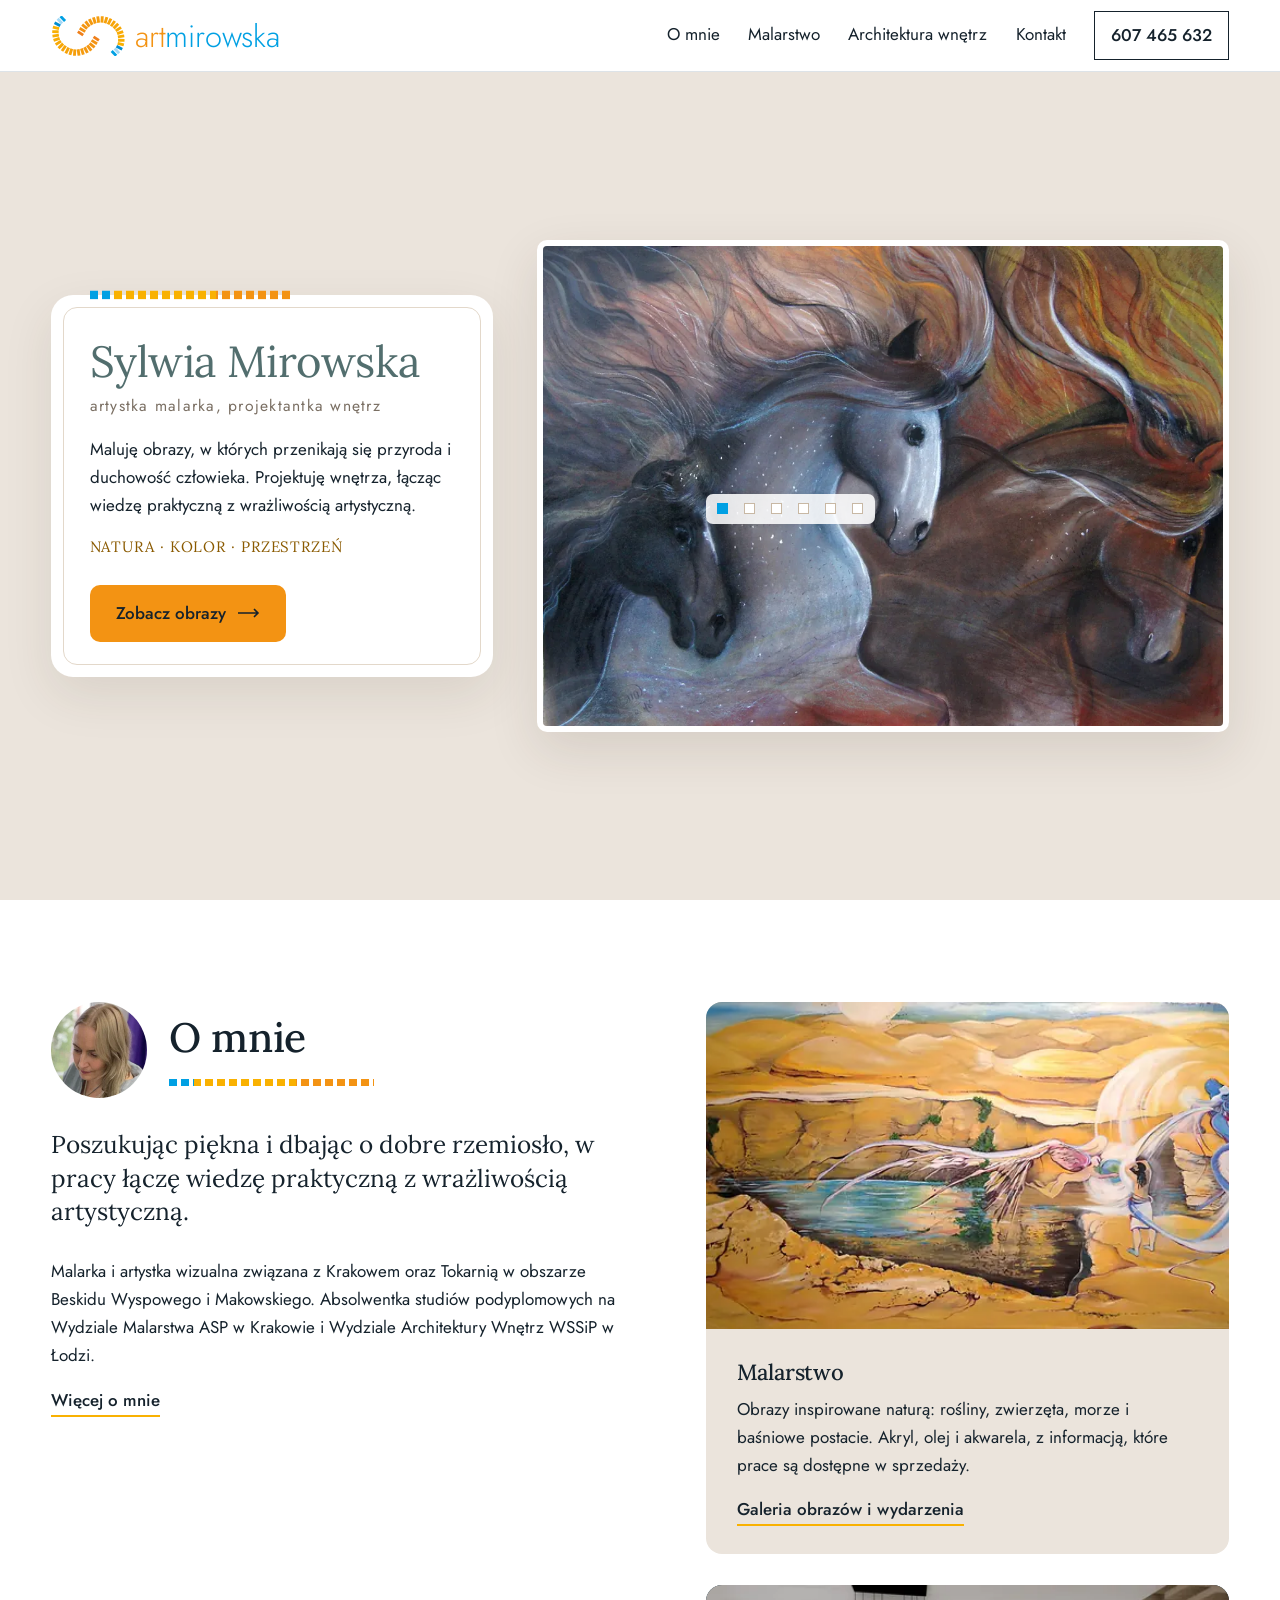
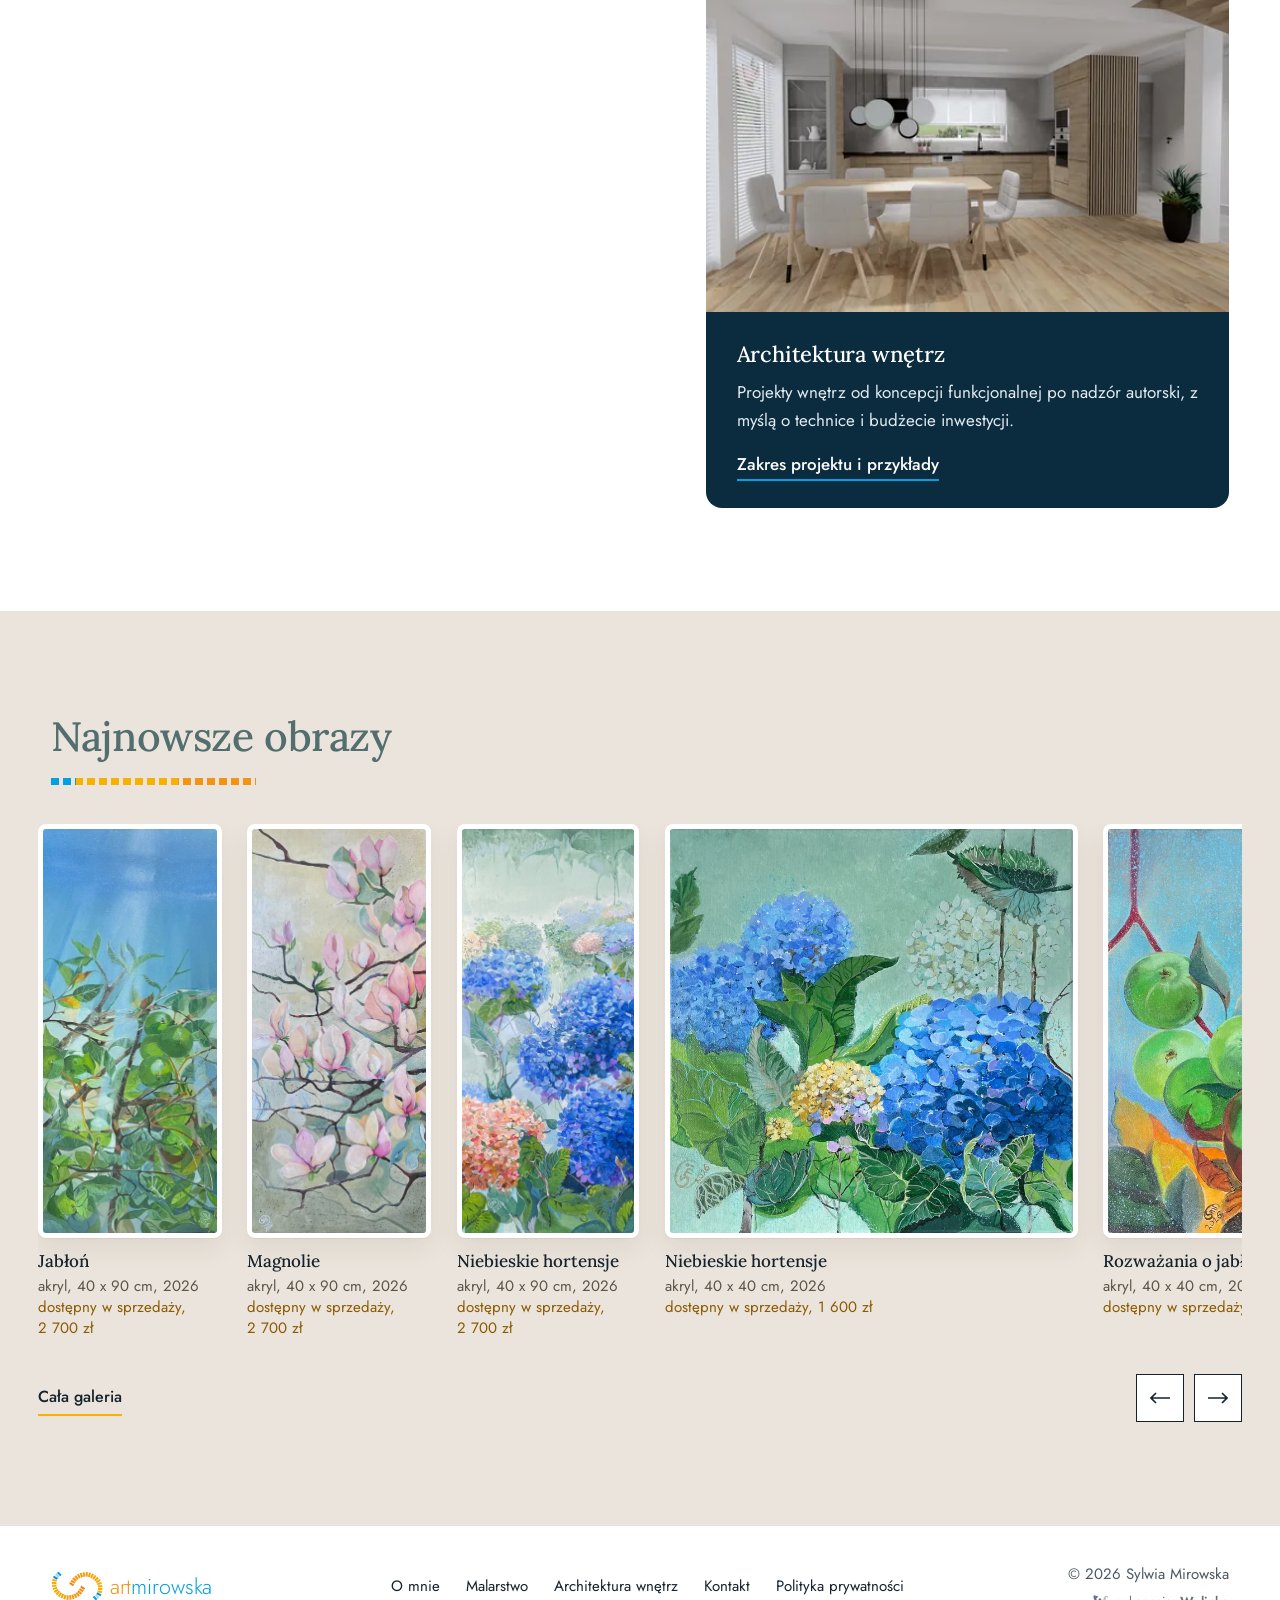
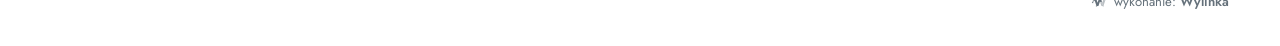
==== commit ae059449: "Ceny bez lamania linii" ====
--- a/index.html
+++ b/index.html
@@ -59,7 +59,7 @@
 <section class="sek krem">
 <div class="wrap"><h2>Najnowsze obrazy</h2><span class="kr" aria-hidden="true"></span></div>
 <div class="pas-w" style="margin-top:clamp(28px,3vw,48px)">
-<div class="pas" id="pas-mal" data-tor><figure class="ob" data-st="dost" style="--r:0.4431"><button type="button" data-lb="mal" data-src="foto/m-jablon-709.webp" data-mid="foto/m-jablon-709.webp" data-cap="Jabłoń - akryl, 40 x 90 cm, 2026"><img data-src="foto/m-jablon-360.webp" data-srcset="foto/m-jablon-360.webp 360w, foto/m-jablon-709.webp 709w" sizes="(max-width:760px) 133px, 208px" width="360" height="812" decoding="async" alt="Jabłoń"></button><figcaption><b>Jabłoń</b><span>akryl, 40 x 90 cm, 2026</span><br><em>dostępny w sprzedaży, 2 700 zł</em></figcaption></figure><figure class="ob" data-st="dost" style="--r:0.4437"><button type="button" data-lb="mal" data-src="foto/m-magnolie-710.webp" data-mid="foto/m-magnolie-710.webp" data-cap="Magnolie - akryl, 40 x 90 cm, 2026"><img data-src="foto/m-magnolie-360.webp" data-srcset="foto/m-magnolie-360.webp 360w, foto/m-magnolie-710.webp 710w" sizes="(max-width:760px) 133px, 209px" width="360" height="811" decoding="async" alt="Magnolie"></button><figcaption><b>Magnolie</b><span>akryl, 40 x 90 cm, 2026</span><br><em>dostępny w sprzedaży, 2 700 zł</em></figcaption></figure><figure class="ob" data-st="dost" style="--r:0.4412"><button type="button" data-lb="mal" data-src="foto/m-hortensje-90-706.webp" data-mid="foto/m-hortensje-90-706.webp" data-cap="Niebieskie hortensje - akryl, 40 x 90 cm, 2026"><img data-src="foto/m-hortensje-90-360.webp" data-srcset="foto/m-hortensje-90-360.webp 360w, foto/m-hortensje-90-706.webp 706w" sizes="(max-width:760px) 132px, 207px" width="360" height="816" decoding="async" alt="Niebieskie hortensje"></button><figcaption><b>Niebieskie hortensje</b><span>akryl, 40 x 90 cm, 2026</span><br><em>dostępny w sprzedaży, 2 700 zł</em></figcaption></figure><figure class="ob" data-st="dost" style="--r:0.9973"><button type="button" data-lb="mal" data-src="foto/m-hortensje-40-1473.webp" data-mid="foto/m-hortensje-40-720.webp" data-cap="Niebieskie hortensje - akryl, 40 x 40 cm, 2026"><img data-src="foto/m-hortensje-40-360.webp" data-srcset="foto/m-hortensje-40-360.webp 360w, foto/m-hortensje-40-720.webp 720w, foto/m-hortensje-40-1200.webp 1200w, foto/m-hortensje-40-1473.webp 1473w" sizes="(max-width:760px) 299px, 469px" width="360" height="361" decoding="async" alt="Niebieskie hortensje"></button><figcaption><b>Niebieskie hortensje</b><span>akryl, 40 x 40 cm, 2026</span><br><em>dostępny w sprzedaży, 1 600 zł</em></figcaption></figure><figure class="ob" data-st="dost" style="--r:0.9946"><button type="button" data-lb="mal" data-src="foto/m-rozwazania-1472.webp" data-mid="foto/m-rozwazania-720.webp" data-cap="Rozważania o jabłoni - akryl, 40 x 40 cm, 2026"><img data-src="foto/m-rozwazania-360.webp" data-srcset="foto/m-rozwazania-360.webp 360w, foto/m-rozwazania-720.webp 720w, foto/m-rozwazania-1200.webp 1200w, foto/m-rozwazania-1472.webp 1472w" sizes="(max-width:760px) 298px, 467px" width="360" height="362" decoding="async" alt="Rozważania o jabłoni"></button><figcaption><b>Rozważania o jabłoni</b><span>akryl, 40 x 40 cm, 2026</span><br><em>dostępny w sprzedaży, 1 600 zł</em></figcaption></figure><figure class="ob" data-st="dost" style="--r:1.3333"><button type="button" data-lb="mal" data-src="foto/m-toscania-1800.webp" data-mid="foto/m-toscania-720.webp" data-cap="Wiejski pejzaż Toscanii - akryl w passe-partout, 45 x 60 cm, 2022"><img data-src="foto/m-toscania-360.webp" data-srcset="foto/m-toscania-360.webp 360w, foto/m-toscania-720.webp 720w, foto/m-toscania-1200.webp 1200w, foto/m-toscania-1800.webp 1800w" sizes="(max-width:760px) 400px, 627px" width="360" height="270" decoding="async" alt="Wiejski pejzaż Toscanii"></button><figcaption><b>Wiejski pejzaż Toscanii</b><span>akryl w passe-partout, 45 x 60 cm, 2022</span><br><em>dostępny w sprzedaży, 1 600 zł</em></figcaption></figure><figure class="ob" data-st="dost" style="--r:0.7599"><button type="button" data-lb="mal" data-src="foto/m-biedronki-1800.webp" data-mid="foto/m-biedronki-720.webp" data-cap="Biedronki i zielony groszek - akwarela, 56 x 42 cm, 2022"><img data-src="foto/m-biedronki-360.webp" data-srcset="foto/m-biedronki-360.webp 360w, foto/m-biedronki-720.webp 720w, foto/m-biedronki-1200.webp 1200w, foto/m-biedronki-1800.webp 1800w" sizes="(max-width:760px) 228px, 357px" width="360" height="474" decoding="async" alt="Biedronki i zielony groszek"></button><figcaption><b>Biedronki i zielony groszek</b><span>akwarela, 56 x 42 cm, 2022</span><br><em>dostępny w sprzedaży, 900 zł</em></figcaption></figure><figure class="ob" data-st="dost" style="--r:0.8370"><button type="button" data-lb="mal" data-src="foto/m-dalie-1800.webp" data-mid="foto/m-dalie-720.webp" data-cap="Amarantowe dalie - akryl, 60 x 70 cm, 2021"><img data-src="foto/m-dalie-360.webp" data-srcset="foto/m-dalie-360.webp 360w, foto/m-dalie-720.webp 720w, foto/m-dalie-1200.webp 1200w, foto/m-dalie-1800.webp 1800w" sizes="(max-width:760px) 251px, 393px" width="360" height="430" decoding="async" alt="Amarantowe dalie"></button><figcaption><b>Amarantowe dalie</b><span>akryl, 60 x 70 cm, 2021</span><br><em>dostępny w sprzedaży, 3 000 zł</em></figcaption></figure><figure class="ob" data-st="dost" style="--r:0.7575"><button type="button" data-lb="mal" data-src="foto/m-bzy-1640.webp" data-mid="foto/m-bzy-720.webp" data-cap="Bzy - akwarela, 42 x 56 cm, 2018"><img data-src="foto/m-bzy-360.webp" data-srcset="foto/m-bzy-360.webp 360w, foto/m-bzy-720.webp 720w, foto/m-bzy-1200.webp 1200w, foto/m-bzy-1640.webp 1640w" sizes="(max-width:760px) 227px, 356px" width="360" height="475" decoding="async" alt="Bzy"></button><figcaption><b>Bzy</b><span>akwarela, 42 x 56 cm, 2018</span><br><em>dostępny w sprzedaży, 900 zł</em></figcaption></figure><figure class="ob" data-st="dost" style="--r:0.8800"><button type="button" data-lb="mal" data-src="foto/g-droga-880.webp" data-mid="foto/g-droga-458.webp" data-cap="Droga na grecką plażę - akryl, 90 x 80 cm, 2019"><img data-src="foto/g-droga-264.webp" data-srcset="foto/g-droga-264.webp 264w, foto/g-droga-458.webp 458w, foto/g-droga-880.webp 880w" sizes="(max-width:760px) 264px, 414px" width="264" height="300" decoding="async" alt="Droga na grecką plażę"></button><figcaption><b>Droga na grecką plażę</b><span>akryl, 90 x 80 cm, 2019</span><br><em>dostępny w sprzedaży, 3 000 zł</em></figcaption></figure><figure class="ob" data-st="dost" style="--r:0.7960"><button type="button" data-lb="mal" data-src="foto/g-winniczki-796.webp" data-mid="foto/g-winniczki-414.webp" data-cap="Winniczki w deszczu - akryl, 80 x 100 cm, 2021"><img data-src="foto/g-winniczki-239.webp" data-srcset="foto/g-winniczki-239.webp 239w, foto/g-winniczki-414.webp 414w, foto/g-winniczki-796.webp 796w" sizes="(max-width:760px) 239px, 374px" width="239" height="300" decoding="async" alt="Winniczki w deszczu"></button><figcaption><b>Winniczki w deszczu</b><span>akryl, 80 x 100 cm, 2021</span><br><em>dostępny w sprzedaży, 3 000 zł</em></figcaption></figure><figure class="ob" data-st="dost" style="--r:2.0160"><button type="button" data-lb="mal" data-src="foto/g-pustynia-1400.webp" data-mid="foto/g-pustynia-1048.webp" data-cap="W każdym z nas jest pustynia - olej na płótnie, 60 x 120 cm, 2016"><img data-src="foto/g-pustynia-605.webp" data-srcset="foto/g-pustynia-605.webp 605w, foto/g-pustynia-1048.webp 1048w, foto/g-pustynia-1400.webp 1400w" sizes="(max-width:760px) 605px, 948px" width="605" height="300" decoding="async" alt="W każdym z nas jest pustynia"></button><figcaption><b>W każdym z nas jest pustynia</b><span>olej na płótnie, 60 x 120 cm, 2016</span><br><em>dostępny w sprzedaży, 3 000 zł</em></figcaption></figure><figure class="ob" data-st="gal" style="--r:0.9988"><button type="button" data-lb="mal" data-src="foto/m-szpak-1598.webp" data-mid="foto/m-szpak-720.webp" data-cap="Szpak i konwalie - akryl na płótnie, 60 x 60 cm, 2026"><img data-src="foto/m-szpak-360.webp" data-srcset="foto/m-szpak-360.webp 360w, foto/m-szpak-720.webp 720w, foto/m-szpak-1200.webp 1200w, foto/m-szpak-1598.webp 1598w" sizes="(max-width:760px) 300px, 469px" width="360" height="360" decoding="async" alt="Szpak i konwalie"></button><figcaption><b>Szpak i konwalie</b><span>akryl na płótnie, 60 x 60 cm, 2026</span><br><em>dostępny w sprzedaży</em><br><a class="gal" href="https://www.gallerystore.pl/malarstwo/sylwia-mirowska/szpak-i-konwalie" target="_blank" rel="noopener">w galerii Gallerystore</a></figcaption></figure><figure class="ob" data-st="gal" style="--r:0.8744"><button type="button" data-lb="mal" data-src="foto/m-meduzy-1378.webp" data-mid="foto/m-meduzy-720.webp" data-cap="Spokój morza - meduzy i turkusy - akryl na płótnie, 80 x 90 cm, 2026"><img data-src="foto/m-meduzy-360.webp" data-srcset="foto/m-meduzy-360.webp 360w, foto/m-meduzy-720.webp 720w, foto/m-meduzy-1200.webp 1200w, foto/m-meduzy-1378.webp 1378w" sizes="(max-width:760px) 262px, 411px" width="360" height="412" decoding="async" alt="Spokój morza - meduzy i turkusy"></button><figcaption><b>Spokój morza - meduzy i turkusy</b><span>akryl na płótnie, 80 x 90 cm, 2026</span><br><em>dostępny w sprzedaży</em><br><a class="gal" href="https://www.gallerystore.pl/malarstwo/sylwia-mirowska/meduzy" target="_blank" rel="noopener">w galerii Gallerystore</a></figcaption></figure><figure class="ob" data-st="gal" style="--r:0.8351"><button type="button" data-lb="mal" data-src="foto/m-perliczki-1170.webp" data-mid="foto/m-perliczki-720.webp" data-cap="Perliczki w śniegu - akryl na płótnie, 50 x 60 cm, 2026"><img data-src="foto/m-perliczki-360.webp" data-srcset="foto/m-perliczki-360.webp 360w, foto/m-perliczki-720.webp 720w, foto/m-perliczki-1170.webp 1170w" sizes="(max-width:760px) 251px, 393px" width="360" height="431" decoding="async" alt="Perliczki w śniegu"></button><figcaption><b>Perliczki w śniegu</b><span>akryl na płótnie, 50 x 60 cm, 2026</span><br><em>dostępny w sprzedaży</em><br><a class="gal" href="https://www.gallerystore.pl/malarstwo/sylwia-mirowska/perliczki-w-sniegu" target="_blank" rel="noopener">w galerii Gallerystore</a></figcaption></figure><figure class="ob" data-st="gal" style="--r:1.0287"><button type="button" data-lb="mal" data-src="foto/m-mimoza-1111.webp" data-mid="foto/m-mimoza-720.webp" data-cap="Mimoza i słowik - akryl na płótnie, 60 x 60 cm, 2026"><img data-src="foto/m-mimoza-360.webp" data-srcset="foto/m-mimoza-360.webp 360w, foto/m-mimoza-720.webp 720w, foto/m-mimoza-1111.webp 1111w" sizes="(max-width:760px) 309px, 483px" width="360" height="350" decoding="async" alt="Mimoza i słowik"></button><figcaption><b>Mimoza i słowik</b><span>akryl na płótnie, 60 x 60 cm, 2026</span><br><em>dostępny w sprzedaży</em><br><a class="gal" href="https://www.gallerystore.pl/malarstwo/sylwia-mirowska/ptaki-mimoza-i-slowik" target="_blank" rel="noopener">w galerii Gallerystore</a></figcaption></figure><figure class="ob" data-st="gal" style="--r:1.0094"><button type="button" data-lb="mal" data-src="foto/m-lodz40-1499.webp" data-mid="foto/m-lodz40-720.webp" data-cap="Łódź - akryl na płótnie, 40 x 40 cm, 2026"><img data-src="foto/m-lodz40-360.webp" data-srcset="foto/m-lodz40-360.webp 360w, foto/m-lodz40-720.webp 720w, foto/m-lodz40-1200.webp 1200w, foto/m-lodz40-1499.webp 1499w" sizes="(max-width:760px) 303px, 474px" width="360" height="357" decoding="async" alt="Łódź"></button><figcaption><b>Łódź</b><span>akryl na płótnie, 40 x 40 cm, 2026</span><br><em>dostępny w sprzedaży</em><br><a class="gal" href="https://www.gallerystore.pl/malarstwo/sylwia-mirowska/lodz" target="_blank" rel="noopener">w galerii Gallerystore</a></figcaption></figure><figure class="ob" data-st="gal" style="--r:0.7410"><button type="button" data-lb="mal" data-src="foto/m-plitwickie-1176.webp" data-mid="foto/m-plitwickie-720.webp" data-cap="Plitwickie jeziora - ryby - akryl na płótnie, 60 x 80 cm, 2025"><img data-src="foto/m-plitwickie-360.webp" data-srcset="foto/m-plitwickie-360.webp 360w, foto/m-plitwickie-720.webp 720w, foto/m-plitwickie-1176.webp 1176w" sizes="(max-width:760px) 222px, 348px" width="360" height="486" decoding="async" alt="Plitwickie jeziora - ryby"></button><figcaption><b>Plitwickie jeziora - ryby</b><span>akryl na płótnie, 60 x 80 cm, 2025</span><br><em>dostępny w sprzedaży</em><br><a class="gal" href="https://www.gallerystore.pl/malarstwo/sylwia-mirowska/ryby" target="_blank" rel="noopener">w galerii Gallerystore</a></figcaption></figure><figure class="ob" data-st="gal" style="--r:1.0000"><button type="button" data-lb="mal" data-src="foto/m-irysy-1800.webp" data-mid="foto/m-irysy-720.webp" data-cap="Irysy - kosaciec syberyjski - akryl, 40 x 40 cm, 2025"><img data-src="foto/m-irysy-360.webp" data-srcset="foto/m-irysy-360.webp 360w, foto/m-irysy-720.webp 720w, foto/m-irysy-1200.webp 1200w, foto/m-irysy-1800.webp 1800w" sizes="(max-width:760px) 300px, 470px" width="360" height="360" decoding="async" alt="Irysy - kosaciec syberyjski"></button><figcaption><b>Irysy - kosaciec syberyjski</b><span>akryl, 40 x 40 cm, 2025</span><br><em>dostępny w sprzedaży</em><br><a class="gal" href="https://www.gallerystore.pl/malarstwo/sylwia-mirowska/irysy" target="_blank" rel="noopener">w galerii Gallerystore</a></figcaption></figure><figure class="ob" data-st="gal" style="--r:0.8151"><button type="button" data-lb="mal" data-src="foto/m-hortensje-842.webp" data-mid="foto/m-hortensje-720.webp" data-cap="Białe hortensje i czapla - akryl na płótnie, 50 x 60 cm, 2025"><img data-src="foto/m-hortensje-360.webp" data-srcset="foto/m-hortensje-360.webp 360w, foto/m-hortensje-720.webp 720w, foto/m-hortensje-842.webp 842w" sizes="(max-width:760px) 245px, 383px" width="360" height="442" decoding="async" alt="Białe hortensje i czapla"></button><figcaption><b>Białe hortensje i czapla</b><span>akryl na płótnie, 50 x 60 cm, 2025</span><br><em>dostępny w sprzedaży</em><br><a class="gal" href="https://www.gallerystore.pl/malarstwo/sylwia-mirowska/biale-hortensje-i-czapla" target="_blank" rel="noopener">w galerii Gallerystore</a></figcaption></figure><figure class="ob" data-st="gal" style="--r:0.7376"><button type="button" data-lb="mal" data-src="foto/m-czerwona-lodz-1800.webp" data-mid="foto/m-czerwona-lodz-720.webp" data-cap="Czerwona łódź - akwarela, 56 x 42 cm, 2023"><img data-src="foto/m-czerwona-lodz-360.webp" data-srcset="foto/m-czerwona-lodz-360.webp 360w, foto/m-czerwona-lodz-720.webp 720w, foto/m-czerwona-lodz-1200.webp 1200w, foto/m-czerwona-lodz-1800.webp 1800w" sizes="(max-width:760px) 221px, 347px" width="360" height="488" decoding="async" alt="Czerwona łódź"></button><figcaption><b>Czerwona łódź</b><span>akwarela, 56 x 42 cm, 2023</span><br><em>dostępny w sprzedaży</em><br><a class="gal" href="https://www.gallerystore.pl/malarstwo/sylwia-mirowska/czerwona-lodz" target="_blank" rel="noopener">w galerii Gallerystore</a></figcaption></figure><figure class="ob" data-st="gal" style="--r:0.7498"><button type="button" data-lb="mal" data-src="foto/m-fuksja-842.webp" data-mid="foto/m-fuksja-720.webp" data-cap="Fuksja - gra cieni - akwarela na papierze, 42 x 56 cm, 2022"><img data-src="foto/m-fuksja-360.webp" data-srcset="foto/m-fuksja-360.webp 360w, foto/m-fuksja-720.webp 720w, foto/m-fuksja-842.webp 842w" sizes="(max-width:760px) 225px, 352px" width="360" height="480" decoding="async" alt="Fuksja - gra cieni"></button><figcaption><b>Fuksja - gra cieni</b><span>akwarela na papierze, 42 x 56 cm, 2022</span><br><em>dostępny w sprzedaży</em><br><a class="gal" href="https://www.gallerystore.pl/malarstwo/sylwia-mirowska/fuksja-gra-cieni" target="_blank" rel="noopener">w galerii Gallerystore</a></figcaption></figure><figure class="ob" data-st="gal" style="--r:0.7500"><button type="button" data-lb="mal" data-src="foto/m-piwonie-1800.webp" data-mid="foto/m-piwonie-720.webp" data-cap="Piwonie - akryl na płótnie, 45 x 60 cm, 2022"><img data-src="foto/m-piwonie-360.webp" data-srcset="foto/m-piwonie-360.webp 360w, foto/m-piwonie-720.webp 720w, foto/m-piwonie-1200.webp 1200w, foto/m-piwonie-1800.webp 1800w" sizes="(max-width:760px) 225px, 352px" width="360" height="480" decoding="async" alt="Piwonie"></button><figcaption><b>Piwonie</b><span>akryl na płótnie, 45 x 60 cm, 2022</span><br><em>dostępny w sprzedaży</em><br><a class="gal" href="https://www.gallerystore.pl/malarstwo/sylwia-mirowska/piwonie" target="_blank" rel="noopener">w galerii Gallerystore</a></figcaption></figure><figure class="ob" data-st="nie" style="--r:0.7516"><button type="button" data-lb="mal" data-src="foto/n-plitwickie-wazki-1800.webp" data-mid="foto/n-plitwickie-wazki-720.webp" data-cap="Plitwickie jeziora - ważki - akryl, 100 x 80 cm, 2025"><img data-src="foto/n-plitwickie-wazki-360.webp" data-srcset="foto/n-plitwickie-wazki-360.webp 360w, foto/n-plitwickie-wazki-720.webp 720w, foto/n-plitwickie-wazki-1200.webp 1200w, foto/n-plitwickie-wazki-1800.webp 1800w" sizes="(max-width:760px) 225px, 353px" width="360" height="479" decoding="async" alt="Plitwickie jeziora - ważki"></button><figcaption><b>Plitwickie jeziora - ważki</b><span>akryl, 100 x 80 cm, 2025</span><br><em class="nie">niedostępny</em></figcaption></figure><figure class="ob" data-st="nie" style="--r:1.3788"><button type="button" data-lb="mal" data-src="foto/n-tajemniczy-728.webp" data-mid="foto/n-tajemniczy-720.webp" data-cap="Tajemniczy ogród - 70 x 100 cm, 2023"><img data-src="foto/n-tajemniczy-360.webp" data-srcset="foto/n-tajemniczy-360.webp 360w, foto/n-tajemniczy-720.webp 720w, foto/n-tajemniczy-728.webp 728w" sizes="(max-width:760px) 414px, 648px" width="360" height="261" decoding="async" alt="Tajemniczy ogród"></button><figcaption><b>Tajemniczy ogród</b><span>70 x 100 cm, 2023</span><br><em class="nie">niedostępny</em></figcaption></figure><figure class="ob" data-st="nie" style="--r:0.7396"><button type="button" data-lb="mal" data-src="foto/n-czapla-1800.webp" data-mid="foto/n-czapla-720.webp" data-cap="Czapla i lilie wodne - akryl, 60 x 80 cm, 2023"><img data-src="foto/n-czapla-360.webp" data-srcset="foto/n-czapla-360.webp 360w, foto/n-czapla-720.webp 720w, foto/n-czapla-1200.webp 1200w, foto/n-czapla-1800.webp 1800w" sizes="(max-width:760px) 222px, 348px" width="360" height="487" decoding="async" alt="Czapla i lilie wodne"></button><figcaption><b>Czapla i lilie wodne</b><span>akryl, 60 x 80 cm, 2023</span><br><em class="nie">niedostępny</em></figcaption></figure><figure class="ob" data-st="nie" style="--r:0.7183"><button type="button" data-lb="mal" data-src="foto/n-asyz-1800.webp" data-mid="foto/n-asyz-720.webp" data-cap="Asyż - akryl, 50 x 60 cm, 2022"><img data-src="foto/n-asyz-360.webp" data-srcset="foto/n-asyz-360.webp 360w, foto/n-asyz-720.webp 720w, foto/n-asyz-1200.webp 1200w, foto/n-asyz-1800.webp 1800w" sizes="(max-width:760px) 215px, 338px" width="360" height="501" decoding="async" alt="Asyż"></button><figcaption><b>Asyż</b><span>akryl, 50 x 60 cm, 2022</span><br><em class="nie">niedostępny</em></figcaption></figure><figure class="ob" data-st="nie" style="--r:0.7500"><button type="button" data-lb="mal" data-src="foto/n-mrowki-1800.webp" data-mid="foto/n-mrowki-720.webp" data-cap="Mrówki w deszczu - akwarela, 56 x 42 cm, 2022, cykl „Mikro kosmos”"><img data-src="foto/n-mrowki-360.webp" data-srcset="foto/n-mrowki-360.webp 360w, foto/n-mrowki-720.webp 720w, foto/n-mrowki-1200.webp 1200w, foto/n-mrowki-1800.webp 1800w" sizes="(max-width:760px) 225px, 352px" width="360" height="480" decoding="async" alt="Mrówki w deszczu"></button><figcaption><b>Mrówki w deszczu</b><span>akwarela, 56 x 42 cm, 2022, cykl „Mikro kosmos”</span><br><em class="nie">niedostępny</em></figcaption></figure><figure class="ob" data-st="nie" style="--r:0.7055"><button type="button" data-lb="mal" data-src="foto/n-trzmiele-1800.webp" data-mid="foto/n-trzmiele-720.webp" data-cap="Cztery pracowite trzmiele - olej, 70 x 50 cm, 2021"><img data-src="foto/n-trzmiele-360.webp" data-srcset="foto/n-trzmiele-360.webp 360w, foto/n-trzmiele-720.webp 720w, foto/n-trzmiele-1200.webp 1200w, foto/n-trzmiele-1800.webp 1800w" sizes="(max-width:760px) 212px, 332px" width="360" height="510" decoding="async" alt="Cztery pracowite trzmiele"></button><figcaption><b>Cztery pracowite trzmiele</b><span>olej, 70 x 50 cm, 2021</span><br><em class="nie">niedostępny</em></figcaption></figure><figure class="ob" data-st="nie" style="--r:1.2603"><button type="button" data-lb="mal" data-src="foto/n-polow-1800.webp" data-mid="foto/n-polow-720.webp" data-cap="Obfity połów - olej, 99 x 79 cm, 2019"><img data-src="foto/n-polow-360.webp" data-srcset="foto/n-polow-360.webp 360w, foto/n-polow-720.webp 720w, foto/n-polow-1200.webp 1200w, foto/n-polow-1800.webp 1800w" sizes="(max-width:760px) 378px, 592px" width="360" height="286" decoding="async" alt="Obfity połów"></button><figcaption><b>Obfity połów</b><span>olej, 99 x 79 cm, 2019</span><br><em class="nie">niedostępny</em></figcaption></figure><figure class="ob" data-st="nie" style="--r:0.7500"><button type="button" data-lb="mal" data-src="foto/n-niewinnosc-1800.webp" data-mid="foto/n-niewinnosc-720.webp" data-cap="Niewinność - akryl, 100 x 80 cm, 2019"><img data-src="foto/n-niewinnosc-360.webp" data-srcset="foto/n-niewinnosc-360.webp 360w, foto/n-niewinnosc-720.webp 720w, foto/n-niewinnosc-1200.webp 1200w, foto/n-niewinnosc-1800.webp 1800w" sizes="(max-width:760px) 225px, 352px" width="360" height="480" decoding="async" alt="Niewinność"></button><figcaption><b>Niewinność</b><span>akryl, 100 x 80 cm, 2019</span><br><em class="nie">niedostępny</em></figcaption></figure><figure class="ob" data-st="nie" style="--r:0.8563"><button type="button" data-lb="mal" data-src="foto/n-sikorki-1752.webp" data-mid="foto/n-sikorki-720.webp" data-cap="Zimowe sikorki - akryl, 70 x 60 cm, 2019"><img data-src="foto/n-sikorki-360.webp" data-srcset="foto/n-sikorki-360.webp 360w, foto/n-sikorki-720.webp 720w, foto/n-sikorki-1200.webp 1200w, foto/n-sikorki-1752.webp 1752w" sizes="(max-width:760px) 257px, 402px" width="360" height="420" decoding="async" alt="Zimowe sikorki"></button><figcaption><b>Zimowe sikorki</b><span>akryl, 70 x 60 cm, 2019</span><br><em class="nie">niedostępny</em></figcaption></figure><figure class="ob" data-st="nie" style="--r:1.2833"><button type="button" data-lb="mal" data-src="foto/n-bazanty-1800.webp" data-mid="foto/n-bazanty-720.webp" data-cap="Bażanty w ogrodzie - akryl, 80 x 90 cm, 2017"><img data-src="foto/n-bazanty-360.webp" data-srcset="foto/n-bazanty-360.webp 360w, foto/n-bazanty-720.webp 720w, foto/n-bazanty-1200.webp 1200w, foto/n-bazanty-1800.webp 1800w" sizes="(max-width:760px) 385px, 603px" width="360" height="281" decoding="async" alt="Bażanty w ogrodzie"></button><figcaption><b>Bażanty w ogrodzie</b><span>akryl, 80 x 90 cm, 2017</span><br><em class="nie">niedostępny</em></figcaption></figure><figure class="ob" data-st="nie" style="--r:1.0085"><button type="button" data-lb="mal" data-src="foto/n-paprocie-1800.webp" data-mid="foto/n-paprocie-720.webp" data-cap="Nocne paprocie - akryl, 60 x 60 cm, 2017"><img data-src="foto/n-paprocie-360.webp" data-srcset="foto/n-paprocie-360.webp 360w, foto/n-paprocie-720.webp 720w, foto/n-paprocie-1200.webp 1200w, foto/n-paprocie-1800.webp 1800w" sizes="(max-width:760px) 303px, 474px" width="360" height="357" decoding="async" alt="Nocne paprocie"></button><figcaption><b>Nocne paprocie</b><span>akryl, 60 x 60 cm, 2017</span><br><em class="nie">niedostępny</em></figcaption></figure><figure class="ob" data-st="nie" style="--r:0.7788"><button type="button" data-lb="mal" data-src="foto/n-kosy-1800.webp" data-mid="foto/n-kosy-720.webp" data-cap="Kosy i szpak - akryl, 100 x 80 cm, 2016"><img data-src="foto/n-kosy-360.webp" data-srcset="foto/n-kosy-360.webp 360w, foto/n-kosy-720.webp 720w, foto/n-kosy-1200.webp 1200w, foto/n-kosy-1800.webp 1800w" sizes="(max-width:760px) 234px, 366px" width="360" height="462" decoding="async" alt="Kosy i szpak"></button><figcaption><b>Kosy i szpak</b><span>akryl, 100 x 80 cm, 2016</span><br><em class="nie">niedostępny</em></figcaption></figure><figure class="ob" data-st="nie" style="--r:1.3330"><button type="button" data-lb="mal" data-src="foto/n-ptak-1800.webp" data-mid="foto/n-ptak-720.webp" data-cap="Przyczajony ptak - akwarela, 56 x 42 cm, 2015"><img data-src="foto/n-ptak-360.webp" data-srcset="foto/n-ptak-360.webp 360w, foto/n-ptak-720.webp 720w, foto/n-ptak-1200.webp 1200w, foto/n-ptak-1800.webp 1800w" sizes="(max-width:760px) 400px, 627px" width="360" height="270" decoding="async" alt="Przyczajony ptak"></button><figcaption><b>Przyczajony ptak</b><span>akwarela, 56 x 42 cm, 2015</span><br><em class="nie">niedostępny</em></figcaption></figure><figure class="ob" data-st="nie" style="--r:1.4796"><button type="button" data-lb="mal" data-src="foto/n-oczekiwanie-1800.webp" data-mid="foto/n-oczekiwanie-720.webp" data-cap="Oczekiwanie - akryl, 90 x 60 cm, 2012, cykl „Planeta Smi”"><img data-src="foto/n-oczekiwanie-360.webp" data-srcset="foto/n-oczekiwanie-360.webp 360w, foto/n-oczekiwanie-720.webp 720w, foto/n-oczekiwanie-1200.webp 1200w, foto/n-oczekiwanie-1800.webp 1800w" sizes="(max-width:760px) 444px, 695px" width="360" height="243" decoding="async" alt="Oczekiwanie"></button><figcaption><b>Oczekiwanie</b><span>akryl, 90 x 60 cm, 2012, cykl „Planeta Smi”</span><br><em class="nie">niedostępny</em></figcaption></figure><figure class="ob" data-st="nie" style="--r:0.6916"><button type="button" data-lb="mal" data-src="foto/n-powrot-646.webp" data-mid="foto/n-powrot-646.webp" data-cap="Powrót 2 - pastel, 50 x 70 cm, 1998, cykl „Anioły”"><img data-src="foto/n-powrot-360.webp" data-srcset="foto/n-powrot-360.webp 360w, foto/n-powrot-646.webp 646w" sizes="(max-width:760px) 207px, 325px" width="360" height="520" decoding="async" alt="Powrót 2"></button><figcaption><b>Powrót 2</b><span>pastel, 50 x 70 cm, 1998, cykl „Anioły”</span><br><em class="nie">niedostępny</em></figcaption></figure><figure class="ob" data-st="nie" style="--r:0.6640"><button type="button" data-lb="mal" data-src="foto/n-skrzypcowe-749.webp" data-mid="foto/n-skrzypcowe-720.webp" data-cap="Skrzypcowe - pastel, 80 x 50 cm, 1997, cykl „Anioły”"><img data-src="foto/n-skrzypcowe-360.webp" data-srcset="foto/n-skrzypcowe-360.webp 360w, foto/n-skrzypcowe-720.webp 720w, foto/n-skrzypcowe-749.webp 749w" sizes="(max-width:760px) 199px, 312px" width="360" height="542" decoding="async" alt="Skrzypcowe"></button><figcaption><b>Skrzypcowe</b><span>pastel, 80 x 50 cm, 1997, cykl „Anioły”</span><br><em class="nie">niedostępny</em></figcaption></figure><figure class="ob" data-st="nie" style="--r:0.6219"><button type="button" data-lb="mal" data-src="foto/n-polowanie-727.webp" data-mid="foto/n-polowanie-720.webp" data-cap="Polowanie - pastel i tusz, 60 x 90 cm, 1997, cykl „Las”"><img data-src="foto/n-polowanie-360.webp" data-srcset="foto/n-polowanie-360.webp 360w, foto/n-polowanie-720.webp 720w, foto/n-polowanie-727.webp 727w" sizes="(max-width:760px) 187px, 292px" width="360" height="579" decoding="async" alt="Polowanie"></button><figcaption><b>Polowanie</b><span>pastel i tusz, 60 x 90 cm, 1997, cykl „Las”</span><br><em class="nie">niedostępny</em></figcaption></figure></div>
+<div class="pas" id="pas-mal" data-tor><figure class="ob" data-st="dost" style="--r:0.4431"><button type="button" data-lb="mal" data-src="foto/m-jablon-709.webp" data-mid="foto/m-jablon-709.webp" data-cap="Jabłoń - akryl, 40 x 90 cm, 2026"><img data-src="foto/m-jablon-360.webp" data-srcset="foto/m-jablon-360.webp 360w, foto/m-jablon-709.webp 709w" sizes="(max-width:760px) 133px, 208px" width="360" height="812" decoding="async" alt="Jabłoń"></button><figcaption><b>Jabłoń</b><span>akryl, 40 x 90 cm, 2026</span><br><em>dostępny w sprzedaży, 2 700 zł</em></figcaption></figure><figure class="ob" data-st="dost" style="--r:0.4437"><button type="button" data-lb="mal" data-src="foto/m-magnolie-710.webp" data-mid="foto/m-magnolie-710.webp" data-cap="Magnolie - akryl, 40 x 90 cm, 2026"><img data-src="foto/m-magnolie-360.webp" data-srcset="foto/m-magnolie-360.webp 360w, foto/m-magnolie-710.webp 710w" sizes="(max-width:760px) 133px, 209px" width="360" height="811" decoding="async" alt="Magnolie"></button><figcaption><b>Magnolie</b><span>akryl, 40 x 90 cm, 2026</span><br><em>dostępny w sprzedaży, 2 700 zł</em></figcaption></figure><figure class="ob" data-st="dost" style="--r:0.4412"><button type="button" data-lb="mal" data-src="foto/m-hortensje-90-706.webp" data-mid="foto/m-hortensje-90-706.webp" data-cap="Niebieskie hortensje - akryl, 40 x 90 cm, 2026"><img data-src="foto/m-hortensje-90-360.webp" data-srcset="foto/m-hortensje-90-360.webp 360w, foto/m-hortensje-90-706.webp 706w" sizes="(max-width:760px) 132px, 207px" width="360" height="816" decoding="async" alt="Niebieskie hortensje"></button><figcaption><b>Niebieskie hortensje</b><span>akryl, 40 x 90 cm, 2026</span><br><em>dostępny w sprzedaży, 2 700 zł</em></figcaption></figure><figure class="ob" data-st="dost" style="--r:0.9973"><button type="button" data-lb="mal" data-src="foto/m-hortensje-40-1473.webp" data-mid="foto/m-hortensje-40-720.webp" data-cap="Niebieskie hortensje - akryl, 40 x 40 cm, 2026"><img data-src="foto/m-hortensje-40-360.webp" data-srcset="foto/m-hortensje-40-360.webp 360w, foto/m-hortensje-40-720.webp 720w, foto/m-hortensje-40-1200.webp 1200w, foto/m-hortensje-40-1473.webp 1473w" sizes="(max-width:760px) 299px, 469px" width="360" height="361" decoding="async" alt="Niebieskie hortensje"></button><figcaption><b>Niebieskie hortensje</b><span>akryl, 40 x 40 cm, 2026</span><br><em>dostępny w sprzedaży, 1 600 zł</em></figcaption></figure><figure class="ob" data-st="dost" style="--r:0.9946"><button type="button" data-lb="mal" data-src="foto/m-rozwazania-1472.webp" data-mid="foto/m-rozwazania-720.webp" data-cap="Rozważania o jabłoni - akryl, 40 x 40 cm, 2026"><img data-src="foto/m-rozwazania-360.webp" data-srcset="foto/m-rozwazania-360.webp 360w, foto/m-rozwazania-720.webp 720w, foto/m-rozwazania-1200.webp 1200w, foto/m-rozwazania-1472.webp 1472w" sizes="(max-width:760px) 298px, 467px" width="360" height="362" decoding="async" alt="Rozważania o jabłoni"></button><figcaption><b>Rozważania o jabłoni</b><span>akryl, 40 x 40 cm, 2026</span><br><em>dostępny w sprzedaży, 1 600 zł</em></figcaption></figure><figure class="ob" data-st="dost" style="--r:1.3333"><button type="button" data-lb="mal" data-src="foto/m-toscania-1800.webp" data-mid="foto/m-toscania-720.webp" data-cap="Wiejski pejzaż Toscanii - akryl w passe-partout, 45 x 60 cm, 2022"><img data-src="foto/m-toscania-360.webp" data-srcset="foto/m-toscania-360.webp 360w, foto/m-toscania-720.webp 720w, foto/m-toscania-1200.webp 1200w, foto/m-toscania-1800.webp 1800w" sizes="(max-width:760px) 400px, 627px" width="360" height="270" decoding="async" alt="Wiejski pejzaż Toscanii"></button><figcaption><b>Wiejski pejzaż Toscanii</b><span>akryl w passe-partout, 45 x 60 cm, 2022</span><br><em>dostępny w sprzedaży, 1 600 zł</em></figcaption></figure><figure class="ob" data-st="dost" style="--r:0.7599"><button type="button" data-lb="mal" data-src="foto/m-biedronki-1800.webp" data-mid="foto/m-biedronki-720.webp" data-cap="Biedronki i zielony groszek - akwarela, 56 x 42 cm, 2022"><img data-src="foto/m-biedronki-360.webp" data-srcset="foto/m-biedronki-360.webp 360w, foto/m-biedronki-720.webp 720w, foto/m-biedronki-1200.webp 1200w, foto/m-biedronki-1800.webp 1800w" sizes="(max-width:760px) 228px, 357px" width="360" height="474" decoding="async" alt="Biedronki i zielony groszek"></button><figcaption><b>Biedronki i zielony groszek</b><span>akwarela, 56 x 42 cm, 2022</span><br><em>dostępny w sprzedaży, 900 zł</em></figcaption></figure><figure class="ob" data-st="dost" style="--r:0.8370"><button type="button" data-lb="mal" data-src="foto/m-dalie-1800.webp" data-mid="foto/m-dalie-720.webp" data-cap="Amarantowe dalie - akryl, 60 x 70 cm, 2021"><img data-src="foto/m-dalie-360.webp" data-srcset="foto/m-dalie-360.webp 360w, foto/m-dalie-720.webp 720w, foto/m-dalie-1200.webp 1200w, foto/m-dalie-1800.webp 1800w" sizes="(max-width:760px) 251px, 393px" width="360" height="430" decoding="async" alt="Amarantowe dalie"></button><figcaption><b>Amarantowe dalie</b><span>akryl, 60 x 70 cm, 2021</span><br><em>dostępny w sprzedaży, 3 000 zł</em></figcaption></figure><figure class="ob" data-st="dost" style="--r:0.7575"><button type="button" data-lb="mal" data-src="foto/m-bzy-1640.webp" data-mid="foto/m-bzy-720.webp" data-cap="Bzy - akwarela, 42 x 56 cm, 2018"><img data-src="foto/m-bzy-360.webp" data-srcset="foto/m-bzy-360.webp 360w, foto/m-bzy-720.webp 720w, foto/m-bzy-1200.webp 1200w, foto/m-bzy-1640.webp 1640w" sizes="(max-width:760px) 227px, 356px" width="360" height="475" decoding="async" alt="Bzy"></button><figcaption><b>Bzy</b><span>akwarela, 42 x 56 cm, 2018</span><br><em>dostępny w sprzedaży, 900 zł</em></figcaption></figure><figure class="ob" data-st="dost" style="--r:0.8800"><button type="button" data-lb="mal" data-src="foto/g-droga-880.webp" data-mid="foto/g-droga-458.webp" data-cap="Droga na grecką plażę - akryl, 90 x 80 cm, 2019"><img data-src="foto/g-droga-264.webp" data-srcset="foto/g-droga-264.webp 264w, foto/g-droga-458.webp 458w, foto/g-droga-880.webp 880w" sizes="(max-width:760px) 264px, 414px" width="264" height="300" decoding="async" alt="Droga na grecką plażę"></button><figcaption><b>Droga na grecką plażę</b><span>akryl, 90 x 80 cm, 2019</span><br><em>dostępny w sprzedaży, 3 000 zł</em></figcaption></figure><figure class="ob" data-st="dost" style="--r:0.7960"><button type="button" data-lb="mal" data-src="foto/g-winniczki-796.webp" data-mid="foto/g-winniczki-414.webp" data-cap="Winniczki w deszczu - akryl, 80 x 100 cm, 2021"><img data-src="foto/g-winniczki-239.webp" data-srcset="foto/g-winniczki-239.webp 239w, foto/g-winniczki-414.webp 414w, foto/g-winniczki-796.webp 796w" sizes="(max-width:760px) 239px, 374px" width="239" height="300" decoding="async" alt="Winniczki w deszczu"></button><figcaption><b>Winniczki w deszczu</b><span>akryl, 80 x 100 cm, 2021</span><br><em>dostępny w sprzedaży, 3 000 zł</em></figcaption></figure><figure class="ob" data-st="dost" style="--r:2.0160"><button type="button" data-lb="mal" data-src="foto/g-pustynia-1400.webp" data-mid="foto/g-pustynia-1048.webp" data-cap="W każdym z nas jest pustynia - olej na płótnie, 60 x 120 cm, 2016"><img data-src="foto/g-pustynia-605.webp" data-srcset="foto/g-pustynia-605.webp 605w, foto/g-pustynia-1048.webp 1048w, foto/g-pustynia-1400.webp 1400w" sizes="(max-width:760px) 605px, 948px" width="605" height="300" decoding="async" alt="W każdym z nas jest pustynia"></button><figcaption><b>W każdym z nas jest pustynia</b><span>olej na płótnie, 60 x 120 cm, 2016</span><br><em>dostępny w sprzedaży, 3 000 zł</em></figcaption></figure><figure class="ob" data-st="gal" style="--r:0.9988"><button type="button" data-lb="mal" data-src="foto/m-szpak-1598.webp" data-mid="foto/m-szpak-720.webp" data-cap="Szpak i konwalie - akryl na płótnie, 60 x 60 cm, 2026"><img data-src="foto/m-szpak-360.webp" data-srcset="foto/m-szpak-360.webp 360w, foto/m-szpak-720.webp 720w, foto/m-szpak-1200.webp 1200w, foto/m-szpak-1598.webp 1598w" sizes="(max-width:760px) 300px, 469px" width="360" height="360" decoding="async" alt="Szpak i konwalie"></button><figcaption><b>Szpak i konwalie</b><span>akryl na płótnie, 60 x 60 cm, 2026</span><br><em>dostępny w sprzedaży</em><br><a class="gal" href="https://www.gallerystore.pl/malarstwo/sylwia-mirowska/szpak-i-konwalie" target="_blank" rel="noopener">w galerii Gallerystore</a></figcaption></figure><figure class="ob" data-st="gal" style="--r:0.8744"><button type="button" data-lb="mal" data-src="foto/m-meduzy-1378.webp" data-mid="foto/m-meduzy-720.webp" data-cap="Spokój morza - meduzy i turkusy - akryl na płótnie, 80 x 90 cm, 2026"><img data-src="foto/m-meduzy-360.webp" data-srcset="foto/m-meduzy-360.webp 360w, foto/m-meduzy-720.webp 720w, foto/m-meduzy-1200.webp 1200w, foto/m-meduzy-1378.webp 1378w" sizes="(max-width:760px) 262px, 411px" width="360" height="412" decoding="async" alt="Spokój morza - meduzy i turkusy"></button><figcaption><b>Spokój morza - meduzy i turkusy</b><span>akryl na płótnie, 80 x 90 cm, 2026</span><br><em>dostępny w sprzedaży</em><br><a class="gal" href="https://www.gallerystore.pl/malarstwo/sylwia-mirowska/meduzy" target="_blank" rel="noopener">w galerii Gallerystore</a></figcaption></figure><figure class="ob" data-st="gal" style="--r:0.8351"><button type="button" data-lb="mal" data-src="foto/m-perliczki-1170.webp" data-mid="foto/m-perliczki-720.webp" data-cap="Perliczki w śniegu - akryl na płótnie, 50 x 60 cm, 2026"><img data-src="foto/m-perliczki-360.webp" data-srcset="foto/m-perliczki-360.webp 360w, foto/m-perliczki-720.webp 720w, foto/m-perliczki-1170.webp 1170w" sizes="(max-width:760px) 251px, 393px" width="360" height="431" decoding="async" alt="Perliczki w śniegu"></button><figcaption><b>Perliczki w śniegu</b><span>akryl na płótnie, 50 x 60 cm, 2026</span><br><em>dostępny w sprzedaży</em><br><a class="gal" href="https://www.gallerystore.pl/malarstwo/sylwia-mirowska/perliczki-w-sniegu" target="_blank" rel="noopener">w galerii Gallerystore</a></figcaption></figure><figure class="ob" data-st="gal" style="--r:1.0287"><button type="button" data-lb="mal" data-src="foto/m-mimoza-1111.webp" data-mid="foto/m-mimoza-720.webp" data-cap="Mimoza i słowik - akryl na płótnie, 60 x 60 cm, 2026"><img data-src="foto/m-mimoza-360.webp" data-srcset="foto/m-mimoza-360.webp 360w, foto/m-mimoza-720.webp 720w, foto/m-mimoza-1111.webp 1111w" sizes="(max-width:760px) 309px, 483px" width="360" height="350" decoding="async" alt="Mimoza i słowik"></button><figcaption><b>Mimoza i słowik</b><span>akryl na płótnie, 60 x 60 cm, 2026</span><br><em>dostępny w sprzedaży</em><br><a class="gal" href="https://www.gallerystore.pl/malarstwo/sylwia-mirowska/ptaki-mimoza-i-slowik" target="_blank" rel="noopener">w galerii Gallerystore</a></figcaption></figure><figure class="ob" data-st="gal" style="--r:1.0094"><button type="button" data-lb="mal" data-src="foto/m-lodz40-1499.webp" data-mid="foto/m-lodz40-720.webp" data-cap="Łódź - akryl na płótnie, 40 x 40 cm, 2026"><img data-src="foto/m-lodz40-360.webp" data-srcset="foto/m-lodz40-360.webp 360w, foto/m-lodz40-720.webp 720w, foto/m-lodz40-1200.webp 1200w, foto/m-lodz40-1499.webp 1499w" sizes="(max-width:760px) 303px, 474px" width="360" height="357" decoding="async" alt="Łódź"></button><figcaption><b>Łódź</b><span>akryl na płótnie, 40 x 40 cm, 2026</span><br><em>dostępny w sprzedaży</em><br><a class="gal" href="https://www.gallerystore.pl/malarstwo/sylwia-mirowska/lodz" target="_blank" rel="noopener">w galerii Gallerystore</a></figcaption></figure><figure class="ob" data-st="gal" style="--r:0.7410"><button type="button" data-lb="mal" data-src="foto/m-plitwickie-1176.webp" data-mid="foto/m-plitwickie-720.webp" data-cap="Plitwickie jeziora - ryby - akryl na płótnie, 60 x 80 cm, 2025"><img data-src="foto/m-plitwickie-360.webp" data-srcset="foto/m-plitwickie-360.webp 360w, foto/m-plitwickie-720.webp 720w, foto/m-plitwickie-1176.webp 1176w" sizes="(max-width:760px) 222px, 348px" width="360" height="486" decoding="async" alt="Plitwickie jeziora - ryby"></button><figcaption><b>Plitwickie jeziora - ryby</b><span>akryl na płótnie, 60 x 80 cm, 2025</span><br><em>dostępny w sprzedaży</em><br><a class="gal" href="https://www.gallerystore.pl/malarstwo/sylwia-mirowska/ryby" target="_blank" rel="noopener">w galerii Gallerystore</a></figcaption></figure><figure class="ob" data-st="gal" style="--r:1.0000"><button type="button" data-lb="mal" data-src="foto/m-irysy-1800.webp" data-mid="foto/m-irysy-720.webp" data-cap="Irysy - kosaciec syberyjski - akryl, 40 x 40 cm, 2025"><img data-src="foto/m-irysy-360.webp" data-srcset="foto/m-irysy-360.webp 360w, foto/m-irysy-720.webp 720w, foto/m-irysy-1200.webp 1200w, foto/m-irysy-1800.webp 1800w" sizes="(max-width:760px) 300px, 470px" width="360" height="360" decoding="async" alt="Irysy - kosaciec syberyjski"></button><figcaption><b>Irysy - kosaciec syberyjski</b><span>akryl, 40 x 40 cm, 2025</span><br><em>dostępny w sprzedaży</em><br><a class="gal" href="https://www.gallerystore.pl/malarstwo/sylwia-mirowska/irysy" target="_blank" rel="noopener">w galerii Gallerystore</a></figcaption></figure><figure class="ob" data-st="gal" style="--r:0.8151"><button type="button" data-lb="mal" data-src="foto/m-hortensje-842.webp" data-mid="foto/m-hortensje-720.webp" data-cap="Białe hortensje i czapla - akryl na płótnie, 50 x 60 cm, 2025"><img data-src="foto/m-hortensje-360.webp" data-srcset="foto/m-hortensje-360.webp 360w, foto/m-hortensje-720.webp 720w, foto/m-hortensje-842.webp 842w" sizes="(max-width:760px) 245px, 383px" width="360" height="442" decoding="async" alt="Białe hortensje i czapla"></button><figcaption><b>Białe hortensje i czapla</b><span>akryl na płótnie, 50 x 60 cm, 2025</span><br><em>dostępny w sprzedaży</em><br><a class="gal" href="https://www.gallerystore.pl/malarstwo/sylwia-mirowska/biale-hortensje-i-czapla" target="_blank" rel="noopener">w galerii Gallerystore</a></figcaption></figure><figure class="ob" data-st="gal" style="--r:0.7376"><button type="button" data-lb="mal" data-src="foto/m-czerwona-lodz-1800.webp" data-mid="foto/m-czerwona-lodz-720.webp" data-cap="Czerwona łódź - akwarela, 56 x 42 cm, 2023"><img data-src="foto/m-czerwona-lodz-360.webp" data-srcset="foto/m-czerwona-lodz-360.webp 360w, foto/m-czerwona-lodz-720.webp 720w, foto/m-czerwona-lodz-1200.webp 1200w, foto/m-czerwona-lodz-1800.webp 1800w" sizes="(max-width:760px) 221px, 347px" width="360" height="488" decoding="async" alt="Czerwona łódź"></button><figcaption><b>Czerwona łódź</b><span>akwarela, 56 x 42 cm, 2023</span><br><em>dostępny w sprzedaży</em><br><a class="gal" href="https://www.gallerystore.pl/malarstwo/sylwia-mirowska/czerwona-lodz" target="_blank" rel="noopener">w galerii Gallerystore</a></figcaption></figure><figure class="ob" data-st="gal" style="--r:0.7498"><button type="button" data-lb="mal" data-src="foto/m-fuksja-842.webp" data-mid="foto/m-fuksja-720.webp" data-cap="Fuksja - gra cieni - akwarela na papierze, 42 x 56 cm, 2022"><img data-src="foto/m-fuksja-360.webp" data-srcset="foto/m-fuksja-360.webp 360w, foto/m-fuksja-720.webp 720w, foto/m-fuksja-842.webp 842w" sizes="(max-width:760px) 225px, 352px" width="360" height="480" decoding="async" alt="Fuksja - gra cieni"></button><figcaption><b>Fuksja - gra cieni</b><span>akwarela na papierze, 42 x 56 cm, 2022</span><br><em>dostępny w sprzedaży</em><br><a class="gal" href="https://www.gallerystore.pl/malarstwo/sylwia-mirowska/fuksja-gra-cieni" target="_blank" rel="noopener">w galerii Gallerystore</a></figcaption></figure><figure class="ob" data-st="gal" style="--r:0.7500"><button type="button" data-lb="mal" data-src="foto/m-piwonie-1800.webp" data-mid="foto/m-piwonie-720.webp" data-cap="Piwonie - akryl na płótnie, 45 x 60 cm, 2022"><img data-src="foto/m-piwonie-360.webp" data-srcset="foto/m-piwonie-360.webp 360w, foto/m-piwonie-720.webp 720w, foto/m-piwonie-1200.webp 1200w, foto/m-piwonie-1800.webp 1800w" sizes="(max-width:760px) 225px, 352px" width="360" height="480" decoding="async" alt="Piwonie"></button><figcaption><b>Piwonie</b><span>akryl na płótnie, 45 x 60 cm, 2022</span><br><em>dostępny w sprzedaży</em><br><a class="gal" href="https://www.gallerystore.pl/malarstwo/sylwia-mirowska/piwonie" target="_blank" rel="noopener">w galerii Gallerystore</a></figcaption></figure><figure class="ob" data-st="nie" style="--r:0.7516"><button type="button" data-lb="mal" data-src="foto/n-plitwickie-wazki-1800.webp" data-mid="foto/n-plitwickie-wazki-720.webp" data-cap="Plitwickie jeziora - ważki - akryl, 100 x 80 cm, 2025"><img data-src="foto/n-plitwickie-wazki-360.webp" data-srcset="foto/n-plitwickie-wazki-360.webp 360w, foto/n-plitwickie-wazki-720.webp 720w, foto/n-plitwickie-wazki-1200.webp 1200w, foto/n-plitwickie-wazki-1800.webp 1800w" sizes="(max-width:760px) 225px, 353px" width="360" height="479" decoding="async" alt="Plitwickie jeziora - ważki"></button><figcaption><b>Plitwickie jeziora - ważki</b><span>akryl, 100 x 80 cm, 2025</span><br><em class="nie">niedostępny</em></figcaption></figure><figure class="ob" data-st="nie" style="--r:1.3788"><button type="button" data-lb="mal" data-src="foto/n-tajemniczy-728.webp" data-mid="foto/n-tajemniczy-720.webp" data-cap="Tajemniczy ogród - 70 x 100 cm, 2023"><img data-src="foto/n-tajemniczy-360.webp" data-srcset="foto/n-tajemniczy-360.webp 360w, foto/n-tajemniczy-720.webp 720w, foto/n-tajemniczy-728.webp 728w" sizes="(max-width:760px) 414px, 648px" width="360" height="261" decoding="async" alt="Tajemniczy ogród"></button><figcaption><b>Tajemniczy ogród</b><span>70 x 100 cm, 2023</span><br><em class="nie">niedostępny</em></figcaption></figure><figure class="ob" data-st="nie" style="--r:0.7396"><button type="button" data-lb="mal" data-src="foto/n-czapla-1800.webp" data-mid="foto/n-czapla-720.webp" data-cap="Czapla i lilie wodne - akryl, 60 x 80 cm, 2023"><img data-src="foto/n-czapla-360.webp" data-srcset="foto/n-czapla-360.webp 360w, foto/n-czapla-720.webp 720w, foto/n-czapla-1200.webp 1200w, foto/n-czapla-1800.webp 1800w" sizes="(max-width:760px) 222px, 348px" width="360" height="487" decoding="async" alt="Czapla i lilie wodne"></button><figcaption><b>Czapla i lilie wodne</b><span>akryl, 60 x 80 cm, 2023</span><br><em class="nie">niedostępny</em></figcaption></figure><figure class="ob" data-st="nie" style="--r:0.7183"><button type="button" data-lb="mal" data-src="foto/n-asyz-1800.webp" data-mid="foto/n-asyz-720.webp" data-cap="Asyż - akryl, 50 x 60 cm, 2022"><img data-src="foto/n-asyz-360.webp" data-srcset="foto/n-asyz-360.webp 360w, foto/n-asyz-720.webp 720w, foto/n-asyz-1200.webp 1200w, foto/n-asyz-1800.webp 1800w" sizes="(max-width:760px) 215px, 338px" width="360" height="501" decoding="async" alt="Asyż"></button><figcaption><b>Asyż</b><span>akryl, 50 x 60 cm, 2022</span><br><em class="nie">niedostępny</em></figcaption></figure><figure class="ob" data-st="nie" style="--r:0.7500"><button type="button" data-lb="mal" data-src="foto/n-mrowki-1800.webp" data-mid="foto/n-mrowki-720.webp" data-cap="Mrówki w deszczu - akwarela, 56 x 42 cm, 2022, cykl „Mikro kosmos”"><img data-src="foto/n-mrowki-360.webp" data-srcset="foto/n-mrowki-360.webp 360w, foto/n-mrowki-720.webp 720w, foto/n-mrowki-1200.webp 1200w, foto/n-mrowki-1800.webp 1800w" sizes="(max-width:760px) 225px, 352px" width="360" height="480" decoding="async" alt="Mrówki w deszczu"></button><figcaption><b>Mrówki w deszczu</b><span>akwarela, 56 x 42 cm, 2022, cykl „Mikro kosmos”</span><br><em class="nie">niedostępny</em></figcaption></figure><figure class="ob" data-st="nie" style="--r:0.7055"><button type="button" data-lb="mal" data-src="foto/n-trzmiele-1800.webp" data-mid="foto/n-trzmiele-720.webp" data-cap="Cztery pracowite trzmiele - olej, 70 x 50 cm, 2021"><img data-src="foto/n-trzmiele-360.webp" data-srcset="foto/n-trzmiele-360.webp 360w, foto/n-trzmiele-720.webp 720w, foto/n-trzmiele-1200.webp 1200w, foto/n-trzmiele-1800.webp 1800w" sizes="(max-width:760px) 212px, 332px" width="360" height="510" decoding="async" alt="Cztery pracowite trzmiele"></button><figcaption><b>Cztery pracowite trzmiele</b><span>olej, 70 x 50 cm, 2021</span><br><em class="nie">niedostępny</em></figcaption></figure><figure class="ob" data-st="nie" style="--r:1.2603"><button type="button" data-lb="mal" data-src="foto/n-polow-1800.webp" data-mid="foto/n-polow-720.webp" data-cap="Obfity połów - olej, 99 x 79 cm, 2019"><img data-src="foto/n-polow-360.webp" data-srcset="foto/n-polow-360.webp 360w, foto/n-polow-720.webp 720w, foto/n-polow-1200.webp 1200w, foto/n-polow-1800.webp 1800w" sizes="(max-width:760px) 378px, 592px" width="360" height="286" decoding="async" alt="Obfity połów"></button><figcaption><b>Obfity połów</b><span>olej, 99 x 79 cm, 2019</span><br><em class="nie">niedostępny</em></figcaption></figure><figure class="ob" data-st="nie" style="--r:0.7500"><button type="button" data-lb="mal" data-src="foto/n-niewinnosc-1800.webp" data-mid="foto/n-niewinnosc-720.webp" data-cap="Niewinność - akryl, 100 x 80 cm, 2019"><img data-src="foto/n-niewinnosc-360.webp" data-srcset="foto/n-niewinnosc-360.webp 360w, foto/n-niewinnosc-720.webp 720w, foto/n-niewinnosc-1200.webp 1200w, foto/n-niewinnosc-1800.webp 1800w" sizes="(max-width:760px) 225px, 352px" width="360" height="480" decoding="async" alt="Niewinność"></button><figcaption><b>Niewinność</b><span>akryl, 100 x 80 cm, 2019</span><br><em class="nie">niedostępny</em></figcaption></figure><figure class="ob" data-st="nie" style="--r:0.8563"><button type="button" data-lb="mal" data-src="foto/n-sikorki-1752.webp" data-mid="foto/n-sikorki-720.webp" data-cap="Zimowe sikorki - akryl, 70 x 60 cm, 2019"><img data-src="foto/n-sikorki-360.webp" data-srcset="foto/n-sikorki-360.webp 360w, foto/n-sikorki-720.webp 720w, foto/n-sikorki-1200.webp 1200w, foto/n-sikorki-1752.webp 1752w" sizes="(max-width:760px) 257px, 402px" width="360" height="420" decoding="async" alt="Zimowe sikorki"></button><figcaption><b>Zimowe sikorki</b><span>akryl, 70 x 60 cm, 2019</span><br><em class="nie">niedostępny</em></figcaption></figure><figure class="ob" data-st="nie" style="--r:1.2833"><button type="button" data-lb="mal" data-src="foto/n-bazanty-1800.webp" data-mid="foto/n-bazanty-720.webp" data-cap="Bażanty w ogrodzie - akryl, 80 x 90 cm, 2017"><img data-src="foto/n-bazanty-360.webp" data-srcset="foto/n-bazanty-360.webp 360w, foto/n-bazanty-720.webp 720w, foto/n-bazanty-1200.webp 1200w, foto/n-bazanty-1800.webp 1800w" sizes="(max-width:760px) 385px, 603px" width="360" height="281" decoding="async" alt="Bażanty w ogrodzie"></button><figcaption><b>Bażanty w ogrodzie</b><span>akryl, 80 x 90 cm, 2017</span><br><em class="nie">niedostępny</em></figcaption></figure><figure class="ob" data-st="nie" style="--r:1.0085"><button type="button" data-lb="mal" data-src="foto/n-paprocie-1800.webp" data-mid="foto/n-paprocie-720.webp" data-cap="Nocne paprocie - akryl, 60 x 60 cm, 2017"><img data-src="foto/n-paprocie-360.webp" data-srcset="foto/n-paprocie-360.webp 360w, foto/n-paprocie-720.webp 720w, foto/n-paprocie-1200.webp 1200w, foto/n-paprocie-1800.webp 1800w" sizes="(max-width:760px) 303px, 474px" width="360" height="357" decoding="async" alt="Nocne paprocie"></button><figcaption><b>Nocne paprocie</b><span>akryl, 60 x 60 cm, 2017</span><br><em class="nie">niedostępny</em></figcaption></figure><figure class="ob" data-st="nie" style="--r:0.7788"><button type="button" data-lb="mal" data-src="foto/n-kosy-1800.webp" data-mid="foto/n-kosy-720.webp" data-cap="Kosy i szpak - akryl, 100 x 80 cm, 2016"><img data-src="foto/n-kosy-360.webp" data-srcset="foto/n-kosy-360.webp 360w, foto/n-kosy-720.webp 720w, foto/n-kosy-1200.webp 1200w, foto/n-kosy-1800.webp 1800w" sizes="(max-width:760px) 234px, 366px" width="360" height="462" decoding="async" alt="Kosy i szpak"></button><figcaption><b>Kosy i szpak</b><span>akryl, 100 x 80 cm, 2016</span><br><em class="nie">niedostępny</em></figcaption></figure><figure class="ob" data-st="nie" style="--r:1.3330"><button type="button" data-lb="mal" data-src="foto/n-ptak-1800.webp" data-mid="foto/n-ptak-720.webp" data-cap="Przyczajony ptak - akwarela, 56 x 42 cm, 2015"><img data-src="foto/n-ptak-360.webp" data-srcset="foto/n-ptak-360.webp 360w, foto/n-ptak-720.webp 720w, foto/n-ptak-1200.webp 1200w, foto/n-ptak-1800.webp 1800w" sizes="(max-width:760px) 400px, 627px" width="360" height="270" decoding="async" alt="Przyczajony ptak"></button><figcaption><b>Przyczajony ptak</b><span>akwarela, 56 x 42 cm, 2015</span><br><em class="nie">niedostępny</em></figcaption></figure><figure class="ob" data-st="nie" style="--r:1.4796"><button type="button" data-lb="mal" data-src="foto/n-oczekiwanie-1800.webp" data-mid="foto/n-oczekiwanie-720.webp" data-cap="Oczekiwanie - akryl, 90 x 60 cm, 2012, cykl „Planeta Smi”"><img data-src="foto/n-oczekiwanie-360.webp" data-srcset="foto/n-oczekiwanie-360.webp 360w, foto/n-oczekiwanie-720.webp 720w, foto/n-oczekiwanie-1200.webp 1200w, foto/n-oczekiwanie-1800.webp 1800w" sizes="(max-width:760px) 444px, 695px" width="360" height="243" decoding="async" alt="Oczekiwanie"></button><figcaption><b>Oczekiwanie</b><span>akryl, 90 x 60 cm, 2012, cykl „Planeta Smi”</span><br><em class="nie">niedostępny</em></figcaption></figure><figure class="ob" data-st="nie" style="--r:0.6916"><button type="button" data-lb="mal" data-src="foto/n-powrot-646.webp" data-mid="foto/n-powrot-646.webp" data-cap="Powrót 2 - pastel, 50 x 70 cm, 1998, cykl „Anioły”"><img data-src="foto/n-powrot-360.webp" data-srcset="foto/n-powrot-360.webp 360w, foto/n-powrot-646.webp 646w" sizes="(max-width:760px) 207px, 325px" width="360" height="520" decoding="async" alt="Powrót 2"></button><figcaption><b>Powrót 2</b><span>pastel, 50 x 70 cm, 1998, cykl „Anioły”</span><br><em class="nie">niedostępny</em></figcaption></figure><figure class="ob" data-st="nie" style="--r:0.6640"><button type="button" data-lb="mal" data-src="foto/n-skrzypcowe-749.webp" data-mid="foto/n-skrzypcowe-720.webp" data-cap="Skrzypcowe - pastel, 80 x 50 cm, 1997, cykl „Anioły”"><img data-src="foto/n-skrzypcowe-360.webp" data-srcset="foto/n-skrzypcowe-360.webp 360w, foto/n-skrzypcowe-720.webp 720w, foto/n-skrzypcowe-749.webp 749w" sizes="(max-width:760px) 199px, 312px" width="360" height="542" decoding="async" alt="Skrzypcowe"></button><figcaption><b>Skrzypcowe</b><span>pastel, 80 x 50 cm, 1997, cykl „Anioły”</span><br><em class="nie">niedostępny</em></figcaption></figure><figure class="ob" data-st="nie" style="--r:0.6219"><button type="button" data-lb="mal" data-src="foto/n-polowanie-727.webp" data-mid="foto/n-polowanie-720.webp" data-cap="Polowanie - pastel i tusz, 60 x 90 cm, 1997, cykl „Las”"><img data-src="foto/n-polowanie-360.webp" data-srcset="foto/n-polowanie-360.webp 360w, foto/n-polowanie-720.webp 720w, foto/n-polowanie-727.webp 727w" sizes="(max-width:760px) 187px, 292px" width="360" height="579" decoding="async" alt="Polowanie"></button><figcaption><b>Polowanie</b><span>pastel i tusz, 60 x 90 cm, 1997, cykl „Las”</span><br><em class="nie">niedostępny</em></figcaption></figure></div>
 <div class="pas-dol"><p class="soc" style="margin:0"><a href="malarstwo.html">Cała galeria</a></p><div class="nav" data-nav="pas-mal"><button type="button" data-k="-1" aria-label="Poprzednie obrazy"><svg viewBox="0 0 20 12" aria-hidden="true"><path d="M20 6H2M6 1 1 6l5 5" fill="none" stroke="currentColor" stroke-width="1.6"/></svg></button><button type="button" data-k="1" aria-label="Następne obrazy"><svg viewBox="0 0 20 12" aria-hidden="true"><path d="M0 6h18M14 1l5 5-5 5" fill="none" stroke="currentColor" stroke-width="1.6"/></svg></button></div></div>
 </div>
 </section>
